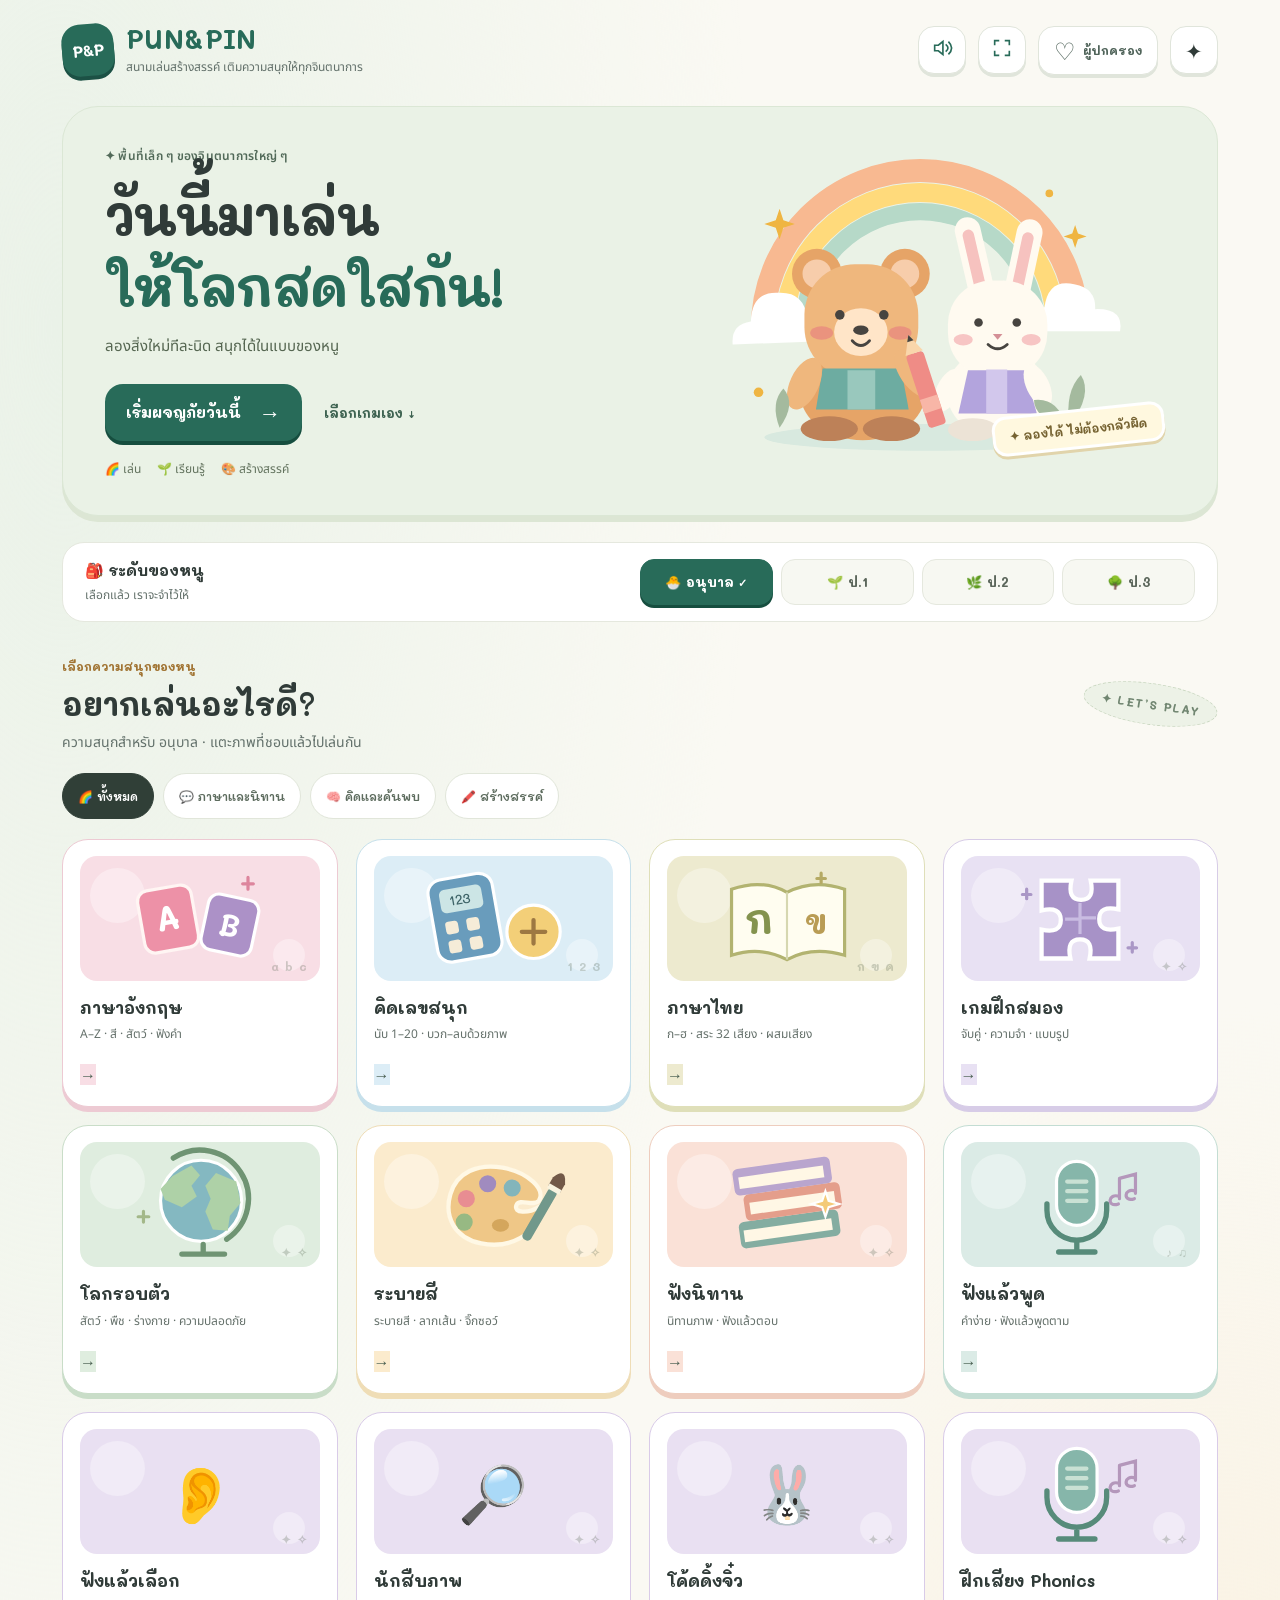
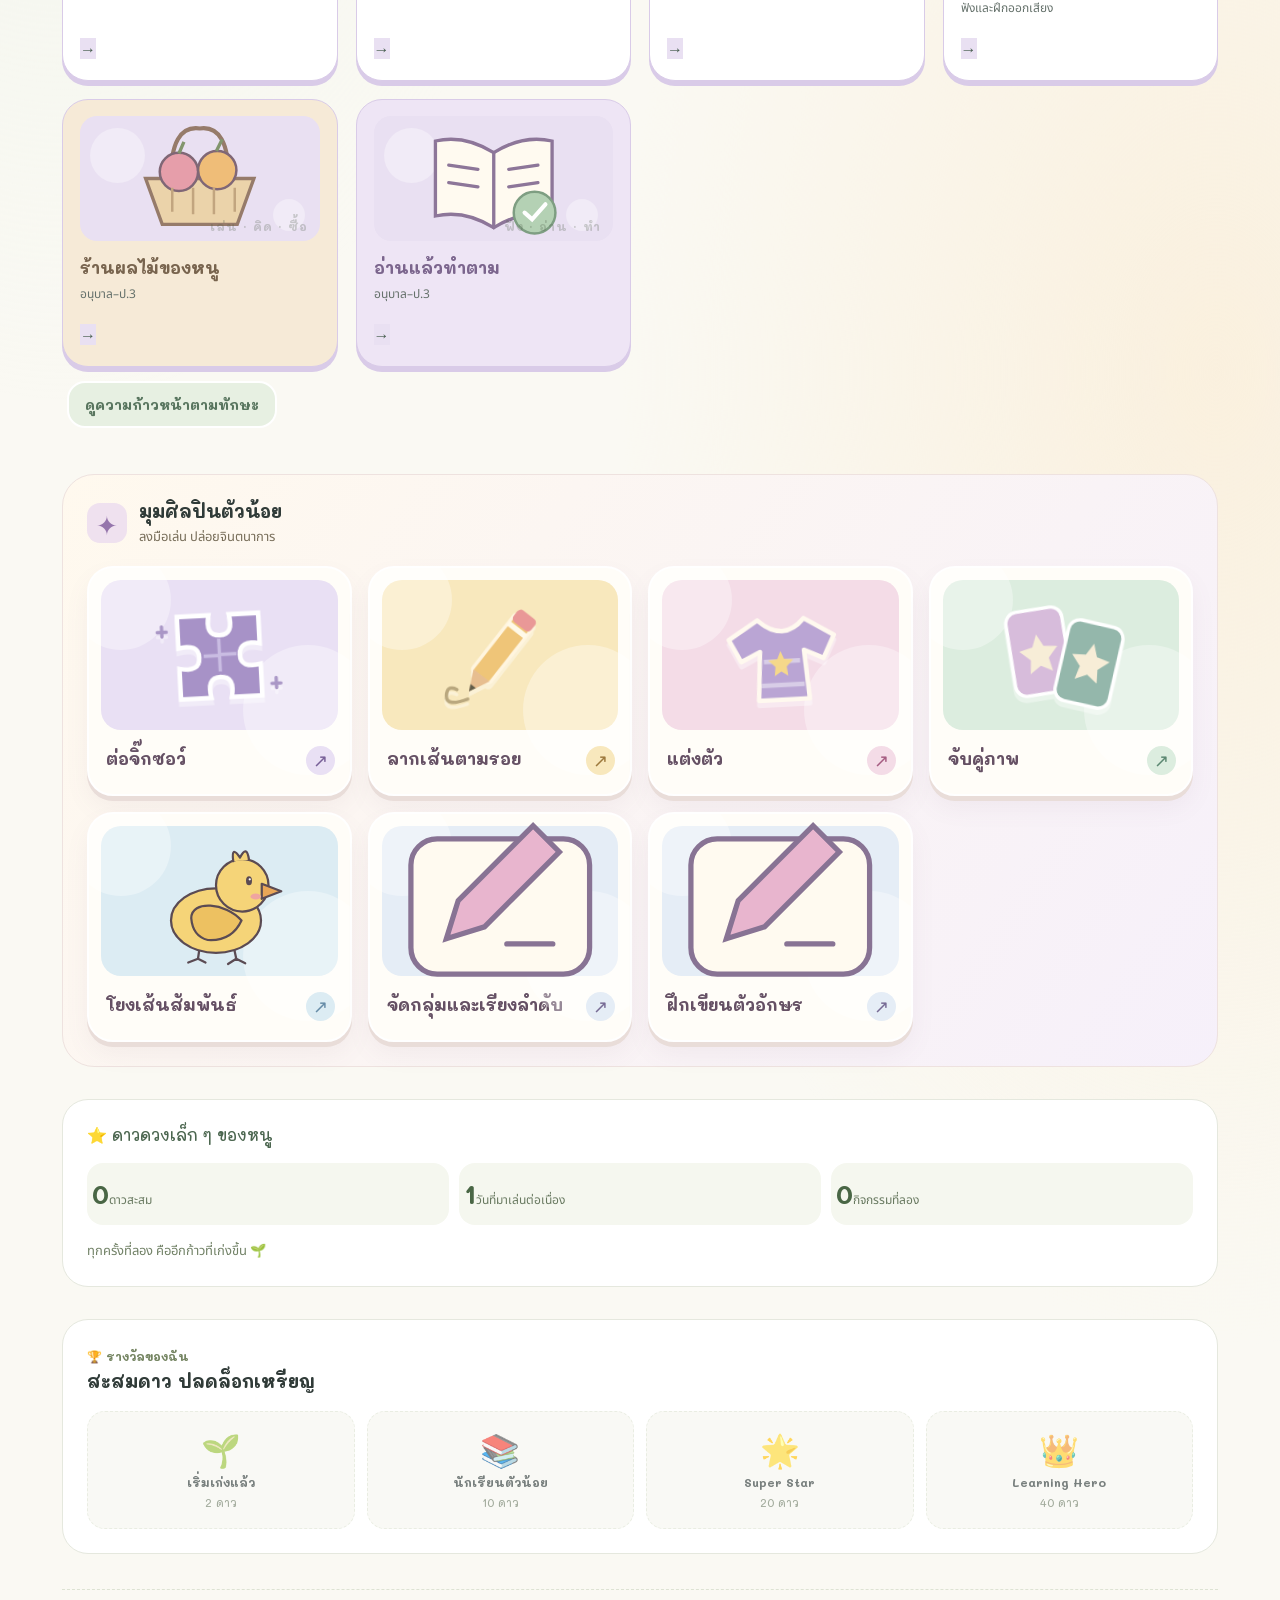
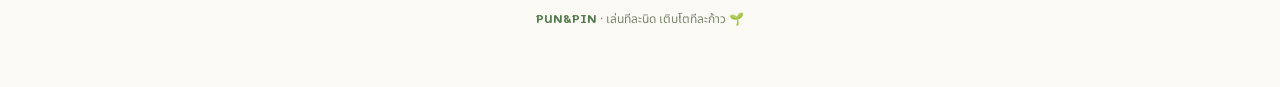
==== index.html @ 06520dac "Read math hint from visible question and remove duplicate script" ====
<!DOCTYPE html>
<html lang="th">
<head>
<script src="thai-voice.js?v=20261009"></script>
<meta charset="UTF-8">
<meta name="viewport" content="width=device-width, initial-scale=1.0, viewport-fit=cover">
<meta name="apple-mobile-web-app-capable" content="yes">
<meta name="theme-color" content="#286b59">
<meta name="description" content="PUN&amp;PIN สนามเล่นสร้างสรรค์สำหรับเด็ก สนุกกับระบายสี จิ๊กซอว์ และเกมต่อภาพ">
<title>PUN&amp;PIN | สนามเล่นสร้างสรรค์</title>


<style>
  :root{
    --ink:#3D3562;
    --card:#FFFFFF;
    --pink:#FF6FA5; --sun:#FFC93C; --sky:#4FC3F7; --grape:#9C6FF3; --mint:#5BE0B3;
    --shadow-soft:0 22px 55px -18px rgba(91,68,170,.28);
    --shadow-press:0 6px 0 rgba(61,53,98,.14);
    --r-lg:32px; --r-md:22px;
  }
  *{box-sizing:border-box;-webkit-tap-highlight-color:transparent;user-select:none;-webkit-user-select:none}
  html,body{margin:0}
  body{
    font-family:'Mali',sans-serif;color:var(--ink);min-height:100vh;
    background:
      radial-gradient(600px 400px at 8% 0%, rgba(255,190,225,.45), transparent 70%),
      radial-gradient(700px 500px at 100% 12%, rgba(180,225,255,.5), transparent 70%),
      radial-gradient(600px 500px at 90% 95%, rgba(190,255,225,.45), transparent 70%),
      radial-gradient(500px 400px at 0% 100%, rgba(225,205,255,.5), transparent 70%),
      linear-gradient(150deg,#FDF7FF,#F2F8FF 55%,#F4FFF9);
    background-attachment:fixed;
  }
  button{font:inherit}
  button:focus-visible,.card:focus-visible{outline:4px solid rgba(79,195,247,.55);outline-offset:4px}
  .wrap{max-width:1180px;margin:0 auto;padding:22px clamp(16px,3vw,36px) 60px;position:relative;z-index:1}

  /* ================= app bar ================= */
  .appbar{display:flex;align-items:center;gap:15px;margin-bottom:28px;background:rgba(255,255,255,.58);border:1px solid rgba(255,255,255,.9);padding:12px 14px;border-radius:28px;box-shadow:0 14px 34px -22px rgba(61,53,98,.45);backdrop-filter:blur(14px)}
  .logo{
    width:64px;height:64px;border-radius:21px;display:grid;place-items:center;font-size:1.05rem;font-weight:700;color:#fff;letter-spacing:-2px;
    background:linear-gradient(140deg,#FF73A9,#8A5CF6 62%,#48C8EF);
    box-shadow:0 12px 24px -8px rgba(156,111,243,.45);
    transform:rotate(-6deg);
  }
  .appbar h1{margin:0;font-size:clamp(1.7rem,3.4vw,2.4rem);font-weight:700;line-height:1.1}
  .appbar h1 span{background:linear-gradient(90deg,#FF6FA5,#9C6FF3 55%,#4FC3F7);
    -webkit-background-clip:text;background-clip:text;color:transparent}
  .appbar p{margin:2px 0 0;font-family:'Noto Sans Thai',sans-serif;font-size:.95rem;opacity:.65}

  /* ================= home ================= */
  #home{display:block}
  .hero{position:relative;overflow:hidden;min-height:300px;display:grid;grid-template-columns:1.2fr .8fr;align-items:center;gap:20px;padding:clamp(28px,5vw,58px);border-radius:42px;background:linear-gradient(125deg,#8256EE 0%,#AF6FF3 48%,#FF79AD 100%);color:#fff;box-shadow:0 28px 70px -24px rgba(117,77,211,.52)}
  .hero::before,.hero::after{content:"";position:absolute;border-radius:50%;background:rgba(255,255,255,.13)}
  .hero::before{width:240px;height:240px;right:-60px;top:-105px}.hero::after{width:150px;height:150px;left:48%;bottom:-100px}
  .heroCopy{position:relative;z-index:2}.eyebrow{display:inline-flex;align-items:center;gap:8px;padding:7px 13px;border-radius:999px;background:rgba(255,255,255,.18);font-size:.88rem;font-weight:600}
  .hero h2{font-size:clamp(2rem,5vw,4rem);line-height:1.15;margin:15px 0 10px;letter-spacing:-1px}.hero p{font-family:'Noto Sans Thai',sans-serif;font-size:clamp(1rem,2vw,1.18rem);line-height:1.75;margin:0;max-width:550px;color:rgba(255,255,255,.88)}
  .heroArt{position:relative;z-index:2;display:grid;place-items:center;min-height:210px}
  .artBubble{width:min(250px,100%);aspect-ratio:1;border-radius:46% 54% 56% 44% / 45% 42% 58% 55%;background:rgba(255,255,255,.94);display:grid;place-items:center;font-size:7rem;box-shadow:0 25px 50px -20px rgba(61,53,98,.45);animation:floaty 4s ease-in-out infinite}
  .miniStar{position:absolute;font-size:2rem;filter:drop-shadow(0 6px 8px rgba(61,53,98,.2));animation:twinkle 2.5s ease-in-out infinite}.miniStar.s1{left:6%;top:13%}.miniStar.s2{right:4%;bottom:10%;animation-delay:.7s}.miniStar.s3{left:15%;bottom:5%;font-size:1.35rem;animation-delay:1.2s}
  @keyframes floaty{50%{transform:translateY(-10px) rotate(2deg)}}@keyframes twinkle{50%{transform:scale(1.25) rotate(12deg)}}
  .sectionHead{display:flex;align-items:end;justify-content:space-between;gap:20px;margin:34px 4px 18px}.sectionHead h2{margin:0;font-size:clamp(1.45rem,3vw,2rem)}.sectionHead p{margin:4px 0 0;font-family:'Noto Sans Thai',sans-serif;opacity:.62}.tinyPill{white-space:nowrap;padding:7px 13px;background:#fff;border-radius:999px;font-size:.82rem;box-shadow:0 8px 20px -12px rgba(61,53,98,.4)}
  .activityGrid{display:grid;grid-template-columns:repeat(3,1fr);gap:20px}
  .activity{position:relative;min-height:285px;border:0;border-radius:34px;padding:24px;text-align:left;color:var(--ink);overflow:hidden;box-shadow:var(--shadow-soft);transition:transform .25s cubic-bezier(.34,1.56,.64,1),box-shadow .25s}
  .activity:not(.locked){cursor:pointer;background:linear-gradient(145deg,#FFF,#FFF1F7)}.activity:nth-child(2){background:linear-gradient(145deg,#FFF,#F0ECFF)}.activity:nth-child(3){background:linear-gradient(145deg,#FFF,#EAFBFF)}.activity.locked{background:linear-gradient(145deg,#FFF,#EEF8FF)}
  .activity:not(.locked):hover{transform:translateY(-9px) rotate(-.5deg);box-shadow:0 30px 62px -22px rgba(91,68,170,.42)}.activity:not(.locked):active{transform:scale(.97)}
  .activityIcon{height:142px;border-radius:25px;display:grid;place-items:center;font-size:5rem;background:linear-gradient(145deg,#FFD6E7,#FFF0C9);margin-bottom:18px}.activity:nth-child(2) .activityIcon{background:linear-gradient(145deg,#E5DCFF,#CDEEFF)}.activity:nth-child(3) .activityIcon{background:linear-gradient(145deg,#CFF8EE,#FFF0B7)}
  .activity h3{font-size:1.35rem;margin:0 0 5px}.activity p{font-family:'Noto Sans Thai',sans-serif;margin:0;opacity:.62}.go{position:absolute;right:22px;bottom:20px;width:42px;height:42px;border-radius:50%;display:grid;place-items:center;color:#fff;background:linear-gradient(135deg,#FF6FA5,#9C6FF3);font-size:1.2rem}.soon{position:absolute;top:14px;right:14px;background:#fff;color:#8B6ADB;padding:6px 11px;border-radius:999px;font-size:.75rem;box-shadow:0 7px 16px -10px #3D3562}.locked{cursor:default;opacity:.72}

  /* ================= collection ================= */
  #collection{display:none}.collectionTop{display:flex;align-items:center;gap:14px;margin:0 2px 14px}.collectionTop h2{margin:0;font-size:clamp(1.5rem,3vw,2rem)}.collectionTop p{margin:2px 0 0;font-family:'Noto Sans Thai',sans-serif;opacity:.58}.roundBack{width:52px;height:52px;border:0;border-radius:18px;background:#fff;color:var(--ink);cursor:pointer;font-size:1.35rem;box-shadow:var(--shadow-press)}.roundBack:active{transform:translateY(4px);box-shadow:none}

  /* ================= math game ================= */
  #mathGame{display:none}.mathShell{max-width:850px;margin:0 auto}.mathPanel{background:rgba(255,255,255,.82);border:1px solid #fff;border-radius:38px;padding:clamp(18px,4vw,36px);box-shadow:var(--shadow-soft);backdrop-filter:blur(12px)}
  .mathBar{display:flex;align-items:center;gap:14px;margin-bottom:20px}.mathBar h2{margin:0;font-size:clamp(1.5rem,3vw,2rem)}.mathBar p{margin:2px 0 0;font-family:'Noto Sans Thai',sans-serif;opacity:.58}.scoreBox{margin-left:auto;background:linear-gradient(135deg,#FFF1B8,#FFE0F0);padding:10px 16px;border-radius:18px;font-weight:700;white-space:nowrap}
  .levelTabs{display:grid;grid-template-columns:repeat(4,1fr);gap:10px;margin:0 0 18px}.levelBtn{border:0;border-radius:18px;background:#F2EEFC;color:var(--ink);padding:13px 10px;cursor:pointer;font-weight:700;box-shadow:0 5px 0 rgba(61,53,98,.08);transition:.18s}.levelBtn.on{color:#fff;background:linear-gradient(135deg,#8A5CF6,#FF6FA5);transform:translateY(-2px)}
  .questionCard{position:relative;overflow:hidden;text-align:center;border-radius:30px;padding:clamp(24px,5vw,44px) 18px;background:linear-gradient(145deg,#F3ECFF,#FFF3C9 55%,#E4FAFF);min-height:245px}.questionNo{display:inline-block;padding:6px 12px;border-radius:999px;background:#fff;font-size:.82rem;box-shadow:0 6px 16px -10px #3D3562}.mathVisual{min-height:72px;display:flex;align-items:center;justify-content:center;gap:7px;flex-wrap:wrap;font-size:clamp(2rem,6vw,3.6rem);margin:15px auto 4px}.mathQuestion{font-size:clamp(2rem,6vw,3.8rem);font-weight:700;line-height:1.25;margin:8px 0}.mathHint{font-family:'Noto Sans Thai',sans-serif;opacity:.58;margin:0}.speakBtn{margin-top:12px;border:0;border-radius:999px;padding:9px 18px;background:#fff;color:var(--ink);font-family:'Mali',sans-serif;font-weight:700;font-size:.92rem;cursor:pointer;box-shadow:0 6px 16px -10px #3D3562}.speakBtn:active{transform:translateY(3px);box-shadow:none}
  .answers{display:grid;grid-template-columns:repeat(3,1fr);gap:14px;margin-top:18px}.answerBtn{min-height:82px;border:0;border-radius:24px;background:#fff;color:var(--ink);font-size:clamp(1.7rem,4vw,2.4rem);font-weight:700;cursor:pointer;box-shadow:0 7px 0 rgba(61,53,98,.11);transition:transform .15s}.answerBtn:hover{transform:translateY(-3px)}.answerBtn:active{transform:translateY(5px);box-shadow:0 2px 0 rgba(61,53,98,.11)}.answerBtn.correct{background:#5BE0B3;color:#174C3C;animation:cheerIn .35s}.answerBtn.wrong{background:#FFB4C8;animation:shake .3s}.answerBtn:disabled{cursor:default}
  .mathFeedback{height:34px;margin-top:13px;text-align:center;font-size:1.15rem;font-weight:700}.mathFeedback.good{color:#15966C}.mathFeedback.try{color:#E2527F}@keyframes shake{25%{transform:translateX(-7px)}75%{transform:translateX(7px)}}

  /* ================= jigsaw ================= */
  #jigsawGame{display:none}.jigsawShell{max-width:980px;margin:0 auto}.jigsawPanel{background:rgba(255,255,255,.82);border:1px solid #fff;border-radius:38px;padding:clamp(16px,3vw,30px);box-shadow:var(--shadow-soft);backdrop-filter:blur(12px)}
  #dressGame{display:none}
  .dressLayout{display:grid;grid-template-columns:340px 1fr;gap:22px;align-items:start}
  .dressStage{background:linear-gradient(160deg,#FFF3FA,#F1F6FF);border-radius:34px;box-shadow:var(--shadow-soft);padding:14px;aspect-ratio:4/5;max-width:340px}
  .dressStage svg{width:100%;height:100%;display:block}
  .dressPicker{background:rgba(255,255,255,.82);border:1px solid #fff;border-radius:32px;padding:clamp(14px,2.5vw,24px);box-shadow:var(--shadow-soft);backdrop-filter:blur(10px)}
  .dressOptions{display:flex;gap:12px;overflow-x:auto;padding:8px 4px 6px;scrollbar-width:thin}
  .dressSwatch{flex:0 0 auto;display:flex;flex-direction:column;align-items:center;gap:6px;border:0;background:none;cursor:pointer;padding:6px;border-radius:18px;font-family:'Mali',sans-serif;color:var(--ink)}
  .dressSwatch .sw{width:58px;height:58px;border-radius:50%;background:var(--c,#eee);box-shadow:0 6px 14px -8px rgba(61,53,98,.4);border:3px solid #fff;display:block;transition:transform .18s cubic-bezier(.34,1.56,.64,1)}
  .dressSwatch.on .sw{transform:scale(1.12);box-shadow:0 0 0 3px #fff,0 0 0 6px var(--grape)}
  .dressSwatch small{font-size:.82rem;font-weight:600;max-width:72px;text-align:center;line-height:1.2}
  .dressActions{display:flex;justify-content:center;gap:18px;margin-top:20px}
  @media(max-width:760px){.dressLayout{grid-template-columns:1fr}.dressStage{max-width:280px;margin:0 auto}}
  #thaiGame{display:none}
  .thaiGrid{display:grid;grid-template-columns:repeat(auto-fill,minmax(96px,1fr));gap:14px;margin-top:8px}
  .thaiTile{
    border:0;border-radius:22px;background:rgba(255,255,255,.85);cursor:pointer;
    padding:14px 6px 10px;box-shadow:0 8px 20px -12px rgba(61,53,98,.35);
    display:flex;flex-direction:column;align-items:center;gap:2px;
    transition:transform .18s cubic-bezier(.34,1.56,.64,1);
  }
  .thaiTile .letter{font-size:2.1rem;font-weight:700;color:var(--grape)}
  .thaiTile .emoji{font-size:1.5rem}
  .thaiTile .word{font-family:'Noto Sans Thai',sans-serif;font-size:.78rem;opacity:.65}
  .thaiTile:active,.thaiTile.playing{transform:scale(1.15) rotate(-3deg);box-shadow:0 0 0 4px #fff,0 0 0 7px var(--grape)}
  @media(max-width:760px){.thaiGrid{grid-template-columns:repeat(auto-fill,minmax(78px,1fr));gap:10px}.thaiTile .letter{font-size:1.7rem}}
  #memoryGame{display:none}
  #memPlay{display:none}
  .memGrid{display:grid;grid-template-columns:repeat(var(--mem-cols,4),1fr);gap:12px;margin-top:10px}
  .memCard{aspect-ratio:1;perspective:800px;cursor:pointer;background:none;border:0;padding:0}
  .memCard .inner{position:relative;width:100%;height:100%;transition:transform .5s cubic-bezier(.34,1.2,.64,1);transform-style:preserve-3d}
  .memCard.flipped .inner{transform:rotateY(180deg)}
  .memCard.matched{cursor:default}
  .memCard.matched .inner{opacity:.4}
  .memFace{position:absolute;inset:0;backface-visibility:hidden;border-radius:16px;display:flex;align-items:center;justify-content:center;box-shadow:0 8px 18px -12px rgba(61,53,98,.45)}
  .memBack{background:linear-gradient(135deg,#FF8FB8,#A17BF5);color:#fff;font-size:1.8rem}
  .memFront{background:#fff;transform:rotateY(180deg);padding:8%}
  .memFront svg{width:100%;height:100%}
  @media(max-width:760px){.memGrid{grid-template-columns:repeat(var(--mem-cols-sm,3),1fr);gap:8px}}
  .jigsawControls{display:flex;align-items:center;gap:12px;flex-wrap:wrap;margin-bottom:16px}.jigsawControls strong{margin-right:auto;font-size:1.15rem}.roundBack.small{width:40px;height:40px;font-size:1.05rem;border-radius:13px}.difficulty{display:flex;gap:8px}.difficultyBtn{border:0;border-radius:15px;padding:10px 14px;background:#EEE9FA;color:var(--ink);cursor:pointer;font-weight:700}.difficultyBtn.on{background:linear-gradient(135deg,#8A5CF6,#FF6FA5);color:#fff}
  .animalPicker{display:flex;gap:10px;overflow-x:auto;padding:4px 4px 14px;scrollbar-width:thin;scrollbar-color:#CDBBF8 transparent}.animalChoice{flex:0 0 104px;border:0;border-radius:20px;background:#fff;padding:8px;cursor:pointer;color:var(--ink);box-shadow:0 7px 18px -12px #3D3562}.animalChoice svg{width:72px;height:72px;display:block;margin:auto}.animalChoice span{display:block;font-size:.76rem;font-weight:700;white-space:nowrap;overflow:hidden;text-overflow:ellipsis}.animalChoice.on{box-shadow:0 0 0 4px #fff,0 0 0 7px #9C6FF3;background:#F4F0FF}
  .puzzleArea{display:grid;grid-template-columns:minmax(0,1fr) 260px;gap:18px;align-items:start}.puzzleBoard{--puzzle-size:2;display:grid;grid-template-columns:repeat(var(--puzzle-size),1fr);gap:2px;width:min(100%,600px);aspect-ratio:1;margin:auto;padding:5px;border-radius:22px;background:linear-gradient(145deg,#DDD3F6,#CDEEFF);box-shadow:0 20px 40px -22px #3D3562}.puzzleSlot{border:1px dashed rgba(61,53,98,.32);border-radius:5px;background-color:rgba(255,255,255,.42);background-repeat:no-repeat;opacity:.28;filter:grayscale(1);transition:background .2s,transform .2s,opacity .2s,filter .2s}.puzzleSlot.dropReady{transform:scale(.98);background-color:#FFF4B8;border-color:#FFB52E;opacity:.7}.puzzleSlot.filled{border-style:solid;border-color:rgba(255,255,255,.8);box-shadow:inset 0 0 0 1px rgba(61,53,98,.08);opacity:1;filter:none}
  .puzzleSide{background:#fff;border-radius:25px;padding:12px;box-shadow:0 12px 30px -20px #3D3562;text-align:center}.trayTitle{font-weight:700;margin-bottom:8px}.puzzleTray{--puzzle-size:2;display:grid;grid-template-columns:repeat(2,1fr);gap:6px;min-height:180px;padding:6px;border-radius:16px;background:#F8F6FD}.puzzlePiece{aspect-ratio:1;border:0;border-radius:7px;background-repeat:no-repeat;cursor:grab;touch-action:none;box-shadow:0 5px 10px -7px #3D3562,0 0 0 1px #fff;transition:transform .15s}.puzzlePiece:active{cursor:grabbing}.puzzlePiece.chosen{box-shadow:0 0 0 4px #FFD43B;transform:scale(.95)}.puzzleGhost{position:fixed;z-index:9999;pointer-events:none;border-radius:7px;box-shadow:0 18px 35px rgba(61,53,98,.35);opacity:.9}.puzzleMoves{font-size:1rem;font-weight:700;margin:12px 0 4px}.puzzleHelp{font-family:'Noto Sans Thai',sans-serif;font-size:.84rem;line-height:1.5;opacity:.62}.puzzleFeedback{min-height:52px;font-size:1.05rem;font-weight:700;color:#15966C;margin-top:8px}

  /* ================= category chips ================= */
  .cats{display:flex;gap:12px;overflow-x:auto;padding:6px 2px 16px;scrollbar-width:none}
  .cats::-webkit-scrollbar{display:none}
  .chip{
    flex:0 0 auto;display:flex;align-items:center;gap:10px;cursor:pointer;
    font-family:'Mali',sans-serif;font-weight:600;font-size:1.1rem;color:var(--ink);
    background:rgba(255,255,255,.75);backdrop-filter:blur(8px);
    border:none;border-radius:999px;padding:8px 22px 8px 8px;
    box-shadow:0 8px 20px -8px rgba(120,100,200,.25);
    transition:transform .2s cubic-bezier(.34,1.56,.64,1), background .2s;
  }
  .chip .ic{width:44px;height:44px;border-radius:50%;display:grid;place-items:center;font-size:1.4rem;background:var(--tint,#FFE3F0)}
  .chip.on{background:linear-gradient(120deg,#FF8FB8,#A17BF5);color:#fff;transform:scale(1.06)}
  .chip:active{transform:scale(.95)}

  /* ================= gallery ================= */
  .grid{display:grid;grid-template-columns:repeat(auto-fill,minmax(210px,1fr));gap:22px}
  .card{
    background:var(--card);border-radius:var(--r-lg);padding:18px 18px 14px;cursor:pointer;
    box-shadow:var(--shadow-soft);text-align:center;position:relative;
    transition:transform .25s cubic-bezier(.34,1.56,.64,1);
  }
  .card:hover{transform:translateY(-8px) rotate(-1deg)}
  .card:active{transform:scale(.96)}
  .card svg{width:100%;height:auto;pointer-events:none}
  .card .nm{font-weight:600;font-size:1.2rem;margin-top:6px}
  .card .bar{height:10px;border-radius:99px;background:#F0ECFA;margin-top:8px;overflow:hidden}
  .card .bar i{display:block;height:100%;width:0;border-radius:99px;
    background:linear-gradient(90deg,#FFC93C,#FF6FA5,#9C6FF3);transition:width .4s}
  .card .badge{position:absolute;top:10px;right:12px;font-size:1.5rem;filter:drop-shadow(0 3px 4px rgba(0,0,0,.15))}

  /* ================= studio ================= */
  #studio{display:none}
  .topbar{display:flex;align-items:center;gap:14px;flex-wrap:wrap;margin-bottom:18px}
  .picname{font-weight:700;font-size:clamp(1.4rem,2.6vw,1.9rem);margin-right:auto}
  .count{font-family:'Noto Sans Thai',sans-serif;font-size:.9rem;background:rgba(255,255,255,.8);
    padding:6px 14px;border-radius:99px;box-shadow:0 6px 16px -8px rgba(120,100,200,.3)}

  .tool{
    display:flex;flex-direction:column;align-items:center;gap:4px;cursor:pointer;border:none;
    background:none;font-family:'Mali',sans-serif;color:var(--ink);
  }
  .tool .b{
    width:60px;height:60px;border-radius:20px;display:grid;place-items:center;font-size:1.6rem;
    background:var(--card);box-shadow:var(--shadow-press);
    transition:transform .12s, box-shadow .12s;
  }
  .tool:active .b{transform:translateY(5px);box-shadow:0 1px 0 rgba(61,53,98,.14)}
  .tool small{font-size:.85rem;font-weight:600}
  .tool.back .b{background:#EDE7FF} .tool.undo .b{background:#DFF9EF}
  .tool.clear .b{background:#FFE3EC} .tool.save .b{background:#FFF2C9}

  .studioGrid{display:grid;grid-template-columns:1fr 168px;gap:24px;align-items:start}
  .board{
    position:relative;background:var(--card);border-radius:var(--r-lg);
    box-shadow:var(--shadow-soft);padding:clamp(10px,2vw,22px);
  }
  .board svg{width:100%;height:auto;display:block;touch-action:manipulation;max-height:74vh;margin:0 auto}
  .board svg .r{cursor:pointer;transition:fill .12s}
  @media(hover:hover){.board svg .r:hover{filter:brightness(.93)}}

  /* ================= crayon rack ================= */
  .rack{
    position:sticky;top:16px;background:rgba(255,255,255,.72);backdrop-filter:blur(10px);
    border-radius:var(--r-lg);box-shadow:var(--shadow-soft);padding:14px 10px 12px;max-height:calc(100vh - 32px);overflow:hidden;
  }
  .rack h3{margin:0 0 4px;text-align:center;font-size:1rem;font-weight:600}
  .rackGrid{display:grid;grid-template-columns:repeat(2,1fr);gap:14px 8px;justify-items:center;padding:12px 7px 16px;max-height:310px;overflow-y:auto;overscroll-behavior:contain;scrollbar-width:thin;scrollbar-color:#CDBBF8 transparent}
  .rackGrid::-webkit-scrollbar{width:7px}.rackGrid::-webkit-scrollbar-thumb{background:#CDBBF8;border-radius:99px}
  .crayon{
    width:40px;height:66px;border-radius:6px 6px 10px 10px;background:var(--preview,var(--c));
    position:relative;cursor:pointer;margin-top:14px;
    box-shadow:inset -5px 0 0 rgba(0,0,0,.12), 0 5px 10px -4px rgba(61,53,98,.35);
    transition:transform .18s cubic-bezier(.34,1.56,.64,1);
  }
  .crayon::before{content:"";position:absolute;left:0;top:-15px;width:40px;height:16px;
    background:var(--tip,var(--c));clip-path:polygon(50% 0,100% 100%,0 100%);filter:brightness(1.08)}
  .crayon .band{position:absolute;left:0;right:0;top:16px;height:15px;background:rgba(255,255,255,.5)}
  .crayon.on{transform:translateY(-8px) scale(1.16);
    box-shadow:inset -5px 0 0 rgba(0,0,0,.12), 0 12px 18px -6px rgba(61,53,98,.4),0 0 0 4px #fff,0 0 0 7px var(--tip,var(--c))}
  .crayon.pattern .band{background:rgba(255,255,255,.72);box-shadow:0 1px 0 rgba(61,53,98,.08)}
  .paletteGroup{grid-column:1/-1;width:100%;padding:5px 6px 0;font-size:.78rem;font-weight:700;color:#756A98;text-align:left}
  .eraser{
    width:52px;height:66px;margin-top:14px;border-radius:14px;cursor:pointer;font-size:1.6rem;
    display:grid;place-items:center;
    background:repeating-linear-gradient(45deg,#fff 0 9px,#EFEAF9 9px 18px);
    box-shadow:0 5px 10px -4px rgba(61,53,98,.35);
    transition:transform .18s cubic-bezier(.34,1.56,.64,1);
  }
  .eraser.on{transform:translateY(-8px) scale(1.12);box-shadow:0 12px 18px -6px rgba(61,53,98,.4),0 0 0 4px #fff,0 0 0 7px var(--grape)}

  /* ================= effects ================= */
  .pop{position:absolute;font-size:1.6rem;pointer-events:none;animation:pop .75s ease-out forwards}
  @keyframes pop{0%{transform:translate(-50%,-50%) scale(.4);opacity:1}
    100%{transform:translate(-50%,-160%) scale(1.5) rotate(20deg);opacity:0}}
  .cheer{
    position:absolute;inset:0;display:grid;place-items:center;border-radius:var(--r-lg);
    background:rgba(255,255,255,.55);backdrop-filter:blur(3px);pointer-events:none;
    animation:cheerIn .5s cubic-bezier(.34,1.56,.64,1);
  }
  @keyframes cheerIn{from{opacity:0;transform:scale(.6)}to{opacity:1;transform:scale(1)}}
  .cheer .msg{background:linear-gradient(120deg,#FF8FB8,#A17BF5);color:#fff;font-weight:700;
    font-size:clamp(1.6rem,4vw,2.4rem);padding:18px 44px;border-radius:99px;
    box-shadow:0 20px 40px -10px rgba(156,111,243,.55)}

  /* ================= success popup ================= */
  .successPopup[hidden]{display:none}.successPopup{position:fixed;inset:0;z-index:10000;display:grid;place-items:center;padding:20px;background:rgba(53,40,94,.42);backdrop-filter:blur(7px);animation:fadePopup .25s ease-out}.successBox{position:relative;width:min(440px,100%);overflow:hidden;text-align:center;border:5px solid #fff;border-radius:42px;padding:34px 28px 28px;background:linear-gradient(145deg,#FFF9C9,#FFE3F0 48%,#E3F4FF);box-shadow:0 35px 80px -20px rgba(49,34,94,.6);animation:bouncePopup .55s cubic-bezier(.34,1.56,.64,1)}
  .successBox::before,.successBox::after{content:"";position:absolute;border-radius:50%;background:rgba(255,255,255,.55)}.successBox::before{width:150px;height:150px;left:-70px;top:-70px}.successBox::after{width:110px;height:110px;right:-45px;bottom:-45px}.successStars{position:absolute;inset:0;pointer-events:none}.successStars span{position:absolute;font-size:1.8rem;animation:twinkle 1.4s ease-in-out infinite}.successStars span:nth-child(1){left:9%;top:12%}.successStars span:nth-child(2){right:10%;top:18%;animation-delay:.35s}.successStars span:nth-child(3){left:15%;bottom:18%;animation-delay:.7s}.successStars span:nth-child(4){right:15%;bottom:20%;animation-delay:1s}.successEmoji{position:relative;font-size:6rem;line-height:1;margin-bottom:10px;animation:happyBounce 1.2s ease-in-out infinite}.successBox h2{position:relative;font-size:clamp(1.8rem,6vw,2.6rem);margin:0 0 7px;color:#6E4AD8}.successBox p{position:relative;font-family:'Noto Sans Thai',sans-serif;font-size:1.08rem;line-height:1.65;margin:0 auto 20px;max-width:330px;color:#625879}.successActions{position:relative;display:grid;grid-template-columns:1fr 1fr;gap:12px}.successBtn{min-width:0;border:0;border-radius:999px;padding:14px 18px;color:#fff;background:linear-gradient(135deg,#8A5CF6,#FF6FA5);font-size:1.05rem;font-weight:700;cursor:pointer;box-shadow:0 7px 0 #6842BE}.successBtn.secondary{color:#6548B8;background:#fff;box-shadow:0 7px 0 #D8CDF3}.successBtn:active{transform:translateY(5px);box-shadow:0 2px 0 #6842BE}.successBtn.secondary:active{box-shadow:0 2px 0 #D8CDF3}@keyframes fadePopup{from{opacity:0}}@keyframes bouncePopup{from{opacity:0;transform:scale(.5) rotate(-5deg)}to{opacity:1;transform:scale(1)}}@keyframes happyBounce{50%{transform:translateY(-9px) rotate(5deg)}}

  footer{font-family:'Noto Sans Thai',sans-serif;text-align:center;font-size:.8rem;opacity:.5;margin-top:44px}

  /* ================= fullscreen + tools ================= */
  html,body{overscroll-behavior:none}
  .fsbtn{
    margin-left:auto;width:56px;height:56px;border:none;border-radius:18px;cursor:pointer;
    font-size:1.4rem;color:var(--ink);background:rgba(255,255,255,.85);
    box-shadow:var(--shadow-press);transition:transform .12s;
  }
  .fsbtn:active{transform:translateY(4px);box-shadow:none}
  .fsbtn + .fsbtn{margin-left:8px}
  .rack h3{margin:10px 0 0;text-align:center;font-size:1rem;font-weight:600}
  .toolRow{display:flex;justify-content:center;gap:8px;flex-wrap:wrap;padding:10px 0 2px}
  .tbtn{
    display:flex;flex-direction:column;align-items:center;gap:2px;border:none;cursor:pointer;
    background:#fff;border-radius:16px;padding:8px 9px 6px;
    box-shadow:0 4px 10px -4px rgba(61,53,98,.35);
    font-family:'Mali',sans-serif;color:var(--ink);
    transition:transform .15s cubic-bezier(.34,1.56,.64,1);
  }
  .tbtn span{font-size:1.45rem;line-height:1}
  .tbtn small{font-size:.72rem;font-weight:600}
  .tbtn.on{transform:scale(1.08);background:#F3EDFF;box-shadow:0 0 0 3px #fff,0 0 0 6px var(--grape)}
  .sizeRow{display:flex;justify-content:center;gap:10px;padding:10px 0 2px}
  .sizeBtn{width:44px;height:44px;border:none;border-radius:50%;cursor:pointer;
    background:#fff;box-shadow:0 4px 10px -4px rgba(61,53,98,.35);display:grid;place-items:center;
    transition:transform .15s}
  .sizeBtn i{display:block;border-radius:50%;background:var(--ink)}
  .sizeBtn.s1 i{width:8px;height:8px}.sizeBtn.s2 i{width:16px;height:16px}.sizeBtn.s3 i{width:26px;height:26px}
  .sizeBtn.on{transform:scale(1.1);box-shadow:0 0 0 3px #fff,0 0 0 6px var(--grape)}
  .paintWrap{position:relative;aspect-ratio:1/1;max-height:74vh;max-width:74vh;margin:0 auto;touch-action:none}
  .paintWrap svg{position:absolute;inset:0;width:100%;height:100%;max-height:none}
  .paintWrap canvas{position:absolute;inset:0;width:100%;height:100%;pointer-events:none;border-radius:18px}
  .paintWrap svg.lineart{pointer-events:none}

  /* ================= responsive ================= */
  @media (max-width:840px){
    .hero{grid-template-columns:1fr;min-height:0}.heroArt{position:absolute;right:-25px;bottom:-55px;opacity:.27}.artBubble{width:240px}.heroCopy{max-width:75%}
    .activityGrid{grid-template-columns:repeat(2,1fr)}
    .studioGrid{grid-template-columns:1fr}
    .rack{position:sticky;bottom:10px;top:auto;order:2;max-height:none}
    .rackGrid{display:flex;overflow-x:auto;overflow-y:hidden;max-height:none;gap:14px;padding:18px 10px 8px;scrollbar-width:thin}
    .rackGrid::-webkit-scrollbar{display:none}
    .crayon{flex:0 0 auto}.eraser{flex:0 0 auto}
  }
  @media (max-width:520px){
    .wrap{padding-top:12px}.appbar{border-radius:22px;padding:9px 10px;margin-bottom:18px}.logo{width:50px;height:50px;border-radius:17px;font-size:.86rem}.appbar h1{font-size:1.45rem}.appbar p{display:none}.fsbtn{width:46px;height:46px;border-radius:15px}
    .hero{padding:28px 22px;border-radius:30px}.heroCopy{max-width:100%}.heroArt{display:none}.hero h2{font-size:2.15rem}.sectionHead{align-items:start;margin-top:28px}.tinyPill{display:none}
    .activityGrid{grid-template-columns:1fr;gap:15px}.activity{min-height:0;padding:16px;display:grid;grid-template-columns:104px 1fr;align-items:center;gap:15px;border-radius:25px}.activityIcon{height:100px;margin:0;font-size:3.5rem;border-radius:20px}.activity h3{font-size:1.18rem}.activity p{font-size:.9rem}.go{right:15px;bottom:13px;width:36px;height:36px}.soon{top:9px;right:9px}
    .mathPanel{border-radius:28px;padding:15px}.mathBar{align-items:flex-start}.scoreBox{padding:8px 11px;font-size:.86rem}.levelBtn{padding:11px 4px;font-size:.88rem}.questionCard{border-radius:23px}.answers{gap:9px}.answerBtn{min-height:68px;border-radius:19px}
    .jigsawPanel{border-radius:28px;padding:14px}.puzzleArea{grid-template-columns:1fr}.puzzleSide{text-align:center}.puzzleTray{grid-template-columns:repeat(3,1fr)}.animalChoice{flex-basis:88px}.animalChoice svg{width:60px;height:60px}
    .grid{grid-template-columns:repeat(2,1fr);gap:14px}
    .card{padding:12px 12px 10px}
    .tool .b{width:52px;height:52px;font-size:1.35rem}
  }
  @media (prefers-reduced-motion:reduce){*{animation:none!important;transition:none!important}}
</style>
<link rel="stylesheet" href="ui-polish.css?v=1">
<link rel="stylesheet" href="premium-ui.css">
<link rel="stylesheet" href="learning-plus.css">

<link rel="stylesheet" href="kids-cute-ui.css?v=20261009listen">
<link rel="stylesheet" href="paint-studio.css?v=20261007c">
<link rel="stylesheet" href="activity-viewport.css?v=20261007d">
</head>
<body>
<div class="wrap">

  <header class="appbar">
    <div class="logo" aria-hidden="true">P&amp;P</div>
    <div>
      <h1><span>PUN&amp;PIN</span></h1>
      <p id="appSubtitle">สนามเล่นสร้างสรรค์ เติมความสนุกให้ทุกจินตนาการ</p>
    </div>
    <button class="fsbtn" id="sndBtn" title="เปิด/ปิดเสียง">🔊</button>
    <button class="fsbtn" id="fsBtn" title="ขยายเต็มจอ">⛶</button>
  </header>

  <main>
    <section id="home">
      <div class="hero" hidden aria-hidden="true">
        <div class="heroCopy">
          <span class="eyebrow">✨ เล่น • เรียนรู้ • สร้างสรรค์</span>
          <h2>วันนี้อยาก<br>เล่นอะไรดี?</h2>
          <p>เลือกกิจกรรมโปรด แล้วปล่อยให้จินตนาการของหนูโลดแล่นได้เลย!</p>
        </div>
        <div class="heroArt" aria-hidden="true">
          <span class="miniStar s1">⭐</span><span class="miniStar s2">🌈</span><span class="miniStar s3">✨</span>
          <div class="artBubble">🎨</div>
        </div>
      </div>
      <div class="sectionHead">
        <div><h2>เลือกกิจกรรมสนุก</h2><p>มีเกมใหม่ ๆ รอหนูอยู่อีกเพียบ</p></div>
        <span class="tinyPill">🌟 9 กิจกรรมพร้อมเล่น</span>
      </div>
      <div class="activityGrid">
        <button class="activity" id="coloringCard">
          <div class="activityIcon">🖍️</div><div><h3>ระบายสี</h3><p>แต่งแต้มโลกให้สดใสในแบบของหนู</p></div><span class="go">→</span>
        </button>
        <button class="activity" id="mathCard">
          <div class="activityIcon">🔢</div><div><h3>คิดเลขแสนสนุก</h3><p>บวก–ลบ สำหรับอนุบาลถึง ป.3</p></div><span class="go">→</span>
        </button>
        <button class="activity" id="jigsawCard">
          <div class="activityIcon">🧩</div><div><h3>จิ๊กซอว์แสนสนุก</h3><p>เลือกหมวดโปรด แล้วต่อภาพให้สมบูรณ์</p></div><span class="go">→</span>
        </button>
        <button class="activity" id="dotsCard">
          <div class="activityIcon">✏️</div><div><h3>ลากเส้นตามรอยประ</h3><p>เลือกหมวดโปรด แล้วลากตามเส้นประให้ครบภาพ</p></div><span class="go">→</span>
        </button>
        <button class="activity" id="dressCard">
          <div class="activityIcon">👗</div><div><h3>แต่งตัวสุดสวย</h3><p>เลือกทรงผม ชุด และเครื่องประดับให้น้องหนู</p></div><span class="go">→</span>
        </button>
        <button class="activity" id="thaiCard">
          <div class="activityIcon">🔤</div><div><h3>ฝึกอ่าน ก-ฮ</h3><p>แตะตัวอักษรเพื่อฟังเสียงอ่านและคำศัพท์</p></div><span class="go">→</span>
        </button>
        <button class="activity" id="engCard">
          <div class="activityIcon">🔡</div><div><h3>ฝึกอ่าน A-Z</h3><p>แตะตัวอักษรภาษาอังกฤษเพื่อฟังเสียงอ่าน</p></div><span class="go">→</span>
        </button>
        <button class="activity" id="memoryCard">
          <div class="activityIcon">🧠</div><div><h3>เกมความจำ</h3><p>เลือกหมวด แล้วจับคู่ภาพให้ครบ ฝึกสมาธิและความจำ</p></div><span class="go">→</span>
        </button>
        <button class="activity" id="phonicsCard">
          <div class="activityIcon">🔠</div><div><h3>ฝึกออกเสียงโฟนิกส์</h3><p>หัดแจกลูกเสียงตัวอักษรอังกฤษทีละสัปดาห์ พร้อมคำอ่านไทย</p></div><span class="go">→</span>
        </button>
      </div>
    </section>

    <section id="mathGame">
      <div class="mathShell">
        <div class="mathBar">
          <button class="roundBack" id="mathHomeBtn" aria-label="กลับหน้าแรก">←</button>
          <div><h2>คิดเลขแสนสนุก</h2><p>เลือกระดับชั้น แล้วตอบคำถามให้ถูกต้อง</p></div>
          <div class="scoreBox">⭐ <span id="mathScore">0</span> คะแนน</div>
        </div>
        <div class="mathPanel">
          <div class="levelTabs" aria-label="เลือกระดับชั้น">
            <button class="levelBtn on" data-level="1">อนุบาล 1</button>
            <button class="levelBtn" data-level="2">อนุบาล 2</button>
            <button class="levelBtn" data-level="3">อนุบาล 3</button>
            <button class="levelBtn" data-level="4">ป.1</button>
          </div>
          <div class="questionCard">
            <span class="questionNo" id="questionNo">ข้อที่ 1</span>
            <div class="mathVisual" id="mathVisual"></div>
            <div class="mathQuestion" id="mathQuestion"></div>
            <p class="mathHint" id="mathHint"></p>
            <button class="speakBtn" id="mathSpeakBtn" aria-label="ฟังคำใบ้">🔊 ฟังคำใบ้</button>
          </div>
          <div class="answers" id="mathAnswers"></div>
          <div class="mathFeedback" id="mathFeedback" aria-live="polite"></div>
        </div>
      </div>
    </section>

    <section id="jigsawGame">
      <div class="jigsawShell">
        <div class="mathBar">
          <button class="roundBack" id="jigsawHomeBtn" aria-label="กลับหน้าแรก">←</button>
          <div><h2>จิ๊กซอว์แสนสนุก</h2><p id="jigsawSubHead">เลือกหมวดแล้วต่อภาพให้สมบูรณ์</p></div>
        </div>

        <div id="jigsawPicker">
          <nav class="cats" id="jigsawCats" aria-label="หมวดภาพจิ๊กซอว์"></nav>
          <section class="grid" id="jigsawGallery"></section>
        </div>

        <div id="jigsawPlay" style="display:none">
          <div class="jigsawPanel">
            <div class="jigsawControls">
              <button class="roundBack small" id="jigsawBackBtn" aria-label="กลับไปเลือกภาพ">←</button>
              <strong id="jigsawPicName">🧩</strong>
              <div class="difficulty" aria-label="เลือกระดับจิ๊กซอว์">
                <button class="difficultyBtn on" data-size="2">ง่าย 2×2</button>
                <button class="difficultyBtn" data-size="3">ท้าทาย 3×3</button>
              </div>
              <div class="scoreBox">🧩 <span id="puzzleMoveTop">0</span> ครั้ง</div>
            </div>
            <div class="puzzleArea">
              <div class="puzzleBoard" id="puzzleBoard"></div>
              <aside class="puzzleSide">
                <div class="trayTitle">🧩 ชิ้นจิ๊กซอว์</div>
                <div class="puzzleTray" id="puzzleTray"></div>
                <div class="puzzleHelp">ดูภาพร่างจาง ๆ บนกระดาน แล้วลากชิ้นที่ตรงกันไปวาง หรือแตะชิ้นแล้วแตะช่องก็ได้</div>
                <div class="puzzleFeedback" id="puzzleFeedback" aria-live="polite"></div>
              </aside>
            </div>
          </div>
        </div>
      </div>
    </section>

<section id="dotsGame">
      <div class="jigsawShell">
        <div class="mathBar">
          <button class="roundBack" id="dotsHomeBtn" aria-label="กลับหน้าแรก">←</button>
          <div><h2>ลากเส้นตามรอยประ</h2><p id="dotsSubHead">เลือกหมวดแล้วลากตามเส้นประให้ครบภาพ</p></div>
        </div>

        <div id="dotsPicker">
          <nav class="cats" id="dotsCats" aria-label="หมวดภาพลากเส้น"></nav>
          <section class="grid" id="dotsGallery"></section>
        </div>

        <div id="dotsPlay" style="display:none">
          <div class="topbar">
            <button class="tool back" id="dotsBackBtn"><span class="b">←</span><small>กลับ</small></button>
            <span class="picname" id="dotsPicName"></span>
            <button class="tool undo" id="dotsUndoBtn"><span class="b">↩️</span><small>ย้อน</small></button>
            <button class="tool clear" id="dotsClearBtn"><span class="b">🧽</span><small>ล้าง</small></button>
            <button class="tool save" id="dotsDoneBtn"><span class="b">🎉</span><small>เสร็จแล้ว</small></button>
          </div>
          <div class="studioGrid">
            <div class="board" id="dotsBoard"></div>
            <aside class="rack">
              <h3>✏️ เลือกสี</h3>
              <div class="toolRow">
                <button class="tbtn on" id="dotsPenBtn"><span>✏️</span><small>ปากกา</small></button>
                <button class="tbtn" id="dotsEraserBtn"><span>🧼</span><small>ยางลบ</small></button>
              </div>
              <div class="rackGrid" id="dotsPalette"></div>
            </aside>
          </div>
        </div>
      </div>
    </section>

    <section id="dressGame">
      <div class="jigsawShell">
        <div class="mathBar">
          <button class="roundBack" id="dressHomeBtn" aria-label="กลับหน้าแรก">←</button>
          <div><h2>แต่งตัวสุดสวย</h2><p>เลือกทรงผม ชุด และเครื่องประดับให้น้องหนู</p></div>
        </div>
        <div class="dressLayout">
          <div class="dressStage" id="dressStage"></div>
          <div class="dressPicker">
            <nav class="cats" id="dressCats" aria-label="หมวดของแต่งตัว"></nav>
            <div class="dressOptions" id="dressOptions"></div>
          </div>
        </div>
        <div class="dressActions">
          <button class="tool" id="dressRandomBtn"><span class="b">🎲</span><small>สุ่มชุด</small></button>
          <button class="tool" id="dressSaveBtn"><span class="b">💾</span><small>บันทึกรูป</small></button>
        </div>
      </div>
    </section>

    <section id="thaiGame">
      <div class="jigsawShell">
        <div class="mathBar">
          <button class="roundBack" id="thaiHomeBtn" aria-label="กลับหน้าแรก">←</button>
          <div><h2>ฝึกอ่าน ก-ฮ</h2><p>แตะตัวอักษรเพื่อฟังเสียงอ่านและคำศัพท์</p></div>
          <button class="tool" id="thaiPlayAllBtn"><span class="b">▶️</span><small>ท่องทั้งหมด</small></button>
        </div>
        <div class="thaiGrid" id="thaiGrid"></div>
      </div>
    </section>

    <section id="engGame">
      <div class="jigsawShell">
        <div class="mathBar">
          <button class="roundBack" id="engHomeBtn" aria-label="กลับหน้าแรก">←</button>
          <div><h2>ฝึกอ่าน A-Z</h2><p>แตะตัวอักษรภาษาอังกฤษเพื่อฟังเสียงอ่าน</p></div>
          <button class="tool" id="engPlayAllBtn"><span class="b">▶️</span><small>ท่องทั้งหมด</small></button>
        </div>
        <div class="thaiGrid" id="engGrid"></div>
      </div>
    </section>

    <section id="memoryGame">
      <div class="jigsawShell">
        <div class="mathBar">
          <button class="roundBack" id="memHomeBtn" aria-label="กลับหน้าแรก">←</button>
          <div><h2>เกมความจำ</h2><p id="memSubHead">เลือกหมวดและระดับความยาก แล้วเริ่มจับคู่ภาพ</p></div>
        </div>

        <div id="memPicker">
          <nav class="cats" id="memCats" aria-label="หมวดภาพเกมความจำ"></nav>
          <div class="jigsawControls">
            <strong>ระดับความยาก</strong>
            <div class="difficulty" aria-label="เลือกระดับเกมความจำ">
              <button class="difficultyBtn on" data-pairs="6">ง่าย 6 คู่</button>
              <button class="difficultyBtn" data-pairs="8">กลาง 8 คู่</button>
              <button class="difficultyBtn" data-pairs="12">ยาก 12 คู่</button>
            </div>
          </div>
          <div style="text-align:center;margin-top:20px">
            <button class="successBtn" id="memStartBtn">เริ่มเล่น 🧠</button>
          </div>
        </div>

        <div id="memPlay" style="display:none">
          <div class="jigsawPanel">
            <div class="jigsawControls">
              <button class="roundBack small" id="memBackBtn" aria-label="กลับไปเลือกหมวด">←</button>
              <strong id="memPairsLabel">🧠 0/0 คู่</strong>
              <div class="scoreBox">🔄 <span id="memMovesLabel">0</span> ครั้ง</div>
            </div>
            <div class="memGrid" id="memGrid"></div>
          </div>
        </div>
      </div>
    </section>

    <section id="phonicsGame">
      <div class="jigsawShell">
        <div class="mathBar">
          <button class="roundBack" id="phonicsHomeBtn" aria-label="กลับหน้าแรก">←</button>
          <div><h2>ฝึกออกเสียงโฟนิกส์</h2><p id="phonicsSubHead">เลือกสัปดาห์ แล้วแตะฟังเสียงอ่าน</p></div>
          <button class="tool" id="phonicsPlayAllBtn"><span class="b">▶️</span><small>ท่องทั้งหมด</small></button>
        </div>
        <nav class="cats" id="phonicsWeeks" aria-label="เลือกสัปดาห์"></nav>
        <div class="thaiGrid" id="phonicsGrid"></div>
      </div>
    </section>

    <section id="collection">
      <div class="collectionTop">
        <button class="roundBack" id="homeBtn" aria-label="กลับหน้าแรก">←</button>
        <div><h2>เลือกภาพระบายสี</h2><p>เลือกหมวด แล้วแตะภาพที่หนูชอบได้เลย</p></div>
      </div>
      <nav class="cats" id="cats" aria-label="หมวดภาพระบายสี"></nav>
      <section id="gallery" class="grid"></section>
    </section>

    <section id="studio">
      <div class="topbar">
        <button class="tool back" id="backBtn"><span class="b">🏠</span><small>กลับ</small></button>
        <span class="picname" id="picTitle"></span>
        <span class="count" id="countLbl"></span>
        <button class="tool undo" id="undoBtn"><span class="b">↩️</span><small>ย้อน</small></button>
        <button class="tool clear" id="clearBtn"><span class="b">🧽</span><small>ล้างภาพ</small></button>
        <button class="tool save" id="saveBtn"><span class="b">💾</span><small>บันทึก</small></button>
      </div>

      <div class="studioGrid">
        <div class="board" id="board"></div>
        <aside class="rack">
          <h3>🧰 เครื่องมือ</h3>
          <div class="toolRow">
            <button class="tbtn on" data-tool="bucket"><span>🪣</span><small>ถังสี</small></button>
            <button class="tbtn" data-tool="brush"><span>🖌️</span><small>พู่กัน</small></button>
            <button class="tbtn" data-tool="pencil"><span>✏️</span><small>ดินสอ</small></button>
            <button class="tbtn" data-tool="eraser"><span>🧼</span><small>ยางลบ</small></button>
          </div>
          <div class="sizes" id="brushSizes" style="display:none">
            <h3>ขนาดหัวพู่กัน</h3>
            <div class="sizeRow">
              <button class="sizeBtn s1" data-size="6"><i></i></button>
              <button class="sizeBtn s2 on" data-size="14"><i></i></button>
              <button class="sizeBtn s3" data-size="26"><i></i></button>
            </div>
          </div>
          <h3>🖍️ สีและลวดลาย</h3>
          <div class="rackGrid" id="palette"></div>
        </aside>
      </div>
    </section>
  </main>

  <footer>PUN&amp;PIN • พื้นที่เล็ก ๆ สำหรับจินตนาการที่ยิ่งใหญ่ 🌈</footer>
</div>

<div class="successPopup" id="successPopup" hidden role="dialog" aria-modal="true" aria-labelledby="successTitle">
  <div class="successBox">
    <div class="successStars" aria-hidden="true"><span>⭐</span><span>✨</span><span>🌟</span><span>💖</span></div>
    <div class="successEmoji" id="successEmoji">🎉</div>
    <h2 id="successTitle">เก่งมาก!</h2>
    <p id="successMessage">หนูทำสำเร็จแล้ว</p>
    <div class="successActions">
      <button class="successBtn secondary" id="successReplayBtn">↻ เล่นอีกครั้ง</button>
      <button class="successBtn" id="successNextBtn">ถัดไป →</button>
    </div>
  </div>
</div>

<div class="successPopup" id="askPopup" hidden role="dialog" aria-modal="true" aria-labelledby="askTitle">
  <div class="successBox">
    <div class="successEmoji" id="askEmoji">🤔</div>
    <h2 id="askTitle">แน่ใจนะ?</h2>
    <p id="askMessage"></p>
    <div class="successActions" id="askActions">
      <button class="successBtn secondary" id="askCancelBtn">ไม่แล้ว</button>
      <button class="successBtn" id="askOkBtn">ตกลง</button>
    </div>
  </div>
</div>

<script src="coloring-extra.js?v=20261009twenty"></script>
<script src="princess-art.js?v=20261008"></script>
<script src="animal-art.js?v=20261008audit"></script>
<script src="dinosaur-art.js?v=20261008"></script>
<script src="nature-art.js?v=20261008"></script>
<script src="character-art.js?v=20261008poses"></script>
<script src="sea-art.js?v=20261008"></script>
<script src="coloring-refresh.js?v=20261008play"></script>
<script src="playful-art.js?v=20261008"></script>
<script src="paint-patterns.js?v=20261007c"></script>
<script>
/* ================= ภาพระบายสี (SVG) ================= */
const S = (inner) => `<svg viewBox="0 0 400 400" xmlns="http://www.w3.org/2000/svg">
  <g fill="#fff" stroke="#3D3562" stroke-width="6" stroke-linejoin="round" stroke-linecap="round">${inner}</g></svg>`;

/* ================= เสียงประกอบ + อ่านออกเสียง ================= */
const sfx = (()=>{
  let ac = null;
  let on = true;
  try{ const saved = window.localStorage.getItem("punpin_sound"); if(saved !== null) on = saved === "1"; }catch(e){}
  const ctx = ()=>{
    try{
      ac = ac || new (window.AudioContext||window.webkitAudioContext)();
      if(ac.state === "suspended") ac.resume();
      return ac;
    }catch(e){ return null; }
  };
  function tone(f, type, dur=.12, vol=.16, delay=0){
    const a = ctx(); if(!a) return;
    const o = a.createOscillator(), g = a.createGain();
    o.type = type; o.frequency.value = f;
    g.gain.setValueAtTime(vol, a.currentTime + delay);
    g.gain.exponentialRampToValueAtTime(.001, a.currentTime + delay + dur);
    o.connect(g); g.connect(a.destination);
    o.start(a.currentTime + delay); o.stop(a.currentTime + delay + dur);
  }
  return {
    get on(){ return on; },
    toggle(){ on = !on; try{ window.localStorage.setItem("punpin_sound", on?"1":"0"); }catch(e){} return on; },
    pop(){ if(on){ tone(560,"triangle",.09,.14); tone(840,"triangle",.1,.11,.05); } },
    good(){ if(on){ tone(660,"sine",.12,.17); tone(880,"sine",.16,.17,.09); } },
    try(){ if(on) tone(210,"square",.15,.07); },
    win(){ if(on) [523,659,784,1047].forEach((f,i)=>tone(f,"triangle",.22,.18,i*.13)); }
  };
})();
function speakThai(text){
  try{
    if(!("speechSynthesis" in window)) return;
    window.speechSynthesis.cancel();
    const u = new SpeechSynthesisUtterance(text);
    u.lang = "th-TH"; u.rate = 0.92; u.pitch = 1.05;
    window.speechSynthesis.speak(u);
  }catch(e){}
}

const PICS = [
/* ---------- 👑 เจ้าหญิง (12 แบบ) ---------- */
{ id:"p_gown", cat:"princess", name:"เจ้าหญิงชุดราตรี", svg:window.PunPinPrincessArt.make("p_gown")},
{ id:"p_braid", cat:"princess", name:"เจ้าหญิงผมเปีย", svg:window.PunPinPrincessArt.make("p_braid")},
{ id:"p_mermaid", cat:"princess", name:"เจ้าหญิงนางเงือก", svg:window.PunPinPrincessArt.make("p_mermaid")},
{ id:"p_flower", cat:"princess", name:"เจ้าหญิงดอกไม้", svg:window.PunPinPrincessArt.make("p_flower")},
{ id:"p_snow", cat:"princess", name:"เจ้าหญิงหิมะ", svg:window.PunPinPrincessArt.make("p_snow")},
{ id:"p_fairy", cat:"princess", name:"เจ้าหญิงนางฟ้า", svg:window.PunPinPrincessArt.make("p_fairy")},
{ id:"p_ballet", cat:"princess", name:"เจ้าหญิงนักบัลเลต์", svg:window.PunPinPrincessArt.make("p_ballet")},
{ id:"p_rainbow", cat:"princess", name:"เจ้าหญิงสายรุ้ง", svg:window.PunPinPrincessArt.make("p_rainbow")},
{ id:"p_starlight", cat:"princess", name:"เจ้าหญิงแสงดาว", svg:window.PunPinPrincessArt.make("p_starlight")},
{ id:"p_adventure", cat:"princess", name:"เจ้าหญิงนักผจญภัย", svg:window.PunPinPrincessArt.make("p_adventure")},
{ id:"p_spring", cat:"princess", name:"เจ้าหญิงฤดูใบไม้ผลิ", svg:window.PunPinPrincessArt.make("p_spring")},
{ id:"p_space", cat:"princess", name:"เจ้าหญิงอวกาศ", svg:window.PunPinPrincessArt.make("p_space")},
/* ---------- 🐱 สัตว์ (20 ชนิด) ---------- */
{ id:"cat", cat:"animal", name:"แมวเหมียว", svg:window.PunPinAnimalArt.make("cat")},
{ id:"rabbit", cat:"animal", name:"กระต่าย", svg:window.PunPinAnimalArt.make("rabbit")},
{ id:"bear", cat:"animal", name:"หมีน้อย", svg:window.PunPinAnimalArt.make("bear")},
{ id:"unicorn", cat:"animal", name:"ยูนิคอร์น", svg:window.PunPinAnimalArt.make("unicorn")},
{ id:"butterfly", cat:"animal", name:"ผีเสื้อ", svg:window.PunPinAnimalArt.make("butterfly")},
{ id:"fish", cat:"animal", name:"ปลาน้อย", svg:window.PunPinAnimalArt.make("fish")},
{ id:"turtle", cat:"animal", name:"เต่าน้อย", svg:window.PunPinAnimalArt.make("turtle")},
{ id:"dog", cat:"animal", name:"สุนัข", svg:window.PunPinAnimalArt.make("dog")},
{ id:"lion", cat:"animal", name:"สิงโต", svg:window.PunPinAnimalArt.make("lion")},
{ id:"elephant", cat:"animal", name:"ช้าง", svg:window.PunPinAnimalArt.make("elephant")},
{ id:"giraffe", cat:"animal", name:"ยีราฟ", svg:window.PunPinAnimalArt.make("giraffe")},
{ id:"panda", cat:"animal", name:"แพนด้า", svg:window.PunPinAnimalArt.make("panda")},
{ id:"koala", cat:"animal", name:"โคอาลา", svg:window.PunPinAnimalArt.make("koala")},
{ id:"monkey", cat:"animal", name:"ลิง", svg:window.PunPinAnimalArt.make("monkey")},
{ id:"fox", cat:"animal", name:"สุนัขจิ้งจอก", svg:window.PunPinAnimalArt.make("fox")},
{ id:"penguin", cat:"animal", name:"เพนกวิน", svg:window.PunPinAnimalArt.make("penguin")},
{ id:"owl", cat:"animal", name:"นกฮูก", svg:window.PunPinAnimalArt.make("owl")},
{ id:"dolphin", cat:"animal", name:"โลมา", svg:window.PunPinAnimalArt.make("dolphin")},
{ id:"whale", cat:"animal", name:"วาฬ", svg:window.PunPinAnimalArt.make("whale")},
{ id:"frog", cat:"animal", name:"กบ", svg:window.PunPinAnimalArt.make("frog")},
/* ---------- 🌈 ธรรมชาติ (20 แบบ) ---------- */
{ id:"flower", cat:"nature", name:"ดอกไม้", svg:window.PunPinNatureArt.make("flower")},
{ id:"rainbow", cat:"nature", name:"สายรุ้ง", svg:window.PunPinNatureArt.make("rainbow")},
{ id:"tree", cat:"nature", name:"ต้นไม้", svg:window.PunPinNatureArt.make("tree")},
{ id:"mushroom", cat:"nature", name:"เห็ดยิ้ม", svg:window.PunPinNatureArt.make("mushroom")},
{ id:"sun", cat:"nature", name:"พระอาทิตย์", svg:window.PunPinNatureArt.make("sun")},
{ id:"mountain", cat:"nature", name:"ภูเขา", svg:window.PunPinNatureArt.make("mountain")},
{ id:"waterfall", cat:"nature", name:"น้ำตก", svg:window.PunPinNatureArt.make("waterfall")},
{ id:"ocean", cat:"nature", name:"ท้องทะเล", svg:window.PunPinNatureArt.make("ocean")},
{ id:"beach", cat:"nature", name:"ชายหาด", svg:window.PunPinNatureArt.make("beach")},
{ id:"island", cat:"nature", name:"เกาะกลางทะเล", svg:window.PunPinNatureArt.make("island")},
{ id:"volcano", cat:"nature", name:"ภูเขาไฟ", svg:window.PunPinNatureArt.make("volcano")},
{ id:"moon", cat:"nature", name:"พระจันทร์", svg:window.PunPinNatureArt.make("moon")},
{ id:"cloud", cat:"nature", name:"ก้อนเมฆ", svg:window.PunPinNatureArt.make("cloud")},
{ id:"snowflake", cat:"nature", name:"เกล็ดหิมะ", svg:window.PunPinNatureArt.make("snowflake")},
{ id:"leaf", cat:"nature", name:"ใบไม้", svg:window.PunPinNatureArt.make("leaf")},
{ id:"cactus", cat:"nature", name:"กระบองเพชร", svg:window.PunPinNatureArt.make("cactus")},
{ id:"lotus", cat:"nature", name:"ดอกบัว", svg:window.PunPinNatureArt.make("lotus")},
{ id:"coral", cat:"nature", name:"ปะการัง", svg:window.PunPinNatureArt.make("coral")},
{ id:"forest", cat:"nature", name:"ป่าใหญ่", svg:window.PunPinNatureArt.make("forest")},
{ id:"autumn", cat:"nature", name:"ใบไม้ฤดูใบไม้ร่วง", svg:window.PunPinNatureArt.make("autumn")},
/* ---------- 🚗 ยานพาหนะ (20 ประเภท) ---------- */
{ id:"car", cat:"vehicle", name:"รถเก๋ง", svg:window.PunPinPlayfulArt.make("vehicle","car")},
{ id:"rocket", cat:"vehicle", name:"จรวด", svg:window.PunPinPlayfulArt.make("vehicle","rocket")},
{ id:"boat", cat:"vehicle", name:"เรือใบ", svg:window.PunPinPlayfulArt.make("vehicle","boat")},
{ id:"balloon", cat:"vehicle", name:"บอลลูน", svg:window.PunPinPlayfulArt.make("vehicle","balloon")},
{ id:"plane", cat:"vehicle", name:"เครื่องบิน", svg:window.PunPinPlayfulArt.make("vehicle","plane")},
{ id:"bicycle", cat:"vehicle", name:"จักรยาน", svg:window.PunPinPlayfulArt.make("vehicle","bicycle")},
{ id:"motorcycle", cat:"vehicle", name:"มอเตอร์ไซค์", svg:window.PunPinPlayfulArt.make("vehicle","motorcycle")},
{ id:"bus", cat:"vehicle", name:"รถบัส", svg:window.PunPinPlayfulArt.make("vehicle","bus")},
{ id:"truck", cat:"vehicle", name:"รถบรรทุก", svg:window.PunPinPlayfulArt.make("vehicle","truck")},
{ id:"train", cat:"vehicle", name:"รถไฟ", svg:window.PunPinPlayfulArt.make("vehicle","train")},
{ id:"helicopter", cat:"vehicle", name:"เฮลิคอปเตอร์", svg:window.PunPinPlayfulArt.make("vehicle","helicopter")},
{ id:"submarine", cat:"vehicle", name:"เรือดำน้ำ", svg:window.PunPinPlayfulArt.make("vehicle","submarine")},
{ id:"firetruck", cat:"vehicle", name:"รถดับเพลิง", svg:window.PunPinPlayfulArt.make("vehicle","firetruck")},
{ id:"ambulance", cat:"vehicle", name:"รถพยาบาล", svg:window.PunPinPlayfulArt.make("vehicle","ambulance")},
{ id:"tractor", cat:"vehicle", name:"รถแทรกเตอร์", svg:window.PunPinPlayfulArt.make("vehicle","tractor")},
{ id:"excavator", cat:"vehicle", name:"รถขุด", svg:window.PunPinPlayfulArt.make("vehicle","excavator")},
{ id:"scooter", cat:"vehicle", name:"สกูตเตอร์", svg:window.PunPinPlayfulArt.make("vehicle","scooter")},
{ id:"taxi", cat:"vehicle", name:"รถแท็กซี่", svg:window.PunPinPlayfulArt.make("vehicle","taxi")},
{ id:"police", cat:"vehicle", name:"รถตำรวจ", svg:window.PunPinPlayfulArt.make("vehicle","police")},
{ id:"cablecar", cat:"vehicle", name:"กระเช้าลอยฟ้า", svg:window.PunPinPlayfulArt.make("vehicle","cablecar")},
/* ---------- 🍎 ของกิน ---------- */
{ id:"cupcake", cat:"food", name:"คัพเค้ก", svg:S(`
  <path class="r" d="M112 196 H288 L266 350 H134 Z"/><path class="r" d="M102 196 C78 172 92 132 126 132 C120 92 162 64 198 86 C230 58 282 88 274 132 C310 130 326 174 298 196 Z"/>
  <circle class="r" cx="200" cy="78" r="28"/><path d="M154 226 L164 324 M200 220 V332 M246 226 L236 324" fill="none"/>
  <circle class="r" cx="150" cy="158" r="12"/><circle class="r" cx="246" cy="146" r="12"/>
`)},
{ id:"icecream", cat:"food", name:"ไอศกรีม", svg:S(`
  <path class="r" d="M132 184 H268 L220 366 H180 Z"/><path d="M156 226 L236 314 M244 226 L170 314" fill="none"/>
  <circle class="r" cx="158" cy="154" r="58"/><circle class="r" cx="242" cy="154" r="58"/><circle class="r" cx="200" cy="96" r="58"/>
  <circle class="r" cx="200" cy="42" r="20"/>
`)},
{ id:"pizza", cat:"food", name:"พิซซ่า", svg:S(`
  <path class="r" d="M200 44 L72 324 Q200 374 328 324 Z"/><path class="r" d="M72 324 Q200 374 328 324 L314 286 Q200 326 86 286 Z"/>
  <circle class="r" cx="156" cy="198" r="24"/><circle class="r" cx="242" cy="234" r="25"/><circle class="r" cx="208" cy="136" r="20"/>
  <path class="r" d="M116 256 Q142 222 166 262 Q138 280 116 256 Z"/><path class="r" d="M248 160 Q280 144 292 174 Q264 190 248 160 Z"/>
`)},
{ id:"donut", cat:"food", name:"โดนัท", svg:S(`
  <circle class="r" cx="200" cy="208" r="144"/><path class="r" d="M66 188 C92 82 208 40 300 100 C340 126 352 172 338 212 C310 190 292 230 262 208 C236 190 222 218 198 202 C170 184 150 218 124 198 C102 182 86 208 66 188 Z"/>
  <circle class="r" cx="200" cy="208" r="48"/>
  <path d="M112 142 L136 158 M252 118 L276 102 M286 246 L310 258 M118 270 L94 286 M184 104 L190 132" fill="none"/>
`)},
{ id:"apple", cat:"food", name:"แอปเปิล", svg:S(`
  <path class="r" d="M200 132 C146 74 66 118 72 222 C78 324 154 360 200 326 C246 360 322 324 328 222 C334 118 254 74 200 132 Z"/>
  <path class="r" d="M200 132 Q192 72 220 34 L246 48 Q216 86 200 132 Z"/><path class="r" d="M214 88 Q264 42 310 72 Q270 116 214 88 Z"/>
  <circle class="r" cx="160" cy="206" r="12"/><circle class="r" cx="240" cy="206" r="12"/><path d="M174 248 Q200 270 226 248" fill="none"/>
`)},
/* ---------- 🧸 ของเล่น ---------- */
{ id:"teddy", cat:"toy", name:"ตุ๊กตาหมี", svg:window.PunPinPlayfulArt.make("toy","teddy")},
{ id:"ball", cat:"toy", name:"ลูกบอล", svg:window.PunPinPlayfulArt.make("toy","ball")},
{ id:"kite", cat:"toy", name:"ว่าว", svg:window.PunPinPlayfulArt.make("toy","kite")},
{ id:"blocks", cat:"toy", name:"บล็อกตัวต่อ", svg:window.PunPinPlayfulArt.make("toy","blocks")},
{ id:"robot", cat:"toy", name:"หุ่นยนต์", svg:window.PunPinPlayfulArt.make("toy","robot")},
/* ---------- 🦕 ไดโนเสาร์ ---------- */
{ id:"trex", cat:"dino", name:"ทีเร็กซ์", svg:window.PunPinDinosaurArt.make("trex")},
{ id:"triceratops", cat:"dino", name:"ไทรเซราทอปส์", svg:window.PunPinDinosaurArt.make("triceratops")},
{ id:"stegosaurus", cat:"dino", name:"สเตโกซอรัส", svg:window.PunPinDinosaurArt.make("stegosaurus")},
{ id:"longneck", cat:"dino", name:"ไดโนเสาร์คอยาว", svg:window.PunPinDinosaurArt.make("longneck")},
{ id:"pterodactyl", cat:"dino", name:"เทอโรแดคทิล", svg:window.PunPinDinosaurArt.make("pterodactyl")}
];

/* ภาพชุดเสริมสำหรับเด็ก 3-6 ขวบ: สร้างจากทรงใหญ่ แตะระบายง่าย */


/* ================= ภาพชุดเสริม: วาดเฉพาะทีละภาพ ตรงตามชื่อ ================= */
const KHEAD = `<circle class="r" cx="200" cy="130" r="60"/>`;
const KFACE = `<circle cx="180" cy="126" r="6" fill="#3D3562" stroke="none"/><circle cx="220" cy="126" r="6" fill="#3D3562" stroke="none"/><path d="M184 152 Q200 164 216 152" fill="none"/>`;
const KBODY = `<path class="r" d="M156 196 H244 L264 310 H136 Z"/><circle class="r" cx="122" cy="238" r="22"/><circle class="r" cx="278" cy="238" r="22"/><rect class="r" x="156" y="306" width="32" height="56" rx="12"/><rect class="r" x="212" y="306" width="32" height="56" rx="12"/>`;
const KID = KHEAD + KBODY + KFACE;

const EXTRA_PICS = [
/* ---------- 🍎 ของกิน ---------- */
{ id:"f_orange", cat:"food", name:"ส้ม", svg:S(`
  <circle class="r" cx="200" cy="228" r="120"/>
  <path class="r" d="M196 108 Q194 72 216 58 L230 74 Q210 84 208 108 Z"/>
  <ellipse class="r" cx="254" cy="82" rx="38" ry="17" transform="rotate(-24 254 82)"/>
  <circle class="r" cx="160" cy="204" r="12"/><circle class="r" cx="234" cy="200" r="12"/>
  <path d="M172 262 Q200 282 228 262" fill="none"/>
`)},
{ id:"f_strawberry", cat:"food", name:"สตรอว์เบอร์รี", svg:S(`
  <path class="r" d="M200 112 C120 136 96 218 200 340 C304 218 280 136 200 112 Z"/>
  <path class="r" d="M148 120 L166 66 L200 106 L234 66 L252 120 Q200 142 148 120 Z"/>
  <circle class="r" cx="168" cy="184" r="7"/><circle class="r" cx="232" cy="184" r="7"/>
  <circle class="r" cx="200" cy="232" r="7"/><circle class="r" cx="172" cy="266" r="6"/><circle class="r" cx="228" cy="266" r="6"/>
`)},
{ id:"f_watermelon", cat:"food", name:"แตงโม", svg:S(`
  <path class="r" d="M52 248 A148 148 0 0 1 348 248 Z"/>
  <path class="r" d="M84 248 A116 116 0 0 1 316 248 Z"/>
  <rect class="r" x="44" y="248" width="312" height="26" rx="13"/>
  <g fill="#3D3562" stroke="none"><ellipse cx="150" cy="202" rx="7" ry="11"/><ellipse cx="200" cy="170" rx="7" ry="11"/><ellipse cx="250" cy="202" rx="7" ry="11"/></g>
`)},
{ id:"f_milk", cat:"food", name:"กล่องนม", svg:S(`
  <path class="r" d="M240 70 L262 22 L290 32 L270 76 Z"/>
  <path class="r" d="M118 128 H282 L258 70 H142 Z"/>
  <rect class="r" x="118" y="128" width="164" height="220" rx="14"/>
  <circle class="r" cx="200" cy="232" r="44"/>
  <path d="M150 302 H250" fill="none"/>
`)},
{ id:"f_cookie", cat:"food", name:"คุกกี้", svg:S(`
  <circle class="r" cx="200" cy="212" r="125"/>
  <circle class="r" cx="160" cy="170" r="15"/><circle class="r" cx="246" cy="184" r="14"/>
  <circle class="r" cx="186" cy="252" r="14"/><circle class="r" cx="256" cy="256" r="12"/><circle class="r" cx="144" cy="236" r="11"/>
`)},
{ id:"f_peach", cat:"food", name:"ลูกพีช", svg:S(`
  <circle class="r" cx="200" cy="232" r="114"/>
  <path d="M200 136 Q184 220 200 344" fill="none" stroke-width="5"/>
  <path class="r" d="M200 122 Q198 84 224 68 L238 86 Q214 98 212 122 Z"/>
  <ellipse class="r" cx="258" cy="94" rx="36" ry="16" transform="rotate(-22 258 94)"/>
`)},
{ id:"f_grapes", cat:"food", name:"องุ่น", svg:S(`
  <path d="M200 100 Q196 62 218 40" fill="none"/>
  <ellipse class="r" cx="252" cy="66" rx="34" ry="15" transform="rotate(-20 252 66)"/>
  <circle class="r" cx="165" cy="142" r="38"/><circle class="r" cx="235" cy="142" r="38"/>
  <circle class="r" cx="130" cy="202" r="38"/><circle class="r" cx="200" cy="202" r="38"/><circle class="r" cx="270" cy="202" r="38"/>
  <circle class="r" cx="165" cy="262" r="38"/><circle class="r" cx="235" cy="262" r="38"/>
  <circle class="r" cx="200" cy="318" r="38"/>
`)},
{ id:"f_cake", cat:"food", name:"เค้กวันเกิด", svg:S(`
  <rect class="r" x="82" y="252" width="236" height="86" rx="14"/>
  <path class="r" d="M112 188 H288 V206 Q266 226 244 206 Q222 226 200 206 Q178 226 156 206 Q134 226 112 206 Z"/>
  <rect class="r" x="112" y="206" width="176" height="48"/>
  <rect class="r" x="192" y="128" width="16" height="60" rx="6"/>
  <path class="r" d="M200 94 Q216 112 200 128 Q184 112 200 94 Z"/>
  <circle class="r" cx="130" cy="296" r="12"/><circle class="r" cx="200" cy="296" r="12"/><circle class="r" cx="270" cy="296" r="12"/>
`)},
{ id:"f_egg", cat:"food", name:"ไข่ดาว", svg:S(`
  <path class="r" d="M96 208 Q84 128 168 112 Q232 60 292 128 Q352 176 306 244 Q322 308 244 310 Q160 340 122 282 Q72 262 96 208 Z"/>
  <circle class="r" cx="205" cy="210" r="52"/>
`)},
{ id:"f_tomato", cat:"food", name:"มะเขือเทศ", svg:S(`
  <circle class="r" cx="200" cy="234" r="114"/>
  <path class="r" d="M200 132 L152 96 L186 126 L176 78 L200 120 L224 78 L214 126 L248 96 Z"/>
  <path d="M170 268 Q200 290 230 268" fill="none"/>
`)},
{ id:"f_cherries", cat:"food", name:"เชอร์รี", svg:S(`
  <path d="M204 58 Q152 110 150 208 M204 58 Q254 110 256 208" fill="none"/>
  <ellipse class="r" cx="244" cy="54" rx="36" ry="16" transform="rotate(-15 244 54)"/>
  <circle class="r" cx="148" cy="262" r="56"/><circle class="r" cx="256" cy="262" r="56"/>
`)},
{ id:"f_fries", cat:"food", name:"เฟรนช์ฟรายส์", svg:S(`
  <rect class="r" x="130" y="96" width="26" height="130" rx="8"/><rect class="r" x="164" y="74" width="26" height="150" rx="8"/>
  <rect class="r" x="198" y="88" width="26" height="140" rx="8"/><rect class="r" x="232" y="70" width="26" height="156" rx="8"/>
  <path class="r" d="M108 200 L132 356 H268 L292 200 Z"/>
  <path d="M168 302 Q184 272 200 302 Q216 272 232 302" fill="none" stroke-width="5"/>
`)},
{ id:"f_burger", cat:"food", name:"แฮมเบอร์เกอร์", svg:S(`
  <path class="r" d="M72 178 Q200 62 328 178 V198 H72 Z"/>
  <ellipse class="r" cx="150" cy="130" rx="11" ry="7"/><ellipse class="r" cx="212" cy="112" rx="11" ry="7"/><ellipse class="r" cx="264" cy="140" rx="11" ry="7"/>
  <path class="r" d="M64 198 H336 L316 226 L296 204 L276 228 L256 204 L236 228 L216 204 L196 228 L176 204 L156 228 L136 204 L116 228 L96 204 L80 224 Z"/>
  <rect class="r" x="80" y="228" width="240" height="34" rx="15"/>
  <rect class="r" x="72" y="264" width="256" height="46" rx="20"/>
`)},
/* ---------- 🧸 ของเล่น ---------- */
{ id:"t_car", cat:"toy", name:"รถของเล่น", svg:window.PunPinPlayfulArt.make("toy","t_car")},
{ id:"t_yoyo", cat:"toy", name:"โยโย่", svg:window.PunPinPlayfulArt.make("toy","t_yoyo")},
{ id:"t_drum", cat:"toy", name:"กลอง", svg:window.PunPinPlayfulArt.make("toy","t_drum")},
{ id:"t_top", cat:"toy", name:"ลูกข่าง", svg:window.PunPinPlayfulArt.make("toy","t_top")},
{ id:"t_train", cat:"toy", name:"รถไฟของเล่น", svg:window.PunPinPlayfulArt.make("toy","t_train")},
{ id:"t_marbles", cat:"toy", name:"ลูกแก้ว", svg:window.PunPinPlayfulArt.make("toy","t_marbles")},
{ id:"t_rockinghorse", cat:"toy", name:"ม้าโยก", svg:window.PunPinPlayfulArt.make("toy","t_rockinghorse")},
{ id:"t_xylophone", cat:"toy", name:"ระนาดของเล่น", svg:window.PunPinPlayfulArt.make("toy","t_xylophone")},
{ id:"t_plane", cat:"toy", name:"เครื่องบินของเล่น", svg:window.PunPinPlayfulArt.make("toy","t_plane")},
{ id:"t_duck", cat:"toy", name:"เป็ดยาง", svg:window.PunPinPlayfulArt.make("toy","t_duck")},
{ id:"t_puzzle", cat:"toy", name:"จิ๊กซอว์", svg:window.PunPinPlayfulArt.make("toy","t_puzzle")},
/* ---------- 🦕 ไดโนเสาร์ ---------- */
{ id:"dn_anky", cat:"dino", name:"แองคิโลซอรัส", svg:window.PunPinDinosaurArt.make("dn_anky")},
{ id:"dn_spino", cat:"dino", name:"สไปโนซอรัส", svg:window.PunPinDinosaurArt.make("dn_spino")},
{ id:"dn_para", cat:"dino", name:"พาราซอโรโลฟัส", svg:window.PunPinDinosaurArt.make("dn_para")},
{ id:"dn_pachy", cat:"dino", name:"แพคีเซฟาโลซอรัส", svg:window.PunPinDinosaurArt.make("dn_pachy")},
{ id:"dn_raptor", cat:"dino", name:"เวโลซีแรปเตอร์", svg:window.PunPinDinosaurArt.make("dn_raptor")},
{ id:"dn_plesio", cat:"dino", name:"เพลสิโอซอรัส", svg:window.PunPinDinosaurArt.make("dn_plesio")},
{ id:"dn_baby", cat:"dino", name:"ลูกไดโนเสาร์", svg:window.PunPinDinosaurArt.make("dn_baby")},
/* ---------- 🚀 โลกอวกาศ ---------- */
{ id:"sp_saturn", cat:"space", name:"ดาวเสาร์", svg:window.PunPinPlayfulArt.make("space","sp_saturn")},
{ id:"sp_earth", cat:"space", name:"โลกของเรา", svg:window.PunPinPlayfulArt.make("space","sp_earth")},
{ id:"sp_astronaut", cat:"space", name:"นักบินอวกาศ", svg:window.PunPinPlayfulArt.make("space","sp_astronaut")},
{ id:"sp_ufo", cat:"space", name:"จานบิน", svg:window.PunPinPlayfulArt.make("space","sp_ufo")},
{ id:"sp_telescope", cat:"space", name:"กล้องดูดาว", svg:window.PunPinPlayfulArt.make("space","sp_telescope")},
{ id:"sp_comet", cat:"space", name:"ดาวหาง", svg:window.PunPinPlayfulArt.make("space","sp_comet")},
{ id:"sp_alien", cat:"space", name:"มนุษย์ต่างดาว", svg:window.PunPinPlayfulArt.make("space","sp_alien")},
/* ---------- 🏫 บ้านและโรงเรียน ---------- */
{ id:"sc_home", cat:"school", name:"บ้านของฉัน", svg:S(`
  <rect class="r" x="252" y="88" width="32" height="66" rx="6"/>
  <rect class="r" x="84" y="180" width="232" height="164" rx="10"/>
  <path class="r" d="M60 180 L200 72 L340 180 Z"/>
  <path class="r" d="M176 344 V282 A24 24 0 0 1 224 282 V344 Z"/>
  <rect class="r" x="106" y="210" width="48" height="48" rx="8"/><rect class="r" x="246" y="210" width="48" height="48" rx="8"/>
  <circle class="r" cx="60" cy="70" r="26"/>
`)},
{ id:"sc_school", cat:"school", name:"โรงเรียนของหนู", svg:S(`
  <path d="M200 90 V38" fill="none"/><path class="r" d="M200 38 L248 52 L200 66 Z"/>
  <rect class="r" x="70" y="170" width="260" height="170" rx="10"/>
  <path class="r" d="M50 170 L200 90 L350 170 Z"/>
  <circle class="r" cx="200" cy="140" r="24"/>
  <path d="M200 128 V140 H212" fill="none" stroke-width="4"/>
  <path class="r" d="M176 340 V278 A24 24 0 0 1 224 278 V340 Z"/>
  <rect class="r" x="96" y="200" width="46" height="46" rx="8"/><rect class="r" x="258" y="200" width="46" height="46" rx="8"/>
  <rect class="r" x="96" y="266" width="46" height="46" rx="8"/><rect class="r" x="258" y="266" width="46" height="46" rx="8"/>
`)},
{ id:"sc_book", cat:"school", name:"หนังสือนิทาน", svg:S(`
  <path class="r" d="M40 112 Q120 80 200 124 V332 Q120 290 40 320 Z"/>
  <path class="r" d="M360 112 Q280 80 200 124 V332 Q280 290 360 320 Z"/>
  <path d="M72 160 Q124 140 168 158 M72 208 Q124 188 168 206 M232 158 Q276 140 328 160 M232 254 Q276 236 328 256" fill="none" stroke-width="4"/>
  <path class="r" d="M280 186 L288 206 L308 214 L288 222 L280 242 L272 222 L252 214 L272 206 Z"/>
`)},
{ id:"sc_pencil", cat:"school", name:"ดินสอ", svg:S(`
  <path class="r" d="M246 92 L278 44 L338 82 L306 130 Z"/>
  <path class="r" d="M96 328 L246 92 L306 130 L156 366 Z"/>
  <path class="r" d="M96 328 L80 386 L156 366 Z"/>
  <path class="r" d="M90 352 L80 386 L118 376 Z"/>
  <path d="M126 320 L276 84" fill="none" stroke-width="4"/>
`)},
{ id:"sc_backpack", cat:"school", name:"กระเป๋านักเรียน", svg:S(`
  <rect class="r" x="76" y="180" width="26" height="122" rx="13"/><rect class="r" x="298" y="180" width="26" height="122" rx="13"/>
  <path class="r" d="M160 132 Q160 84 200 84 Q240 84 240 132 H212 Q212 112 200 112 Q188 112 188 132 Z"/>
  <rect class="r" x="100" y="130" width="200" height="212" rx="40"/>
  <rect class="r" x="136" y="222" width="128" height="98" rx="24"/>
  <rect class="r" x="184" y="250" width="32" height="26" rx="6"/>
  <path class="r" d="M200 162 L208 180 L228 188 L208 196 L200 214 L192 196 L172 188 L192 180 Z"/>
`)},
{ id:"sc_board", cat:"school", name:"กระดานดำ", svg:S(`
  <path d="M120 272 L88 362 M280 272 L312 362 M200 272 V362" fill="none"/>
  <rect class="r" x="60" y="80" width="280" height="192" rx="14"/>
  <rect class="r" x="84" y="102" width="232" height="126" rx="8"/>
  <rect class="r" x="118" y="238" width="164" height="18" rx="9"/>
  <circle class="r" cx="140" cy="140" r="20"/>
  <path d="M180 168 L204 140 L228 168 M204 140 V172 M252 128 Q268 118 284 128 Q268 152 252 142" fill="none" stroke-width="4"/>
`)},
{ id:"sc_crayonbox", cat:"school", name:"กล่องสีเทียน", svg:S(`
  <rect class="r" x="120" y="112" width="34" height="90" rx="6"/><path class="r" d="M120 112 L137 78 L154 112 Z"/>
  <rect class="r" x="183" y="98" width="34" height="104" rx="6"/><path class="r" d="M183 98 L200 64 L217 98 Z"/>
  <rect class="r" x="246" y="112" width="34" height="90" rx="6"/><path class="r" d="M246 112 L263 78 L280 112 Z"/>
  <rect class="r" x="90" y="192" width="220" height="150" rx="14"/>
  <ellipse class="r" cx="200" cy="266" rx="64" ry="32"/>
  <path d="M172 266 Q200 286 228 266" fill="none" stroke-width="4"/>
`)},
{ id:"sc_clock", cat:"school", name:"นาฬิกาปลุก", svg:S(`
  <circle class="r" cx="118" cy="88" r="30"/><circle class="r" cx="282" cy="88" r="30"/>
  <rect class="r" x="188" y="66" width="24" height="28" rx="8"/>
  <circle class="r" cx="200" cy="212" r="120"/>
  <circle class="r" cx="200" cy="212" r="92"/>
  <path d="M200 212 V150 M200 212 L250 234" fill="none" stroke-width="7"/>
  <path d="M120 320 L96 358 M280 320 L304 358" fill="none"/>
`)},
/* ---------- 🧑‍🚒 อาชีพในฝัน ---------- */
{ id:"cr_doctor", cat:"career", name:"คุณหมอ", svg:window.PunPinCharacterArt.make("cr_doctor")},
{ id:"cr_police", cat:"career", name:"ตำรวจ", svg:window.PunPinCharacterArt.make("cr_police")},
{ id:"cr_fire", cat:"career", name:"นักดับเพลิง", svg:window.PunPinCharacterArt.make("cr_fire")},
{ id:"cr_chef", cat:"career", name:"เชฟ", svg:window.PunPinCharacterArt.make("cr_chef")},
{ id:"cr_teacher", cat:"career", name:"คุณครู", svg:window.PunPinCharacterArt.make("cr_teacher")},
{ id:"cr_farmer", cat:"career", name:"ชาวสวน", svg:window.PunPinCharacterArt.make("cr_farmer")},
{ id:"cr_pilot", cat:"career", name:"นักบิน", svg:window.PunPinCharacterArt.make("cr_pilot")},
{ id:"cr_painter", cat:"career", name:"จิตรกร", svg:window.PunPinCharacterArt.make("cr_painter")},
/* ---------- 🎭 การ์ตูน ---------- */
{ id:"ct_hero", cat:"cartoon", name:"ฮีโร่ตัวจิ๋ว", svg:window.PunPinCharacterArt.make("ct_hero")},
{ id:"ct_wizard", cat:"cartoon", name:"นักเวทตัวน้อย", svg:window.PunPinCharacterArt.make("ct_wizard")},
{ id:"ct_fairy", cat:"cartoon", name:"นางฟ้าใจดี", svg:window.PunPinCharacterArt.make("ct_fairy")},
{ id:"ct_knight", cat:"cartoon", name:"อัศวินตัวน้อย", svg:window.PunPinCharacterArt.make("ct_knight")},
{ id:"ct_pirate", cat:"cartoon", name:"โจรสลัดตัวน้อย", svg:window.PunPinCharacterArt.make("ct_pirate")},
{ id:"ct_robot", cat:"cartoon", name:"เพื่อนหุ่นยนต์", svg:window.PunPinCharacterArt.make("ct_robot")},
{ id:"ct_monster", cat:"cartoon", name:"สัตว์ประหลาดขนฟู", svg:window.PunPinCharacterArt.make("ct_monster")},
{ id:"ct_ninja", cat:"cartoon", name:"นินจาตัวน้อย", svg:window.PunPinCharacterArt.make("ct_ninja")},
/* ---------- 🐠 ใต้ทะเล ---------- */
{ id:"sea_octo", cat:"sea", name:"ปลาหมึกยักษ์", svg:window.PunPinSeaArt.make("sea_octo")},
{ id:"sea_seahorse", cat:"sea", name:"ม้าน้ำ", svg:window.PunPinSeaArt.make("sea_seahorse")},
{ id:"sea_star", cat:"sea", name:"ปลาดาว", svg:window.PunPinSeaArt.make("sea_star")},
{ id:"sea_jelly", cat:"sea", name:"แมงกะพรุน", svg:window.PunPinSeaArt.make("sea_jelly")},
{ id:"sea_crab", cat:"sea", name:"ปูก้ามโต", svg:window.PunPinSeaArt.make("sea_crab")},
{ id:"sea_shark", cat:"sea", name:"ฉลามยิ้ม", svg:window.PunPinSeaArt.make("sea_shark")},
{ id:"sea_shell", cat:"sea", name:"หอยมุก", svg:window.PunPinSeaArt.make("sea_shell")},
{ id:"sea_clownfish", cat:"sea", name:"ปลาการ์ตูน", svg:window.PunPinSeaArt.make("sea_clownfish")},
/* ---------- 🎵 ดนตรี ---------- */
{ id:"mu_guitar", cat:"music", name:"กีตาร์", svg:S(`
  <path class="r" d="M318 72 L350 40 L376 66 L344 98 Z"/>
  <path class="r" d="M216 174 L318 72 L344 98 L242 200 Z"/>
  <circle class="r" cx="170" cy="282" r="72"/>
  <circle class="r" cx="192" cy="198" r="50"/>
  <circle class="r" cx="178" cy="254" r="23"/>
  <path d="M188 244 L332 100" fill="none" stroke-width="4"/>
`)},
{ id:"mu_keyboard", cat:"music", name:"คีย์บอร์ด", svg:S(`
  <circle class="r" cx="120" cy="82" r="13"/><path d="M133 82 V38 L172 30 V74" fill="none" stroke-width="5"/><circle class="r" cx="159" cy="74" r="13"/>
  <rect class="r" x="52" y="142" width="296" height="130" rx="16"/>
  <rect class="r" x="68" y="198" width="264" height="58" rx="8"/>
  <path d="M112 198 V256 M156 198 V256 M200 198 V256 M244 198 V256 M288 198 V256" fill="none" stroke-width="4"/>
  <rect class="r" x="98" y="198" width="24" height="32" rx="4"/><rect class="r" x="142" y="198" width="24" height="32" rx="4"/>
  <rect class="r" x="230" y="198" width="24" height="32" rx="4"/><rect class="r" x="274" y="198" width="24" height="32" rx="4"/>
  <circle class="r" cx="88" cy="170" r="8"/><circle class="r" cx="114" cy="170" r="8"/><circle class="r" cx="140" cy="170" r="8"/>
  <path d="M110 272 L90 350 M290 272 L310 350" fill="none"/>
`)},
{ id:"mu_trumpet", cat:"music", name:"ทรัมเป็ต", svg:S(`
  <rect class="r" x="40" y="196" width="36" height="24" rx="10"/>
  <rect class="r" x="120" y="150" width="16" height="48" rx="6"/><rect class="r" x="156" y="150" width="16" height="48" rx="6"/><rect class="r" x="192" y="150" width="16" height="48" rx="6"/>
  <rect class="r" x="76" y="192" width="180" height="32" rx="12"/>
  <path class="r" d="M256 176 L340 130 V286 L256 240 Z"/>
  <circle class="r" cx="100" cy="86" r="12"/><path d="M112 86 V48 L146 42 V80" fill="none" stroke-width="5"/><circle class="r" cx="134" cy="80" r="12"/>
`)},
{ id:"mu_tambourine", cat:"music", name:"แทมบูรีน", svg:S(`
  <circle class="r" cx="200" cy="192" r="120"/>
  <circle class="r" cx="200" cy="192" r="88"/>
  <circle class="r" cx="200" cy="88" r="13"/><circle class="r" cx="304" cy="192" r="13"/><circle class="r" cx="96" cy="192" r="13"/>
  <circle class="r" cx="274" cy="118" r="12"/><circle class="r" cx="126" cy="118" r="12"/><circle class="r" cx="274" cy="266" r="12"/><circle class="r" cx="126" cy="266" r="12"/>
  <path class="r" d="M200 312 L160 382 L200 358 L240 382 Z"/>
`)},
{ id:"mu_micro", cat:"music", name:"ไมโครโฟน", svg:S(`
  <circle class="r" cx="200" cy="132" r="76"/>
  <path d="M134 108 H266 M128 140 H272 M144 172 H256" fill="none" stroke-width="4"/>
  <path class="r" d="M168 200 H232 L216 240 H184 Z"/>
  <path class="r" d="M184 240 H216 L226 352 H174 Z"/>
  <path class="r" d="M320 84 L327 102 L346 109 L327 116 L320 134 L313 116 L294 109 L313 102 Z"/>
  <circle class="r" cx="80" cy="96" r="11"/>
`)},
{ id:"mu_maracas", cat:"music", name:"มาราคัส", svg:S(`
  <ellipse class="r" cx="138" cy="138" rx="62" ry="72" transform="rotate(-18 138 138)"/>
  <path class="r" d="M156 206 L192 326 L160 338 L126 216 Z"/>
  <circle class="r" cx="172" cy="342" r="16"/>
  <ellipse class="r" cx="266" cy="146" rx="62" ry="72" transform="rotate(18 266 146)"/>
  <path class="r" d="M246 214 L212 334 L244 346 L280 224 Z"/>
  <circle class="r" cx="230" cy="350" r="16"/>
  <circle class="r" cx="120" cy="120" r="9"/><circle class="r" cx="152" cy="152" r="9"/>
  <circle class="r" cx="284" cy="128" r="9"/><circle class="r" cx="252" cy="160" r="9"/>
`)}
];
PICS.push(...EXTRA_PICS);

/* ================= ภาพเสริมรอบ 2: เติมให้ครบหมวดละ 20 ภาพ ================= */
const MORE2_PICS = [
/* ---------- 🍎 ของกิน +2 ---------- */
{ id:"f_bread", cat:"food", name:"ขนมปัง", svg:S(`
  <path class="r" d="M64 240 Q64 128 200 118 Q336 128 336 240 Q336 320 200 320 Q64 320 64 240 Z"/>
  <path d="M130 156 Q150 200 130 244 M200 148 Q220 196 200 244 M270 156 Q290 200 270 244" fill="none" stroke-width="5"/>
`)},
{ id:"f_lollipop", cat:"food", name:"ลูกอม", svg:S(`
  <rect class="r" x="190" y="196" width="20" height="168" rx="8"/>
  <circle class="r" cx="200" cy="140" r="112"/>
  <path d="M124 100 Q160 132 124 180 M276 100 Q240 132 276 180" fill="none" stroke-width="4"/>
`)},
/* ---------- 🧸 ของเล่น +4 ---------- */
{ id:"t_balloon", cat:"toy", name:"ลูกโป่ง", svg:window.PunPinPlayfulArt.make("toy","t_balloon")},
{ id:"t_pinwheel", cat:"toy", name:"กังหันลม", svg:window.PunPinPlayfulArt.make("toy","t_pinwheel")},
{ id:"t_ragdoll", cat:"toy", name:"ตุ๊กตาผ้า", svg:window.PunPinPlayfulArt.make("toy","t_ragdoll")},
{ id:"t_whistle", cat:"toy", name:"นกหวีด", svg:window.PunPinPlayfulArt.make("toy","t_whistle")},
/* ---------- 👑 เจ้าหญิง +8 ---------- */
{ id:"p_japan", cat:"princess", name:"เจ้าหญิงญี่ปุ่น", svg:window.PunPinPrincessArt.make("p_japan")},
{ id:"p_egypt", cat:"princess", name:"เจ้าหญิงอียิปต์", svg:window.PunPinPrincessArt.make("p_egypt")},
{ id:"p_thai", cat:"princess", name:"เจ้าหญิงไทย", svg:window.PunPinPrincessArt.make("p_thai")},
{ id:"p_christmas", cat:"princess", name:"เจ้าหญิงคริสต์มาส", svg:window.PunPinPrincessArt.make("p_christmas")},
{ id:"p_ocean", cat:"princess", name:"เจ้าหญิงทะเล", svg:window.PunPinPrincessArt.make("p_ocean")},
{ id:"p_butterfly", cat:"princess", name:"เจ้าหญิงผีเสื้อ", svg:window.PunPinPrincessArt.make("p_butterfly")},
{ id:"p_warrior", cat:"princess", name:"เจ้าหญิงนักรบ", svg:window.PunPinPrincessArt.make("p_warrior")},
{ id:"p_autumn", cat:"princess", name:"เจ้าหญิงฤดูใบไม้ร่วง", svg:window.PunPinPrincessArt.make("p_autumn")},
/* ---------- 🦕 ไดโนเสาร์ +8 ---------- */
{ id:"dn_brachio", cat:"dino", name:"แบรคิโอซอรัส", svg:window.PunPinDinosaurArt.make("dn_brachio")},
{ id:"dn_allo", cat:"dino", name:"อัลโลซอรัส", svg:window.PunPinDinosaurArt.make("dn_allo")},
{ id:"dn_diplo", cat:"dino", name:"ดิพลอโดคัส", svg:window.PunPinDinosaurArt.make("dn_diplo")},
{ id:"dn_iguan", cat:"dino", name:"อิกัวโนดอน", svg:window.PunPinDinosaurArt.make("dn_iguan")},
{ id:"dn_carno", cat:"dino", name:"คาร์โนทอรัส", svg:window.PunPinDinosaurArt.make("dn_carno")},
{ id:"dn_kentro", cat:"dino", name:"เคนโทรซอรัส", svg:window.PunPinDinosaurArt.make("dn_kentro")},
{ id:"dn_archaeo", cat:"dino", name:"อาร์คีออปเทอริกซ์", svg:window.PunPinDinosaurArt.make("dn_archaeo")},
{ id:"dn_egg", cat:"dino", name:"ไข่ไดโนเสาร์", svg:window.PunPinDinosaurArt.make("dn_egg")},
/* ---------- 🏫 บ้านและโรงเรียน +12 ---------- */
{ id:"sc_ruler", cat:"school", name:"ไม้บรรทัด", svg:S(`
  <rect class="r" x="60" y="164" width="280" height="72" rx="10" transform="rotate(-14 200 200)"/>
  <path d="M100 176 L92 200 M132 168 L120 200 M164 160 L150 200 M196 152 L180 200 M228 144 L210 200 M260 136 L240 200 M292 128 L270 200" fill="none" stroke-width="4" transform="rotate(-14 200 200)"/>
`)},
{ id:"sc_eraser", cat:"school", name:"ยางลบ", svg:S(`
  <rect class="r" x="90" y="150" width="220" height="100" rx="20"/>
  <rect class="r" x="90" y="150" width="90" height="100" rx="20"/>
  <path d="M180 150 V250" fill="none" stroke-width="4"/>
`)},
{ id:"sc_scissors", cat:"school", name:"กรรไกร", svg:S(`
  <circle class="r" cx="118" cy="288" r="34"/><circle class="r" cx="118" cy="188" r="34"/>
  <path class="r" d="M148 268 L332 96 L348 118 L172 288 Z"/>
  <path class="r" d="M148 208 L332 356 L316 372 L172 208 Z"/>
  <circle class="r" cx="160" cy="238" r="12"/>
`)},
{ id:"sc_glue", cat:"school", name:"หลอดกาว", svg:S(`
  <path class="r" d="M164 66 L236 66 L226 108 L174 108 Z"/>
  <rect class="r" x="150" y="108" width="100" height="220" rx="16"/>
  <rect class="r" x="164" y="150" width="72" height="40" rx="8"/>
  <path d="M164 220 H236" fill="none" stroke-width="4"/>
`)},
{ id:"sc_sketchbook", cat:"school", name:"สมุดวาดเขียน", svg:S(`
  <rect class="r" x="70" y="90" width="260" height="220" rx="16"/>
  <path d="M70 130 H330 M96 90 V70 M148 90 V70 M200 90 V70 M252 90 V70 M304 90 V70" fill="none" stroke-width="5"/>
  <circle class="r" cx="150" cy="220" r="30"/>
  <path class="r" d="M200 250 L260 170 L286 190 L226 270 Z"/>
`)},
{ id:"sc_glasses", cat:"school", name:"แว่นตา", svg:S(`
  <circle class="r" cx="132" cy="200" r="66"/><circle class="r" cx="268" cy="200" r="66"/>
  <path d="M198 194 H202 M66 190 L30 176 M334 190 L370 176" fill="none" stroke-width="6"/>
`)},
{ id:"sc_desk", cat:"school", name:"โต๊ะเรียน", svg:S(`
  <rect class="r" x="56" y="140" width="288" height="34" rx="10"/>
  <rect class="r" x="80" y="174" width="60" height="150" rx="8"/><rect class="r" x="260" y="174" width="60" height="150" rx="8"/>
  <rect class="r" x="150" y="190" width="100" height="60" rx="8"/>
`)},
{ id:"sc_globe", cat:"school", name:"ลูกโลก", svg:S(`
  <rect class="r" x="150" y="330" width="100" height="24" rx="10"/>
  <path class="r" d="M170 330 L200 240 L230 330 Z"/>
  <circle class="r" cx="200" cy="164" r="116"/>
  <path class="r" d="M140 100 Q168 88 186 116 Q166 140 140 128 Z"/><path class="r" d="M240 176 Q280 168 288 204 Q262 228 236 208 Z"/>
`)},
{ id:"sc_medal", cat:"school", name:"เหรียญรางวัล", svg:S(`
  <path class="r" d="M150 60 L120 172 L172 150 Z"/><path class="r" d="M250 60 L280 172 L228 150 Z"/>
  <circle class="r" cx="200" cy="256" r="94"/>
  <path class="r" d="M200 200 L216 240 L258 244 L226 270 L236 312 L200 288 L164 312 L174 270 L142 244 L184 240 Z"/>
`)},
{ id:"sc_trophy", cat:"school", name:"ถ้วยรางวัล", svg:S(`
  <path class="r" d="M132 96 H268 V184 Q268 244 200 244 Q132 244 132 184 Z"/>
  <path class="r" d="M132 112 Q78 112 78 156 Q78 194 132 184 Z"/>
  <path class="r" d="M268 112 Q322 112 322 156 Q322 194 268 184 Z"/>
  <rect class="r" x="182" y="244" width="36" height="50" rx="8"/>
  <rect class="r" x="140" y="294" width="120" height="34" rx="10"/>
`)},
{ id:"sc_umbrella", cat:"school", name:"ร่ม", svg:S(`
  <path class="r" d="M60 200 Q60 80 200 76 Q340 80 340 200 Q294 176 246 200 Q200 176 154 200 Q106 176 60 200 Z"/>
  <path d="M200 76 V320" fill="none" stroke-width="6"/>
  <path class="r" d="M200 320 Q200 356 236 356 Q260 356 254 332" fill="none" stroke-width="6"/>
`)},
{ id:"sc_shoes", cat:"school", name:"รองเท้านักเรียน", svg:S(`
  <path class="r" d="M50 268 Q50 208 110 208 L170 208 Q210 208 210 240 L210 268 L300 288 Q330 296 330 312 L330 320 H50 Z"/>
  <path d="M108 224 L108 268 M144 220 L144 268" fill="none" stroke-width="4"/>
  <path class="r" d="M210 268 Q220 288 260 292 L206 268 Z"/>
`)},
/* ---------- 🧑‍🚒 อาชีพในฝัน +12 ---------- */
{ id:"cr_nurse", cat:"career", name:"พยาบาล", svg:window.PunPinCharacterArt.make("cr_nurse")},
{ id:"cr_vet", cat:"career", name:"สัตวแพทย์", svg:window.PunPinCharacterArt.make("cr_vet")},
{ id:"cr_scientist", cat:"career", name:"นักวิทยาศาสตร์", svg:window.PunPinCharacterArt.make("cr_scientist")},
{ id:"cr_footballer", cat:"career", name:"นักฟุตบอล", svg:window.PunPinCharacterArt.make("cr_footballer")},
{ id:"cr_photographer", cat:"career", name:"ช่างภาพ", svg:window.PunPinCharacterArt.make("cr_photographer")},
{ id:"cr_dancer", cat:"career", name:"นักเต้น", svg:window.PunPinCharacterArt.make("cr_dancer")},
{ id:"cr_librarian", cat:"career", name:"บรรณารักษ์", svg:window.PunPinCharacterArt.make("cr_librarian")},
{ id:"cr_builder", cat:"career", name:"ช่างก่อสร้าง", svg:window.PunPinCharacterArt.make("cr_builder")},
{ id:"cr_traindriver", cat:"career", name:"คนขับรถไฟ", svg:window.PunPinCharacterArt.make("cr_traindriver")},
{ id:"cr_explorer", cat:"career", name:"นักสำรวจ", svg:window.PunPinCharacterArt.make("cr_explorer")},
{ id:"cr_musician2", cat:"career", name:"นักดนตรี", svg:window.PunPinCharacterArt.make("cr_musician2")},
{ id:"cr_fisherman", cat:"career", name:"ชาวประมง", svg:window.PunPinCharacterArt.make("cr_fisherman")},
/* ---------- 🎭 การ์ตูน +12 ---------- */
{ id:"ct_stargirl", cat:"cartoon", name:"สาวน้อยพลังดาว", svg:window.PunPinCharacterArt.make("ct_stargirl")},
{ id:"ct_dragon", cat:"cartoon", name:"มังกรน้อยใจดี", svg:window.PunPinCharacterArt.make("ct_dragon")},
{ id:"ct_werewolf", cat:"cartoon", name:"มนุษย์หมาป่าน้อย", svg:window.PunPinCharacterArt.make("ct_werewolf")},
{ id:"ct_unicornrider", cat:"cartoon", name:"นักขี่ยูนิคอร์น", svg:window.PunPinCharacterArt.make("ct_unicornrider")},
{ id:"ct_cloud", cat:"cartoon", name:"วิญญาณเมฆยิ้ม", svg:window.PunPinCharacterArt.make("ct_cloud")},
{ id:"ct_snowman", cat:"cartoon", name:"มนุษย์หิมะแสนน่ารัก", svg:window.PunPinCharacterArt.make("ct_snowman")},
{ id:"ct_genie", cat:"cartoon", name:"ยักษ์จินนี่ใจดี", svg:window.PunPinCharacterArt.make("ct_genie")},
{ id:"ct_mummy", cat:"cartoon", name:"มัมมี่ตัวน้อย", svg:window.PunPinCharacterArt.make("ct_mummy")},
{ id:"ct_ghost", cat:"cartoon", name:"ผีน้อยแสนซน", svg:window.PunPinCharacterArt.make("ct_ghost")},
{ id:"ct_treasurehunter", cat:"cartoon", name:"นักล่าสมบัติตัวน้อย", svg:window.PunPinCharacterArt.make("ct_treasurehunter")},
{ id:"ct_frogprince", cat:"cartoon", name:"เจ้าชายกบ", svg:window.PunPinCharacterArt.make("ct_frogprince")},
{ id:"ct_sunkid", cat:"cartoon", name:"เด็กพระอาทิตย์", svg:window.PunPinCharacterArt.make("ct_sunkid")},
/* ---------- 🐠 ใต้ทะเล +12 ---------- */
{ id:"sea_shrimp", cat:"sea", name:"กุ้งทะเล", svg:window.PunPinSeaArt.make("sea_shrimp")},
{ id:"sea_eel", cat:"sea", name:"ปลาไหลทะเล", svg:window.PunPinSeaArt.make("sea_eel")},
{ id:"sea_turtle", cat:"sea", name:"เต่าทะเล", svg:window.PunPinSeaArt.make("sea_turtle")},
{ id:"sea_otter", cat:"sea", name:"นากทะเล", svg:window.PunPinSeaArt.make("sea_otter")},
{ id:"sea_seal", cat:"sea", name:"แมวน้ำ", svg:window.PunPinSeaArt.make("sea_seal")},
{ id:"sea_urchin", cat:"sea", name:"หอยเม่นทะเล", svg:window.PunPinSeaArt.make("sea_urchin")},
{ id:"sea_seaweed", cat:"sea", name:"สาหร่ายทะเล", svg:window.PunPinSeaArt.make("sea_seaweed")},
{ id:"sea_hammerhead", cat:"sea", name:"ฉลามหัวค้อน", svg:window.PunPinSeaArt.make("sea_hammerhead")},
{ id:"sea_gull", cat:"sea", name:"นกนางนวล", svg:window.PunPinSeaArt.make("sea_gull")},
{ id:"sea_anchor", cat:"sea", name:"สมอเรือ", svg:window.PunPinSeaArt.make("sea_anchor")},
{ id:"sea_babywhale", cat:"sea", name:"ลูกปลาวาฬ", svg:window.PunPinSeaArt.make("sea_babywhale")},
{ id:"sea_butterflyfish", cat:"sea", name:"ปลาผีเสื้อ", svg:window.PunPinSeaArt.make("sea_butterflyfish")},
/* ---------- 🚀 โลกอวกาศ +13 ---------- */
{ id:"sp_mars", cat:"space", name:"ดาวอังคาร", svg:window.PunPinPlayfulArt.make("space","sp_mars")},
{ id:"sp_rainbow", cat:"space", name:"ดาวเคราะห์สีรุ้ง", svg:window.PunPinPlayfulArt.make("space","sp_rainbow")},
{ id:"sp_rocket2", cat:"space", name:"จรวดสำรวจ", svg:window.PunPinPlayfulArt.make("space","sp_rocket2")},
{ id:"sp_lander", cat:"space", name:"ยานลงดวงจันทร์", svg:window.PunPinPlayfulArt.make("space","sp_lander")},
{ id:"sp_moon", cat:"space", name:"ดวงจันทร์เต็มดวง", svg:window.PunPinPlayfulArt.make("space","sp_moon")},
{ id:"sp_stars", cat:"space", name:"กลุ่มดาว", svg:window.PunPinPlayfulArt.make("space","sp_stars")},
{ id:"sp_helmet", cat:"space", name:"หมวกอวกาศ", svg:window.PunPinPlayfulArt.make("space","sp_helmet")},
{ id:"sp_rover", cat:"space", name:"รถสำรวจดวงจันทร์", svg:window.PunPinPlayfulArt.make("space","sp_rover")},
{ id:"sp_station", cat:"space", name:"สถานีอวกาศ", svg:window.PunPinPlayfulArt.make("space","sp_station")},
{ id:"sp_satellite", cat:"space", name:"ดาวเทียม", svg:window.PunPinPlayfulArt.make("space","sp_satellite")},
{ id:"sp_galaxy", cat:"space", name:"กาแล็กซีหมุนวน", svg:window.PunPinPlayfulArt.make("space","sp_galaxy")},
{ id:"sp_meteor", cat:"space", name:"ฝนดาวตก", svg:window.PunPinPlayfulArt.make("space","sp_meteor")},
{ id:"sp_blackhole", cat:"space", name:"หลุมดำจิ๋ว", svg:window.PunPinPlayfulArt.make("space","sp_blackhole")},
/* ---------- 🎵 ดนตรี +14 ---------- */
{ id:"mu_violin", cat:"music", name:"ไวโอลิน", svg:S(`
  <path class="r" d="M160 190 Q120 190 124 240 Q120 300 168 320 Q200 334 232 320 Q280 300 276 240 Q280 190 240 190 Q230 150 200 150 Q170 150 160 190 Z"/>
  <rect class="r" x="188" y="60" width="24" height="94" rx="8"/>
  <circle class="r" cx="200" cy="52" r="20"/>
  <path d="M170 220 V290 M230 220 V290" fill="none" stroke-width="3"/>
  <path d="M164 340 L120 380" fill="none" stroke-width="5"/>
`)},
{ id:"mu_drumset", cat:"music", name:"กลองชุด", svg:S(`
  <ellipse class="r" cx="200" cy="240" rx="90" ry="60"/>
  <rect class="r" x="110" y="240" width="180" height="50" rx="10"/>
  <circle class="r" cx="90" cy="190" r="40"/>
  <circle class="r" cx="310" cy="170" r="34"/>
  <path d="M90 150 V80 M310 136 V80" fill="none" stroke-width="6"/>
  <path d="M60 130 L84 100 L108 130" fill="none" stroke-width="5"/>
`)},
{ id:"mu_sax", cat:"music", name:"แซกโซโฟน", svg:S(`
  <path class="r" d="M200 50 Q160 60 168 100 L220 260 Q240 300 210 320 Q180 336 168 306 Q186 320 200 300 L150 108 Q140 66 200 50 Z"/>
  <circle class="r" cx="176" cy="150" r="10"/><circle class="r" cx="188" cy="190" r="10"/><circle class="r" cx="200" cy="230" r="10"/>
  <path class="r" d="M198 44 L232 30 L240 52 L204 62 Z"/>
`)},
{ id:"mu_flute", cat:"music", name:"ขลุ่ย", svg:S(`
  <rect class="r" x="60" y="188" width="280" height="30" rx="14" transform="rotate(-6 200 200)"/>
  <circle class="r" cx="100" cy="200" r="9"/><circle class="r" cx="150" cy="196" r="9"/><circle class="r" cx="200" cy="192" r="9"/><circle class="r" cx="250" cy="188" r="9"/><circle class="r" cx="300" cy="184" r="9"/>
`)},
{ id:"mu_harp", cat:"music", name:"พิณ", svg:S(`
  <path class="r" d="M120 340 Q60 220 120 60 L160 66 Q112 220 164 340 Z"/>
  <path d="M132 90 V330 M148 100 V336 M164 108 V340" fill="none" stroke-width="3"/>
  <rect class="r" x="96" y="330" width="80" height="26" rx="8"/>
`)},
{ id:"mu_accordion", cat:"music", name:"หีบเพลง", svg:S(`
  <rect class="r" x="70" y="120" width="70" height="180" rx="12"/>
  <rect class="r" x="260" y="120" width="70" height="180" rx="12"/>
  <path d="M140 130 L260 130 M140 160 L260 160 M140 190 L260 190 M140 220 L260 220 M140 250 L260 250 M140 280 L260 280" fill="none" stroke-width="6"/>
  <circle class="r" cx="105" cy="160" r="8"/><circle class="r" cx="105" cy="190" r="8"/><circle class="r" cx="105" cy="220" r="8"/>
`)},
{ id:"mu_cymbal", cat:"music", name:"ฉาบ", svg:S(`
  <ellipse class="r" cx="150" cy="180" rx="120" ry="34"/>
  <ellipse class="r" cx="250" cy="230" rx="120" ry="34"/>
  <circle class="r" cx="150" cy="180" r="16"/><circle class="r" cx="250" cy="230" r="16"/>
`)},
{ id:"mu_triangle", cat:"music", name:"ไทรแองเกิล", svg:S(`
  <path class="r" d="M200 60 L320 320 H80 Z"/>
  <path d="M320 320 Q350 320 350 290" fill="none" stroke-width="5"/>
  <rect class="r" x="150" y="330" width="100" height="16" rx="6"/>
`)},
{ id:"mu_note", cat:"music", name:"ตัวโน้ตดนตรี", svg:S(`
  <circle class="r" cx="130" cy="310" r="42"/>
  <circle class="r" cx="300" cy="270" r="42"/>
  <path d="M172 310 V90 M342 270 V60 M172 90 L342 60" fill="none" stroke-width="8"/>
  <path class="r" d="M172 90 Q220 74 240 108 Q200 100 172 118 Z"/>
`)},
{ id:"mu_boombox", cat:"music", name:"เครื่องเล่นเพลง", svg:S(`
  <rect class="r" x="60" y="140" width="280" height="180" rx="20"/>
  <path d="M100 140 V110 H300 V140" fill="none" stroke-width="6"/>
  <circle class="r" cx="140" cy="240" r="56"/><circle class="r" cx="140" cy="240" r="24"/>
  <circle class="r" cx="260" cy="240" r="56"/><circle class="r" cx="260" cy="240" r="24"/>
  <rect class="r" x="176" y="160" width="48" height="20" rx="6"/>
`)},
{ id:"mu_headphone", cat:"music", name:"หูฟัง", svg:S(`
  <path d="M80 220 Q80 80 200 80 Q320 80 320 220" fill="none" stroke-width="14"/>
  <rect class="r" x="52" y="200" width="56" height="90" rx="24"/>
  <rect class="r" x="292" y="200" width="56" height="90" rx="24"/>
`)},
{ id:"mu_banjo", cat:"music", name:"แบนโจ", svg:S(`
  <circle class="r" cx="180" cy="260" r="90"/>
  <circle class="r" cx="180" cy="260" r="60"/>
  <rect class="r" x="256" y="70" width="24" height="200" rx="8"/>
  <circle class="r" cx="268" cy="60" r="18"/>
  <path d="M160 230 L200 290 M200 230 L160 290" fill="none" stroke-width="3"/>
`)},
{ id:"mu_bell", cat:"music", name:"กระดิ่ง", svg:S(`
  <path class="r" d="M120 260 Q120 120 200 100 Q280 120 280 260 Q320 280 280 296 H120 Q80 280 120 260 Z"/>
  <circle class="r" cx="200" cy="80" r="16"/>
  <circle class="r" cx="200" cy="316" r="20"/>
`)},
{ id:"mu_ukulele", cat:"music", name:"อูคูเลเล่", svg:S(`
  <rect class="r" x="184" y="46" width="32" height="140" rx="10"/>
  <circle class="r" cx="200" cy="270" r="72"/>
  <circle class="r" cx="200" cy="270" r="34"/>
  <circle class="r" cx="176" cy="60" r="10"/><circle class="r" cx="224" cy="60" r="10"/>
  <path d="M188 186 V340 M212 186 V340" fill="none" stroke-width="3"/>
`)}
];
PICS.push(...MORE2_PICS);

/* ================= หมวดใหม่: รูปทรงพื้นฐาน (สำหรับฝึกลากเส้นปะ) ================= */
const MORE3_PICS = [
/* ---------- รูปทรงปิด (มีพื้นที่ให้ระบายได้) ---------- */
{ id:"sh_circle", cat:"shape", name:"วงกลม", svg:S(`
  <circle class="r" cx="200" cy="200" r="140"/>
  <circle class="r" cx="200" cy="46" r="11"/>
`)},
{ id:"sh_square", cat:"shape", name:"สี่เหลี่ยมจัตุรัส", svg:S(`
  <rect class="r" x="66" y="66" width="268" height="268" rx="16"/>
  <circle class="r" cx="66" cy="66" r="11"/>
`)},
{ id:"sh_triangle", cat:"shape", name:"สามเหลี่ยม", svg:S(`
  <path class="r" d="M200 54 L344 322 H56 Z"/>
  <circle class="r" cx="200" cy="42" r="11"/>
`)},
{ id:"sh_rectangle", cat:"shape", name:"สี่เหลี่ยมผืนผ้า", svg:S(`
  <rect class="r" x="44" y="122" width="312" height="156" rx="14"/>
  <circle class="r" cx="44" cy="122" r="11"/>
`)},
{ id:"sh_star", cat:"shape", name:"ดาวห้าแฉก", svg:S(`
  <path class="r" d="M200 50 L235 152 L343 154 L257 219 L288 321 L200 260 L112 321 L143 219 L57 154 L165 152 Z"/>
  <circle class="r" cx="200" cy="38" r="11"/>
`)},
{ id:"sh_diamond", cat:"shape", name:"สี่เหลี่ยมขนมเปียกปูน", svg:S(`
  <path class="r" d="M200 50 L350 200 L200 350 L50 200 Z"/>
  <circle class="r" cx="200" cy="38" r="11"/>
`)},
{ id:"sh_oval", cat:"shape", name:"วงรี", svg:S(`
  <ellipse class="r" cx="200" cy="200" rx="160" ry="100"/>
  <circle class="r" cx="40" cy="200" r="11"/>
`)},
{ id:"sh_pentagon", cat:"shape", name:"ห้าเหลี่ยม", svg:S(`
  <path class="r" d="M200 50 L343 154 L288 321 L112 321 L57 154 Z"/>
  <circle class="r" cx="200" cy="38" r="11"/>
`)},
{ id:"sh_hexagon", cat:"shape", name:"หกเหลี่ยม", svg:S(`
  <path class="r" d="M200 50 L330 125 L330 275 L200 350 L70 275 L70 125 Z"/>
  <circle class="r" cx="200" cy="38" r="11"/>
`)},
{ id:"sh_heart", cat:"shape", name:"หัวใจ", svg:S(`
  <path class="r" d="M200 320 C120 250 60 190 60 130 C60 90 95 60 135 60 C165 60 185 80 200 105 C215 80 235 60 265 60 C305 60 340 90 340 130 C340 190 280 250 200 320 Z"/>
  <circle class="r" cx="200" cy="95" r="10"/>
`)},
{ id:"sh_trapezoid", cat:"shape", name:"สี่เหลี่ยมคางหมู", svg:S(`
  <path class="r" d="M140 120 H260 L340 320 H60 Z"/>
  <circle class="r" cx="140" cy="120" r="11"/>
`)},
{ id:"sh_arrow", cat:"shape", name:"ลูกศรชี้", svg:S(`
  <path class="r" d="M60 170 H220 V120 L340 200 L220 280 V230 H60 Z"/>
  <circle class="r" cx="75" cy="200" r="11"/>
`)},
/* ---------- เส้นพื้นฐาน (ฝึกลากตามเส้นประ) ---------- */
{ id:"sh_straight", cat:"shape", name:"เส้นตรง", svg:S(`
  <path d="M60 200 L340 200" fill="none"/>
  <circle class="r" cx="60" cy="200" r="12"/>
  <circle class="r" cx="340" cy="200" r="12"/>
`)},
{ id:"sh_wavy", cat:"shape", name:"เส้นหยัก", svg:S(`
  <path d="M50 200 Q100 140 150 200 T250 200 T350 200" fill="none"/>
  <circle class="r" cx="50" cy="200" r="12"/>
  <circle class="r" cx="350" cy="200" r="12"/>
`)},
{ id:"sh_zigzag", cat:"shape", name:"เส้นซิกแซก", svg:S(`
  <path d="M50 260 L110 140 L170 260 L230 140 L290 260 L350 140" fill="none"/>
  <circle class="r" cx="50" cy="260" r="12"/>
  <circle class="r" cx="350" cy="140" r="12"/>
`)},
{ id:"sh_curve", cat:"shape", name:"เส้นโค้ง", svg:S(`
  <path d="M60 280 Q200 60 340 280" fill="none"/>
  <circle class="r" cx="60" cy="280" r="12"/>
  <circle class="r" cx="340" cy="280" r="12"/>
`)},
{ id:"sh_spiral", cat:"shape", name:"เส้นก้นหอย", svg:S(`
  <path d="M200 200 C200 160 240 160 240 200 C240 250 180 250 180 190 C180 120 280 120 280 200 C280 290 150 290 150 180 C150 90 320 90 320 200" fill="none"/>
  <circle class="r" cx="320" cy="200" r="12"/>
  <circle class="r" cx="200" cy="200" r="12"/>
`)},
{ id:"sh_corner", cat:"shape", name:"เส้นมุมฉาก", svg:S(`
  <path d="M100 80 L100 300 L320 300" fill="none"/>
  <circle class="r" cx="100" cy="80" r="12"/>
  <circle class="r" cx="320" cy="300" r="12"/>
`)},
{ id:"sh_loop", cat:"shape", name:"เส้นห่วงวน", svg:S(`
  <path d="M60 260 C60 180 180 180 180 260 C180 340 60 340 60 260 C60 150 340 150 340 260" fill="none"/>
  <circle class="r" cx="60" cy="260" r="12"/>
  <circle class="r" cx="340" cy="260" r="12"/>
`)},
{ id:"sh_wave2", cat:"shape", name:"เส้นคลื่นทะเล", svg:S(`
  <path d="M30 240 Q70 180 110 240 T190 240 T270 240 T350 240" fill="none"/>
  <circle class="r" cx="30" cy="240" r="12"/>
  <circle class="r" cx="350" cy="240" r="12"/>
`)}
];
PICS.push(...MORE3_PICS);




PICS.forEach(p=>{ p.svg = window.PunPinColoringRefresh.make(p); });

const CATS = [
  {id:"all", name:"ทั้งหมด", emoji:"⭐", tint:"#FFF3C9"},
  {id:"princess", name:"เจ้าหญิง", emoji:"👑", tint:"#FFE3F0"},
  {id:"animal", name:"สัตว์", emoji:"🐱", tint:"#FFEede"},
  {id:"nature", name:"ธรรมชาติ", emoji:"🌈", tint:"#E0F7EC"},
  {id:"vehicle", name:"ยานพาหนะ", emoji:"🚗", tint:"#E3F0FF"},
  {id:"food", name:"ของกิน", emoji:"🍎", tint:"#FFF0D8"},
  {id:"toy", name:"ของเล่น", emoji:"🧸", tint:"#F0E8FF"},
  {id:"dino", name:"ไดโนเสาร์", emoji:"🦕", tint:"#E1F7DF"},
  {id:"cartoon", name:"การ์ตูน", emoji:"🎭", tint:"#FFE5F2"},
  {id:"career", name:"อาชีพในฝัน", emoji:"🧑‍🚒", tint:"#E8F4FF"},
  {id:"space", name:"โลกอวกาศ", emoji:"🚀", tint:"#EEE8FF"},
  {id:"school", name:"บ้านและโรงเรียน", emoji:"🏫", tint:"#FFF2D8"},
  {id:"sea", name:"ใต้ทะเล", emoji:"🐠", tint:"#DFF7FF"},
  {id:"music", name:"ดนตรี", emoji:"🎵", tint:"#FFE8CF"},
  {id:"shape", name:"รูปทรงพื้นฐาน", emoji:"🔺", tint:"#E9F2FF"}
];

CATS.push(...window.PunPinExtraColoring.cats);
PICS.push(...window.PunPinExtraColoring.pics);

const COLORS = [
  "#FF3B5C","#FF6B6B","#FF8E72","#FF922B","#FFB84D","#FFD43B","#FFF06A",
  "#B7E44A","#7BD84B","#51CF66","#20C997","#63E6BE","#22D3C5","#3BC9DB",
  "#48B8F0","#4DABF7","#5C7CFA","#4263EB","#7048E8","#845EF7","#A855F7",
  "#BE4BDB","#E64980","#F06595","#FF9FC5","#FFC9DE","#F8CBA6","#D9955B",
  "#A9714B","#8D6E63","#B0A8C0","#868E96","#343A40","#FFFFFF"
];
const PATTERN_PAINTS = window.PunPinPatterns.paints;

/* ================= สถานะ ================= */
const fills = {};        // fills[picId] = { regionIndex: color }  (สีจากถังสี)
const strokes = {};      // strokes[picId] = [{color,size,erase,pts}] (เส้นพู่กัน/ดินสอ)
const totals = {};
let currentPic = null, currentColor = COLORS[0], currentTool = "bucket", brushSize = 14;
let ctx = null, drawing = false, curStroke = null, regionEls = [], cheered = false;
const undoStack = [];
let patternUid = 0;
let brushPatternCache = new Map();

PICS.forEach(p => totals[p.id] = (p.svg.match(/class="r"/g)||[]).length);

/* ================= หมวดหมู่ ================= */
const catsEl = document.getElementById("cats");
const homeEl = document.getElementById("home");
const collectionEl = document.getElementById("collection");
const mathEl = document.getElementById("mathGame");
const jigsawEl = document.getElementById("jigsawGame");
const appSubtitle = document.getElementById("appSubtitle");
const successPopupEl = document.getElementById("successPopup");
let successReplayAction = null, successNextAction = null;
function showSuccessPopup({emoji="🎉",title="เก่งมาก!",message="หนูทำสำเร็จแล้ว",replayLabel="↻ เล่นอีกครั้ง",nextLabel="ถัดไป →",onReplay=null,onNext=null}={}){
  document.getElementById("successEmoji").textContent = emoji;
  document.getElementById("successTitle").textContent = title;
  document.getElementById("successMessage").textContent = message;
  document.getElementById("successReplayBtn").textContent = replayLabel;
  document.getElementById("successNextBtn").textContent = nextLabel;
  successReplayAction = onReplay; successNextAction = onNext;
  window.PunPinFeedback?.hide();
  successPopupEl.hidden = false;
  sfx.win();
  setTimeout(()=>document.getElementById("successNextBtn").focus(),80);
}
function closeSuccessPopup(action){
  successPopupEl.hidden = true;
  successReplayAction = null; successNextAction = null;
  if(action) action();
}
document.getElementById("successReplayBtn").onclick = ()=>closeSuccessPopup(successReplayAction);
document.getElementById("successNextBtn").onclick = ()=>closeSuccessPopup(successNextAction);

const askPopupEl = document.getElementById("askPopup");
let askOkAction = null;
function showAskPopup({emoji="🤔",title="แน่ใจนะ?",message="",okLabel="ตกลง",cancelLabel="ไม่แล้ว",onOk=null,info=false}={}){
  document.getElementById("askEmoji").textContent = emoji;
  document.getElementById("askTitle").textContent = title;
  document.getElementById("askMessage").textContent = message;
  document.getElementById("askOkBtn").textContent = okLabel;
  const cancelBtn = document.getElementById("askCancelBtn");
  cancelBtn.style.display = info ? "none" : "";
  document.getElementById("askActions").style.gridTemplateColumns = info ? "1fr" : "1fr 1fr";
  askOkAction = onOk;
  askPopupEl.hidden = false;
  setTimeout(()=>document.getElementById("askOkBtn").focus(),80);
}
function closeAskPopup(runOk){
  askPopupEl.hidden = true;
  if(runOk && askOkAction) askOkAction();
  askOkAction = null;
}
document.getElementById("askCancelBtn").onclick = ()=>closeAskPopup(false);
document.getElementById("askOkBtn").onclick = ()=>closeAskPopup(true);

CATS.forEach((c,i)=>{
  const b = document.createElement("button");
  b.className = "chip" + (i===1?" on":"");
  b.innerHTML = `<span class="ic" style="--tint:${c.tint}">${c.emoji}</span>${c.name}`;
  b.onclick = ()=>{
    catsEl.querySelectorAll(".chip").forEach(x=>x.classList.remove("on"));
    b.classList.add("on");
    renderGallery(c.id);
    window.scrollTo({top:0, behavior:"smooth"});
  };
  catsEl.appendChild(b);
});
const activeCat = ()=> CATS[[...catsEl.children].indexOf(catsEl.querySelector(".chip.on"))]?.id || CATS[1].id;

/* ================= แกลเลอรี ================= */
const galleryEl = document.getElementById("gallery");
function renderGallery(cat){
  galleryEl.innerHTML = "";
  PICS.filter(p=>cat==="all"||p.cat===cat).forEach(p=>{
    const n = Object.keys(fills[p.id]||{}).length;
    const pct = Math.round(n/totals[p.id]*100);
    const card = document.createElement("div");
    card.className = "card";
    card.tabIndex = 0;
    card.setAttribute("role", "button");
    card.setAttribute("aria-label", `เปิดภาพ ${p.name}`);
    card.innerHTML = p.svg
      + `<div class="nm">${p.name}</div>`
      + `<div class="bar"><i style="width:${pct}%"></i></div>`
      + (pct>=100 ? `<span class="badge">🌟</span>` : "");
    applyFills(card.querySelector("svg"), p.id);
    card.onclick = ()=>openPic(p);
    card.onkeydown = e=>{ if(e.key === "Enter" || e.key === " "){ e.preventDefault(); openPic(p); } };
    galleryEl.appendChild(card);
  });
}
function applyFills(svg, id){
  const map = fills[id]||{};
  svg.querySelectorAll(".r").forEach((el,i)=>{ if(map[i]) setRegionPaint(el, map[i]); });
}
function ensurePatternDefs(svg){
  if(svg.dataset.patternPrefix) return svg.dataset.patternPrefix;
  const prefix = `pp${++patternUid}`;
  const defs = document.createElementNS("http://www.w3.org/2000/svg", "defs");
  defs.innerHTML = window.PunPinPatterns.svgPatterns(prefix);
  svg.prepend(defs);
  svg.dataset.patternPrefix = prefix;
  return prefix;
}
function setRegionPaint(el, paint){
  if(!paint || !paint.startsWith("pattern:")){ el.setAttribute("fill", paint || "#fff"); return; }
  const prefix = ensurePatternDefs(el.ownerSVGElement);
  el.setAttribute("fill", `url(#${prefix}-${paint.slice(8)})`);
}

/* ================= ห้องระบายสี ================= */
const studio = document.getElementById("studio");
const boardEl = document.getElementById("board");
const countLbl = document.getElementById("countLbl");

function openPic(p){
  currentPic = p; cheered = false;
  undoStack.length = 0;
  document.getElementById("picTitle").textContent = p.name;

  /* ชั้นล่าง: ภาพที่เทสีได้ / ชั้นกลาง: แคนวาสพู่กัน / ชั้นบน: เส้นโครงคมชัด */
  boardEl.innerHTML = `<div class="paintWrap">${p.svg}<canvas width="900" height="900"></canvas>${p.svg}</div>`;
  const wrap = boardEl.querySelector(".paintWrap");
  const svgs = wrap.querySelectorAll("svg");
  const base = svgs[0], top = svgs[1];
  top.classList.add("lineart");
  {
    // Composite the white original first, then remove white. Hidden contours stay hidden.
    top.querySelectorAll(".r").forEach(el=>el.classList.remove("r"));
    const outlineDefs = document.createElementNS("http://www.w3.org/2000/svg", "defs");
    outlineDefs.innerHTML = '<filter id="princessOutline" x="-5%" y="-5%" width="110%" height="110%" color-interpolation-filters="sRGB"><feColorMatrix type="matrix" values="0 0 0 0 .251 0 0 0 0 .216 0 0 0 0 .282 -1 -1 -1 3 0"/></filter>';
    top.prepend(outlineDefs);
    top.querySelector("g").setAttribute("filter", "url(#princessOutline)");
  }

  applyFills(base, p.id);
  regionEls = [...base.querySelectorAll(".r")];
  ctx = wrap.querySelector("canvas").getContext("2d");
  brushPatternCache = new Map();
  strokes[p.id] = strokes[p.id] || [];
  redraw();
  bindPointer(wrap);
  updateCount();

  galleryEl.style.display = "none";
  collectionEl.style.display = "none";
  homeEl.style.display = "none";
  mathEl.style.display = "none";
  jigsawEl.style.display = "none";
  dotsEl.style.display = "none";
  dressEl.style.display = "none";
  thaiEl.style.display = "none";
  engEl.style.display = "none";
  memoryEl.style.display = "none";
  phonicsEl.style.display = "none";
  studio.style.display = "block";
  appSubtitle.textContent = "แต่งแต้มภาพโปรดให้สวยสดใสในแบบของหนู";
  window.scrollTo({top:0, behavior:"smooth"});
}
function showGallery(rerender=true){
  studio.style.display = "none";
  homeEl.style.display = "none";
  mathEl.style.display = "none";
  jigsawEl.style.display = "none";
  dotsEl.style.display = "none";
  dressEl.style.display = "none";
  thaiEl.style.display = "none";
  engEl.style.display = "none";
  memoryEl.style.display = "none";
  phonicsEl.style.display = "none";
  collectionEl.style.display = "block";
  galleryEl.style.display = "grid";
  if(rerender) renderGallery(activeCat());
  appSubtitle.textContent = "เลือกภาพที่ชอบ แล้วเริ่มแต่งแต้มจินตนาการ";
  window.scrollTo({top:0, behavior:"smooth"});
}
function showHome(){
  window.PunPinFeedback?.hide();
  studio.style.display = "none";
  collectionEl.style.display = "none";
  mathEl.style.display = "none";
  jigsawEl.style.display = "none";
  dotsEl.style.display = "none";
  dressEl.style.display = "none";
  thaiEl.style.display = "none";
  engEl.style.display = "none";
  memoryEl.style.display = "none";
  phonicsEl.style.display = "none";
  homeEl.style.display = "block";
  appSubtitle.textContent = "สนามเล่นสร้างสรรค์ เติมความสนุกให้ทุกจินตนาการ";
  window.scrollTo({top:0, behavior:"smooth"});
}
function showMath(){
  studio.style.display = "none";
  collectionEl.style.display = "none";
  homeEl.style.display = "none";
  jigsawEl.style.display = "none";
  dotsEl.style.display = "none";
  dressEl.style.display = "none";
  thaiEl.style.display = "none";
  engEl.style.display = "none";
  memoryEl.style.display = "none";
  phonicsEl.style.display = "none";
  mathEl.style.display = "block";
  appSubtitle.textContent = "ฝึกนับ บวก และลบอย่างสนุกสำหรับอนุบาล 1–3";
  resetMath();
  window.scrollTo({top:0, behavior:"smooth"});
}
function showJigsaw(){
  studio.style.display = "none";
  collectionEl.style.display = "none";
  homeEl.style.display = "none";
  mathEl.style.display = "none";
  dotsEl.style.display = "none";
  dressEl.style.display = "none";
  thaiEl.style.display = "none";
  engEl.style.display = "none";
  memoryEl.style.display = "none";
  phonicsEl.style.display = "none";
  jigsawEl.style.display = "block";
  appSubtitle.textContent = "เลือกหมวดภาพ แล้วต่อจิ๊กซอว์ให้สมบูรณ์";
  initJigsaw();
  window.scrollTo({top:0, behavior:"smooth"});
}
function showDots(){
  studio.style.display = "none";
  collectionEl.style.display = "none";
  homeEl.style.display = "none";
  mathEl.style.display = "none";
  jigsawEl.style.display = "none";
  dressEl.style.display = "none";
  thaiEl.style.display = "none";
  engEl.style.display = "none";
  memoryEl.style.display = "none";
  phonicsEl.style.display = "none";
  dotsEl.style.display = "block";
  appSubtitle.textContent = "เลือกหมวดภาพ แล้วลากเส้นตามรอยประให้ครบ";
  initDots();
  window.scrollTo({top:0, behavior:"smooth"});
}
function showDress(){
  studio.style.display = "none";
  collectionEl.style.display = "none";
  homeEl.style.display = "none";
  mathEl.style.display = "none";
  jigsawEl.style.display = "none";
  dotsEl.style.display = "none";
  thaiEl.style.display = "none";
  engEl.style.display = "none";
  memoryEl.style.display = "none";
  phonicsEl.style.display = "none";
  dressEl.style.display = "block";
  appSubtitle.textContent = "เลือกทรงผม ชุด และเครื่องประดับให้น้องหนู";
  initDress();
  window.scrollTo({top:0, behavior:"smooth"});
}
document.getElementById("coloringCard").onclick = ()=>showGallery();
document.getElementById("mathCard").onclick = showMath;
document.getElementById("jigsawCard").onclick = showJigsaw;
document.getElementById("dotsCard").onclick = showDots;
document.getElementById("dressCard").onclick = showDress;
document.getElementById("homeBtn").onclick = showHome;
document.getElementById("mathHomeBtn").onclick = showHome;
document.getElementById("jigsawHomeBtn").onclick = showHome;
document.getElementById("dotsHomeBtn").onclick = showHome;
document.getElementById("dressHomeBtn").onclick = showHome;
document.getElementById("backBtn").onclick = ()=>showGallery();

/* ================= จิ๊กซอว์แสนสนุก ================= */
let puzzleReady = false, puzzleSize = 2, puzzleTrayOrder = [], puzzlePlaced = [], selectedPuzzlePiece = null;
let puzzleMoves = 0, currentPuzzlePic = null, puzzleImage = "";
const puzzleBoardEl = document.getElementById("puzzleBoard");
const puzzleTrayEl = document.getElementById("puzzleTray");
const jigsawPickerEl = document.getElementById("jigsawPicker");
const jigsawPlayEl = document.getElementById("jigsawPlay");
const jigsawCatsEl = document.getElementById("jigsawCats");
const jigsawGalleryEl = document.getElementById("jigsawGallery");
function colorfulPuzzleImage(pic){
  const temp = document.createElement("div"); temp.innerHTML = pic.svg;
  const colors = ["#FFD6E7","#CDEEFF","#FFF0B7","#CFF8EE","#E5DCFF","#FFC98B"];
  temp.querySelectorAll(".r").forEach((el,i)=>el.setAttribute("fill",colors[i%colors.length]));
  return "data:image/svg+xml;charset=utf-8,"+encodeURIComponent(new XMLSerializer().serializeToString(temp.querySelector("svg")));
}
function initJigsaw(){
  if(!puzzleReady){
    CATS.forEach((c,i)=>{
      const b = document.createElement("button");
      b.className = "chip" + (i===0?" on":"");
      b.innerHTML = `<span class="ic" style="--tint:${c.tint}">${c.emoji}</span>${c.name}`;
      b.onclick = ()=>{
        document.querySelectorAll("#jigsawCats .chip").forEach(x=>x.classList.remove("on"));
        b.classList.add("on");
        renderJigsawGallery(c.id);
      };
      jigsawCatsEl.appendChild(b);
    });
    document.querySelectorAll("#jigsawGame .difficultyBtn").forEach(btn=>{
      btn.onclick = ()=>{
        puzzleSize = +btn.dataset.size;
        document.querySelectorAll("#jigsawGame .difficultyBtn").forEach(x=>x.classList.remove("on")); btn.classList.add("on");
        startPuzzle(currentPuzzlePic || PICS[0]);
      };
    });
    puzzleReady = true;
  }
  showJigsawPicker();
}
function activeJigsawCat(){
  const on = jigsawCatsEl.querySelector(".chip.on");
  return on ? CATS[[...jigsawCatsEl.children].indexOf(on)].id : "all";
}
function renderJigsawGallery(cat){
  jigsawGalleryEl.innerHTML = "";
  PICS.filter(p=>cat==="all"||p.cat===cat).forEach(p=>{
    const card = document.createElement("div");
    card.className = "card";
    card.tabIndex = 0;
    card.setAttribute("role","button");
    card.setAttribute("aria-label",`ต่อจิ๊กซอว์ ${p.name}`);
    card.innerHTML = p.svg + `<div class="nm">${p.name}</div>`;
    card.onclick = ()=>showJigsawPlay(p);
    card.onkeydown = e=>{ if(e.key==="Enter"||e.key===" "){ e.preventDefault(); showJigsawPlay(p); } };
    jigsawGalleryEl.appendChild(card);
  });
}
function showJigsawPicker(){
  jigsawPickerEl.style.display = "block";
  jigsawPlayEl.style.display = "none";
  document.getElementById("jigsawSubHead").textContent = "เลือกหมวดแล้วต่อภาพให้สมบูรณ์";
  renderJigsawGallery(activeJigsawCat());
  window.scrollTo({top:0, behavior:"smooth"});
}
function showJigsawPlay(pic){
  jigsawPickerEl.style.display = "none";
  jigsawPlayEl.style.display = "block";
  document.getElementById("jigsawSubHead").textContent = "ลากชิ้นจากถาดด้านขวา ไปวางบนกระดานด้านซ้าย";
  startPuzzle(pic);
  window.scrollTo({top:0, behavior:"smooth"});
}
document.getElementById("jigsawBackBtn").onclick = showJigsawPicker;
function startPuzzle(pic){
  currentPuzzlePic = pic; puzzleImage = colorfulPuzzleImage(pic);
  puzzleMoves = 0; selectedPuzzlePiece = null;
  document.getElementById("jigsawPicName").textContent = `🧩 ${pic.name}`;
  const total = puzzleSize*puzzleSize;
  puzzleTrayOrder = [...Array(total).keys()].sort(()=>Math.random()-.5);
  puzzlePlaced = Array(total).fill(null);
  document.getElementById("puzzleFeedback").textContent = "";
  updatePuzzleMoves(); renderPuzzle();
}
function updatePuzzleMoves(){
  document.getElementById("puzzleMoveTop").textContent = puzzleMoves;
}
function renderPuzzle(){
  puzzleBoardEl.style.setProperty("--puzzle-size",puzzleSize);
  puzzleTrayEl.style.setProperty("--puzzle-size",puzzleSize);
  puzzleTrayEl.style.gridTemplateColumns = `repeat(${puzzleSize},1fr)`;
  puzzleBoardEl.innerHTML = "";
  puzzleTrayEl.innerHTML = "";
  puzzlePlaced.forEach((piece,slotIndex)=>{
    const slot = document.createElement("button");
    slot.className = "puzzleSlot"+(piece!==null?" filled":"");
    slot.dataset.slot = slotIndex;
    slot.setAttribute("aria-label",piece===null?`ช่องว่างที่ ${slotIndex+1}`:`วางชิ้นที่ ${slotIndex+1} แล้ว`);
    applyPuzzleBackground(slot,slotIndex);
    slot.onclick = ()=>{ if(selectedPuzzlePiece!==null) placePuzzlePiece(selectedPuzzlePiece,slotIndex); };
    puzzleBoardEl.appendChild(slot);
  });
  puzzleTrayOrder.filter(piece=>!puzzlePlaced.includes(piece)).forEach(piece=>{
    const tile = document.createElement("button");
    tile.className = "puzzlePiece"+(selectedPuzzlePiece===piece?" chosen":"");
    tile.dataset.piece = piece; applyPuzzleBackground(tile,piece);
    tile.setAttribute("aria-label",`ชิ้นจิ๊กซอว์ ${piece+1}`);
    tile.onpointerdown = ev=>beginPuzzleDrag(ev,piece,tile);
    puzzleTrayEl.appendChild(tile);
  });
}
function applyPuzzleBackground(el,piece){
  const col = piece%puzzleSize, row = Math.floor(piece/puzzleSize);
  const pos = puzzleSize===1?0:100/(puzzleSize-1);
  el.style.backgroundImage = `url('${puzzleImage}')`;
  el.style.backgroundSize = `${puzzleSize*100}% ${puzzleSize*100}%`;
  el.style.backgroundPosition = `${col*pos}% ${row*pos}%`;
}
function beginPuzzleDrag(ev,piece,source){
  ev.preventDefault();
  const startX=ev.clientX,startY=ev.clientY,rect=source.getBoundingClientRect();
  let ghost=null,moved=false;
  const move=e=>{
    if(Math.abs(e.clientX-startX)+Math.abs(e.clientY-startY)>8) moved=true;
    if(moved&&!ghost){ ghost=source.cloneNode(true); ghost.className="puzzleGhost"; ghost.style.width=rect.width+"px"; ghost.style.height=rect.height+"px"; document.body.appendChild(ghost); }
    if(ghost){ ghost.style.left=(e.clientX-rect.width/2)+"px"; ghost.style.top=(e.clientY-rect.height/2)+"px"; document.querySelectorAll(".puzzleSlot").forEach(x=>x.classList.remove("dropReady")); const target=document.elementFromPoint(e.clientX,e.clientY)?.closest(".puzzleSlot"); if(target&&!target.classList.contains("filled")) target.classList.add("dropReady"); }
  };
  const end=e=>{
    window.removeEventListener("pointermove",move); window.removeEventListener("pointerup",end); window.removeEventListener("pointercancel",end);
    document.querySelectorAll(".puzzleSlot").forEach(x=>x.classList.remove("dropReady"));
    if(ghost){ ghost.remove(); const target=document.elementFromPoint(e.clientX,e.clientY)?.closest(".puzzleSlot"); if(target) placePuzzlePiece(piece,+target.dataset.slot); }
    else { selectedPuzzlePiece = selectedPuzzlePiece===piece?null:piece; renderPuzzle(); }
  };
  window.addEventListener("pointermove",move); window.addEventListener("pointerup",end); window.addEventListener("pointercancel",end);
}
function placePuzzlePiece(piece,slotIndex){
  if(puzzlePlaced[slotIndex]!==null) return;
  puzzleMoves++; updatePuzzleMoves();
  if(piece===slotIndex){
    puzzlePlaced[slotIndex]=piece; selectedPuzzlePiece=null;
    sfx.good();
    window.PunPinFeedback?.correct({title:"วางถูกแล้ว!",text:"หนูต่อภาพได้อีกชิ้นแล้ว"});
    document.getElementById("puzzleFeedback").textContent="วางถูกแล้ว! ⭐";
    renderPuzzle();
    if(puzzlePlaced.every(x=>x!==null)){
      document.getElementById("puzzleFeedback").textContent=`ต่อสำเร็จแล้ว! เก่งมาก 🎉`;
      [...puzzleBoardEl.children].forEach(x=>x.disabled=true);
      setTimeout(()=>showSuccessPopup({emoji:"🧩",title:"ต่อภาพสำเร็จ!",message:`หนูต่อภาพ${currentPuzzlePic.name}ครบแล้ว ใช้ ${puzzleMoves} ครั้ง`,onReplay:()=>startPuzzle(currentPuzzlePic),onNext:nextPuzzlePic}),350);
    }
  } else {
    selectedPuzzlePiece=piece;
    sfx.try();
    window.PunPinFeedback?.wrong({text:"ยังไม่ใช่ช่องนี้ ลองอีกครั้งนะ"});
    document.getElementById("puzzleFeedback").textContent="ยังไม่ใช่ช่องนี้ ลองอีกครั้งนะ 💪";
    renderPuzzle();
  }
}
function nextPuzzlePic(){
  const sameCat = PICS.filter(p=>p.cat===currentPuzzlePic.cat);
  const nextIndex = (sameCat.indexOf(currentPuzzlePic)+1)%sameCat.length;
  startPuzzle(sameCat[nextIndex]);
}

/* ================= ลากเส้นตามรอยประ ================= */
let dotsReady = false, dotsCurrentPic = null, dotsColor = COLORS[0], dotsTool = "pen";
let dotsCtx = null, dotsDrawing = false, dotsCurStroke = null;
const dotsStrokesMap = {};
const dotsEl = document.getElementById("dotsGame");
const dotsPickerEl = document.getElementById("dotsPicker");
const dotsPlayEl = document.getElementById("dotsPlay");
const dotsCatsEl = document.getElementById("dotsCats");
const dotsGalleryEl = document.getElementById("dotsGallery");
const dotsBoardEl = document.getElementById("dotsBoard");
function makeDashedGuide(svgString){
  const temp = document.createElement("div"); temp.innerHTML = svgString;
  const svg = temp.querySelector("svg");
  svg.querySelectorAll("path,circle,rect,ellipse").forEach(el=>{
    el.setAttribute("fill","none");
    el.setAttribute("stroke","#C6BBEE");
    el.setAttribute("stroke-width","6");
    el.setAttribute("stroke-dasharray","9 8");
    el.classList.remove("r");
  });
  svg.classList.add("lineart");
  return svg.outerHTML;
}
function initDots(){
  if(!dotsReady){
    CATS.forEach((c,i)=>{
      const b = document.createElement("button");
      b.className = "chip" + (i===0?" on":"");
      b.innerHTML = `<span class="ic" style="--tint:${c.tint}">${c.emoji}</span>${c.name}`;
      b.onclick = ()=>{
        document.querySelectorAll("#dotsCats .chip").forEach(x=>x.classList.remove("on"));
        b.classList.add("on");
        renderDotsGallery(c.id);
      };
      dotsCatsEl.appendChild(b);
    });
    COLORS.forEach((c,i)=>{
      const d = document.createElement("div");
      d.className = "crayon" + (i===0?" on":"");
      d.style.setProperty("--c", c);
      d.innerHTML = '<div class="band"></div>';
      d.onclick = ()=>{
        dotsColor = c;
        document.querySelectorAll("#dotsPalette .crayon").forEach(x=>x.classList.remove("on"));
        d.classList.add("on");
        if(dotsTool === "eraser") document.getElementById("dotsPenBtn").click();
      };
      document.getElementById("dotsPalette").appendChild(d);
    });
    document.getElementById("dotsPenBtn").onclick = ()=>{
      dotsTool = "pen";
      document.getElementById("dotsPenBtn").classList.add("on");
      document.getElementById("dotsEraserBtn").classList.remove("on");
    };
    document.getElementById("dotsEraserBtn").onclick = ()=>{
      dotsTool = "eraser";
      document.getElementById("dotsEraserBtn").classList.add("on");
      document.getElementById("dotsPenBtn").classList.remove("on");
    };
    document.getElementById("dotsUndoBtn").onclick = ()=>{
      if(!dotsCurrentPic) return;
      (dotsStrokesMap[dotsCurrentPic.id]||[]).pop();
      redrawDots();
    };
    document.getElementById("dotsClearBtn").onclick = ()=>{
      if(!dotsCurrentPic) return;
      showAskPopup({
        emoji:"🧽", title:"ล้างเส้นทั้งหมดเลยนะ?", message:"เส้นที่ลากไว้จะหายไปทั้งหมด",
        okLabel:"ล้างเลย", cancelLabel:"ไม่ล้าง",
        onOk:()=>{ dotsStrokesMap[dotsCurrentPic.id] = []; redrawDots(); }
      });
    };
    document.getElementById("dotsDoneBtn").onclick = ()=>{
      if(!dotsCurrentPic) return;
      showSuccessPopup({emoji:"✏️", title:"ลากเส้นสำเร็จ!",
        message:`หนูลากเส้นตามรอยประของ${dotsCurrentPic.name}เก่งมากเลย`,
        onReplay:()=>{ dotsStrokesMap[dotsCurrentPic.id] = []; redrawDots(); },
        onNext:nextDotsPic});
    };
    document.getElementById("dotsBackBtn").onclick = showDotsPicker;
    dotsReady = true;
  }
  showDotsPicker();
}
function activeDotsCat(){
  const on = dotsCatsEl.querySelector(".chip.on");
  return on ? CATS[[...dotsCatsEl.children].indexOf(on)].id : "all";
}
function renderDotsGallery(cat){
  dotsGalleryEl.innerHTML = "";
  PICS.filter(p=>cat==="all"||p.cat===cat).forEach(p=>{
    const card = document.createElement("div");
    card.className = "card";
    card.tabIndex = 0;
    card.setAttribute("role","button");
    card.setAttribute("aria-label",`ลากเส้นตามรอยประ ${p.name}`);
    card.innerHTML = p.svg + `<div class="nm">${p.name}</div>`;
    card.onclick = ()=>showDotsPlay(p);
    card.onkeydown = e=>{ if(e.key==="Enter"||e.key===" "){ e.preventDefault(); showDotsPlay(p); } };
    dotsGalleryEl.appendChild(card);
  });
}
function showDotsPicker(){
  dotsPickerEl.style.display = "block";
  dotsPlayEl.style.display = "none";
  document.getElementById("dotsSubHead").textContent = "เลือกหมวดแล้วลากตามเส้นประให้ครบภาพ";
  renderDotsGallery(activeDotsCat());
  window.scrollTo({top:0, behavior:"smooth"});
}
function showDotsPlay(pic){
  dotsCurrentPic = pic;
  dotsStrokesMap[pic.id] = dotsStrokesMap[pic.id] || [];
  document.getElementById("dotsPicName").textContent = pic.name;
  dotsBoardEl.innerHTML = `<div class="paintWrap">${makeDashedGuide(pic.svg)}<canvas width="900" height="900"></canvas></div>`;
  const wrap = dotsBoardEl.querySelector(".paintWrap");
  dotsCtx = wrap.querySelector("canvas").getContext("2d");
  redrawDots();
  bindDotsPointer(wrap);
  dotsPickerEl.style.display = "none";
  dotsPlayEl.style.display = "block";
  document.getElementById("dotsSubHead").textContent = "ลากตามรอยเส้นประให้ครบทั้งภาพ";
  window.scrollTo({top:0, behavior:"smooth"});
}
function bindDotsPointer(wrap){
  const cv = dotsCtx.canvas;
  const pos = ev=>{
    const r = wrap.getBoundingClientRect();
    return { x:(ev.clientX-r.left)/r.width*cv.width, y:(ev.clientY-r.top)/r.height*cv.height };
  };
  wrap.onpointerdown = ev=>{
    ev.preventDefault();
    wrap.setPointerCapture(ev.pointerId);
    dotsDrawing = true;
    const p = pos(ev);
    dotsCurStroke = { color:dotsColor, size:dotsTool==="eraser"?24:9, erase:dotsTool==="eraser", pts:[p] };
    dotsStrokesMap[dotsCurrentPic.id].push(dotsCurStroke);
    drawDotsSeg(dotsCurStroke, p, p);
    if(dotsTool !== "eraser") sfx.pop();
  };
  wrap.onpointermove = ev=>{
    if(!dotsDrawing) return;
    const p2 = pos(ev), p1 = dotsCurStroke.pts[dotsCurStroke.pts.length-1];
    dotsCurStroke.pts.push(p2);
    drawDotsSeg(dotsCurStroke, p1, p2);
  };
  const end = ()=>{ dotsDrawing = false; dotsCurStroke = null; };
  wrap.onpointerup = end;
  wrap.onpointercancel = end;
}
function drawDotsSeg(st, p1, p2){
  dotsCtx.globalCompositeOperation = st.erase ? "destination-out" : "source-over";
  dotsCtx.strokeStyle = st.color;
  dotsCtx.lineWidth = st.size * 2.2;
  dotsCtx.lineCap = "round"; dotsCtx.lineJoin = "round";
  dotsCtx.beginPath(); dotsCtx.moveTo(p1.x,p1.y); dotsCtx.lineTo(p2.x,p2.y); dotsCtx.stroke();
}
function redrawDots(){
  if(!dotsCtx) return;
  const cv = dotsCtx.canvas;
  dotsCtx.globalCompositeOperation = "source-over";
  dotsCtx.clearRect(0,0,cv.width,cv.height);
  (dotsStrokesMap[dotsCurrentPic.id]||[]).forEach(st=>{
    if(st.pts.length === 1) drawDotsSeg(st, st.pts[0], st.pts[0]);
    for(let i=1;i<st.pts.length;i++) drawDotsSeg(st, st.pts[i-1], st.pts[i]);
  });
}
function nextDotsPic(){
  const sameCat = PICS.filter(p=>p.cat===dotsCurrentPic.cat);
  const nextIndex = (sameCat.indexOf(dotsCurrentPic)+1)%sameCat.length;
  showDotsPlay(sameCat[nextIndex]);
}

/* ================= แต่งตัวสุดสวย ================= */
const dressEl = document.getElementById("dressGame");

/* ================= ฝึกอ่าน ก-ฮ ================= */
const THAI_LETTERS = [
  {l:"ก",w:"ไก่",e:"🐔"}, {l:"ข",w:"ไข่",e:"🥚"}, {l:"ฃ",w:"ขวด",e:"🍾"}, {l:"ค",w:"ควาย",e:"🐃"},
  {l:"ฅ",w:"คน",e:"🧑"}, {l:"ฆ",w:"ระฆัง",e:"🔔"}, {l:"ง",w:"งู",e:"🐍"}, {l:"จ",w:"จาน",e:"🍽️"},
  {l:"ฉ",w:"ฉิ่ง",e:"🥁"}, {l:"ช",w:"ช้าง",e:"🐘"}, {l:"ซ",w:"โซ่",e:"⛓️"}, {l:"ฌ",w:"เฌอ",e:"🌳"},
  {l:"ญ",w:"หญิง",e:"👩"}, {l:"ฎ",w:"ชฎา",e:"👑"}, {l:"ฏ",w:"ปฏัก",e:"🔱"}, {l:"ฐ",w:"ฐาน",e:"🏛️"},
  {l:"ฑ",w:"มณโฑ",e:"👸"}, {l:"ฒ",w:"ผู้เฒ่า",e:"👴"}, {l:"ณ",w:"เณร",e:"🙏"}, {l:"ด",w:"เด็ก",e:"🧒"},
  {l:"ต",w:"เต่า",e:"🐢"}, {l:"ถ",w:"ถุง",e:"👜"}, {l:"ท",w:"ทหาร",e:"💂"}, {l:"ธ",w:"ธง",e:"🚩"},
  {l:"น",w:"หนู",e:"🐭"}, {l:"บ",w:"ใบไม้",e:"🍃"}, {l:"ป",w:"ปลา",e:"🐟"}, {l:"ผ",w:"ผึ้ง",e:"🐝"},
  {l:"ฝ",w:"ฝา",e:"🫙"}, {l:"พ",w:"พาน",e:"🏺"}, {l:"ฟ",w:"ฟัน",e:"🦷"}, {l:"ภ",w:"สำเภา",e:"⛵"},
  {l:"ม",w:"ม้า",e:"🐴"}, {l:"ย",w:"ยักษ์",e:"👹"}, {l:"ร",w:"เรือ",e:"🚤"}, {l:"ล",w:"ลิง",e:"🐒"},
  {l:"ว",w:"แหวน",e:"💍"}, {l:"ศ",w:"ศาลา",e:"⛩️"}, {l:"ษ",w:"ฤๅษี",e:"🧙"}, {l:"ส",w:"เสือ",e:"🐯"},
  {l:"ห",w:"หีบ",e:"📦"}, {l:"ฬ",w:"จุฬา",e:"🪁"}, {l:"อ",w:"อ่าง",e:"🛁"}, {l:"ฮ",w:"นกฮูก",e:"🦉"}
];
const thaiEl = document.getElementById("thaiGame");
const thaiGridEl = document.getElementById("thaiGrid");
let thaiReady = false, thaiPlayingAll = false, thaiPlayTimer = null;
function renderThaiGrid(){
  thaiGridEl.innerHTML = "";
  THAI_LETTERS.forEach((t,i)=>{
    const b = document.createElement("button");
    b.className = "thaiTile";
    b.setAttribute("aria-label", `${t.l} ${t.w}`);
    b.innerHTML = `<span class="letter">${t.l}</span><span class="emoji">${t.e}</span><span class="word">${t.w}</span>`;
    b.onclick = ()=>{
      if(thaiPlayingAll) return;
      speakThai(`${t.l}, ${t.w}`);
      sfx.pop();
      b.classList.add("playing");
      setTimeout(()=>b.classList.remove("playing"), 500);
    };
    thaiGridEl.appendChild(b);
  });
}
function thaiPlayAll(){
  if(thaiPlayingAll){
    thaiPlayingAll = false;
    clearTimeout(thaiPlayTimer);
    try{ window.speechSynthesis.cancel(); }catch(e){}
    document.querySelectorAll(".thaiTile").forEach(x=>x.classList.remove("playing"));
    document.getElementById("thaiPlayAllBtn").querySelector("small").textContent = "ท่องทั้งหมด";
    document.getElementById("thaiPlayAllBtn").querySelector(".b").textContent = "▶️";
    return;
  }
  thaiPlayingAll = true;
  document.getElementById("thaiPlayAllBtn").querySelector("small").textContent = "หยุด";
  document.getElementById("thaiPlayAllBtn").querySelector(".b").textContent = "⏸️";
  const tiles = [...document.querySelectorAll(".thaiTile")];
  let i = 0;
  function step(){
    if(!thaiPlayingAll || i >= THAI_LETTERS.length){
      thaiPlayingAll = false;
      document.getElementById("thaiPlayAllBtn").querySelector("small").textContent = "ท่องทั้งหมด";
      document.getElementById("thaiPlayAllBtn").querySelector(".b").textContent = "▶️";
      tiles.forEach(x=>x.classList.remove("playing"));
      return;
    }
    tiles.forEach(x=>x.classList.remove("playing"));
    const t = THAI_LETTERS[i];
    tiles[i].classList.add("playing");
    tiles[i].scrollIntoView({behavior:"smooth", block:"center"});
    speakThai(`${t.l}, ${t.w}`);
    i++;
    thaiPlayTimer = setTimeout(step, 1300);
  }
  step();
}
document.getElementById("thaiPlayAllBtn").onclick = thaiPlayAll;
function initThai(){
  if(!thaiReady){ renderThaiGrid(); thaiReady = true; }
}
function showThai(){
  studio.style.display = "none";
  collectionEl.style.display = "none";
  homeEl.style.display = "none";
  mathEl.style.display = "none";
  jigsawEl.style.display = "none";
  dotsEl.style.display = "none";
  dressEl.style.display = "none";
  engEl.style.display = "none";
  memoryEl.style.display = "none";
  phonicsEl.style.display = "none";
  thaiEl.style.display = "block";
  appSubtitle.textContent = "แตะตัวอักษรเพื่อฟังเสียงอ่านและคำศัพท์";
  initThai();
  window.scrollTo({top:0, behavior:"smooth"});
}
document.getElementById("thaiCard").onclick = showThai;
document.getElementById("thaiHomeBtn").onclick = ()=>{
  thaiPlayingAll = false; clearTimeout(thaiPlayTimer);
  try{ window.speechSynthesis.cancel(); }catch(e){}
  showHome();
};

/* ================= ฝึกอ่าน A-Z ================= */
const ENGLISH_LETTERS = [
  {l:"A",w:"Apple",e:"🍎"}, {l:"B",w:"Ball",e:"⚽"}, {l:"C",w:"Cat",e:"🐱"}, {l:"D",w:"Dog",e:"🐶"},
  {l:"E",w:"Elephant",e:"🐘"}, {l:"F",w:"Fish",e:"🐟"}, {l:"G",w:"Giraffe",e:"🦒"}, {l:"H",w:"Hat",e:"🎩"},
  {l:"I",w:"Ice cream",e:"🍦"}, {l:"J",w:"Juice",e:"🧃"}, {l:"K",w:"Kite",e:"🪁"}, {l:"L",w:"Lion",e:"🦁"},
  {l:"M",w:"Moon",e:"🌙"}, {l:"N",w:"Nest",e:"🪺"}, {l:"O",w:"Orange",e:"🍊"}, {l:"P",w:"Pig",e:"🐷"},
  {l:"Q",w:"Queen",e:"👸"}, {l:"R",w:"Rabbit",e:"🐰"}, {l:"S",w:"Sun",e:"☀️"}, {l:"T",w:"Tiger",e:"🐯"},
  {l:"U",w:"Umbrella",e:"☂️"}, {l:"V",w:"Van",e:"🚐"}, {l:"W",w:"Watermelon",e:"🍉"}, {l:"X",w:"X-ray",e:"🩻"},
  {l:"Y",w:"Yo-yo",e:"🪀"}, {l:"Z",w:"Zebra",e:"🦓"}
];
function speakEnglish(text){
  try{
    if(!("speechSynthesis" in window)) return;
    window.speechSynthesis.cancel();
    const u = new SpeechSynthesisUtterance(text);
    u.lang = "en-US"; u.rate = 0.92; u.pitch = 1.05;
    window.speechSynthesis.speak(u);
  }catch(e){}
}
const engEl = document.getElementById("engGame");
const engGridEl = document.getElementById("engGrid");
let engReady = false, engPlayingAll = false, engPlayTimer = null;
function renderEngGrid(){
  engGridEl.innerHTML = "";
  ENGLISH_LETTERS.forEach((t,i)=>{
    const b = document.createElement("button");
    b.className = "thaiTile";
    b.setAttribute("aria-label", `${t.l} ${t.w}`);
    b.innerHTML = `<span class="letter">${t.l}</span><span class="emoji">${t.e}</span><span class="word">${t.w}</span>`;
    b.onclick = ()=>{
      if(engPlayingAll) return;
      speakEnglish(`${t.l}. ${t.w}`);
      sfx.pop();
      b.classList.add("playing");
      setTimeout(()=>b.classList.remove("playing"), 500);
    };
    engGridEl.appendChild(b);
  });
}
function engPlayAll(){
  if(engPlayingAll){
    engPlayingAll = false;
    clearTimeout(engPlayTimer);
    try{ window.speechSynthesis.cancel(); }catch(e){}
    document.querySelectorAll("#engGrid .thaiTile").forEach(x=>x.classList.remove("playing"));
    document.getElementById("engPlayAllBtn").querySelector("small").textContent = "ท่องทั้งหมด";
    document.getElementById("engPlayAllBtn").querySelector(".b").textContent = "▶️";
    return;
  }
  engPlayingAll = true;
  document.getElementById("engPlayAllBtn").querySelector("small").textContent = "หยุด";
  document.getElementById("engPlayAllBtn").querySelector(".b").textContent = "⏸️";
  const tiles = [...document.querySelectorAll("#engGrid .thaiTile")];
  let i = 0;
  function step(){
    if(!engPlayingAll || i >= ENGLISH_LETTERS.length){
      engPlayingAll = false;
      document.getElementById("engPlayAllBtn").querySelector("small").textContent = "ท่องทั้งหมด";
      document.getElementById("engPlayAllBtn").querySelector(".b").textContent = "▶️";
      tiles.forEach(x=>x.classList.remove("playing"));
      return;
    }
    tiles.forEach(x=>x.classList.remove("playing"));
    const t = ENGLISH_LETTERS[i];
    tiles[i].classList.add("playing");
    tiles[i].scrollIntoView({behavior:"smooth", block:"center"});
    speakEnglish(`${t.l}. ${t.w}`);
    i++;
    engPlayTimer = setTimeout(step, 1300);
  }
  step();
}
document.getElementById("engPlayAllBtn").onclick = engPlayAll;
function initEng(){
  if(!engReady){ renderEngGrid(); engReady = true; }
}
function showEng(){
  studio.style.display = "none";
  collectionEl.style.display = "none";
  homeEl.style.display = "none";
  mathEl.style.display = "none";
  jigsawEl.style.display = "none";
  dotsEl.style.display = "none";
  dressEl.style.display = "none";
  thaiEl.style.display = "none";
  memoryEl.style.display = "none";
  phonicsEl.style.display = "none";
  engEl.style.display = "block";
  appSubtitle.textContent = "แตะตัวอักษรภาษาอังกฤษเพื่อฟังเสียงอ่าน";
  initEng();
  window.scrollTo({top:0, behavior:"smooth"});
}
document.getElementById("engCard").onclick = showEng;
document.getElementById("engHomeBtn").onclick = ()=>{
  engPlayingAll = false; clearTimeout(engPlayTimer);
  try{ window.speechSynthesis.cancel(); }catch(e){}
  showHome();
};

/* ================= เกมความจำจับคู่ภาพ ================= */
let memCurrentCat = "all", memDifficulty = 6;
let memCards = [], memFlippedIdx = [], memMatchedCount = 0, memMoves = 0, memLock = false, memReady = false;
const memoryEl = document.getElementById("memoryGame");
const memPickerEl = document.getElementById("memPicker");
const memPlayEl = document.getElementById("memPlay");
const memCatsEl = document.getElementById("memCats");
const memGridEl = document.getElementById("memGrid");

function initMemory(){
  if(!memReady){
    CATS.forEach((c,i)=>{
      const b = document.createElement("button");
      b.className = "chip" + (i===0?" on":"");
      b.innerHTML = `<span class="ic" style="--tint:${c.tint}">${c.emoji}</span>${c.name}`;
      b.onclick = ()=>{
        document.querySelectorAll("#memCats .chip").forEach(x=>x.classList.remove("on"));
        b.classList.add("on");
        memCurrentCat = c.id;
        const availablePairs = PICS.filter(p=>c.id==='all'||p.cat===c.id).length;
        if(memDifficulty>availablePairs) memDifficulty=availablePairs>=8?8:6;
        document.querySelectorAll('#memoryGame .difficultyBtn').forEach(btn=>{
          btn.disabled=+btn.dataset.pairs>availablePairs;
          btn.classList.toggle('on',+btn.dataset.pairs===memDifficulty);
        });
      };
      memCatsEl.appendChild(b);
    });
    document.querySelectorAll("#memoryGame .difficultyBtn").forEach(btn=>{
      btn.onclick = ()=>{
        memDifficulty = +btn.dataset.pairs;
        document.querySelectorAll("#memoryGame .difficultyBtn").forEach(x=>x.classList.remove("on"));
        btn.classList.add("on");
      };
    });
    document.getElementById("memStartBtn").onclick = startMemoryGame;
    document.getElementById("memBackBtn").onclick = showMemoryPicker;
    memReady = true;
  }
  showMemoryPicker();
}
function showMemoryPicker(){
  memPickerEl.style.display = "block";
  memPlayEl.style.display = "none";
  document.getElementById("memSubHead").textContent = "เลือกหมวดและระดับความยาก แล้วเริ่มจับคู่ภาพ";
  window.scrollTo({top:0, behavior:"smooth"});
}
function startMemoryGame(){
  const pool = PICS.filter(p=>memCurrentCat==="all"||p.cat===memCurrentCat);
  const chosen = shuffle([...pool]).slice(0, memDifficulty);
  memCards = shuffle(chosen.flatMap(p=>[
    {key:p.id, svg:p.svg},
    {key:p.id, svg:p.svg}
  ]));
  memMoves = 0; memMatchedCount = 0; memFlippedIdx = []; memLock = false;

  const total = memCards.length;
  const cols = total <= 12 ? 4 : (total <= 16 ? 4 : 6);
  memGridEl.style.setProperty("--mem-cols", cols);
  memGridEl.style.setProperty("--mem-cols-sm", total <= 12 ? 3 : 4);

  renderMemGrid();
  updateMemLabels();
  memPickerEl.style.display = "none";
  memPlayEl.style.display = "block";
  document.getElementById("memSubHead").textContent = "แตะการ์ดสองใบเพื่อหาคู่ที่เหมือนกัน";
  window.scrollTo({top:0, behavior:"smooth"});
}
function renderMemGrid(){
  memGridEl.innerHTML = "";
  memCards.forEach((c,i)=>{
    const b = document.createElement("button");
    b.className = "memCard";
    b.setAttribute("aria-label", "การ์ดคว่ำ");
    b.innerHTML = `<div class="inner">
      <div class="memFace memBack">❓</div>
      <div class="memFace memFront">${c.svg}</div>
    </div>`;
    b.onclick = ()=>flipMemCard(i, b);
    memGridEl.appendChild(b);
  });
}
function updateMemLabels(){
  document.getElementById("memPairsLabel").textContent = `🧠 ${memMatchedCount}/${memDifficulty} คู่`;
  document.getElementById("memMovesLabel").textContent = memMoves;
}
function flipMemCard(i, el){
  if(memLock || el.classList.contains("flipped") || el.classList.contains("matched")) return;
  el.classList.add("flipped");
  memFlippedIdx.push(i);
  if(memFlippedIdx.length === 2){
    memMoves++;
    updateMemLabels();
    memLock = true;
    const [a,b] = memFlippedIdx;
    const tiles = memGridEl.children;
    if(memCards[a].key === memCards[b].key){
      sfx.good();
      window.PunPinFeedback?.correct({title:"จับคู่ถูกแล้ว!",text:"สองภาพนี้เป็นคู่กัน"});
      tiles[a].classList.add("matched");
      tiles[b].classList.add("matched");
      memMatchedCount++;
      updateMemLabels();
      memFlippedIdx = [];
      memLock = false;
      if(memMatchedCount === memDifficulty){
        setTimeout(()=>showSuccessPopup({
          emoji:"🧠", title:"จับคู่ครบแล้ว!",
          message:`หนูจับคู่ภาพครบ ${memDifficulty} คู่ ใช้ ${memMoves} ครั้ง เก่งมาก!`,
          onReplay:startMemoryGame, onNext:showMemoryPicker
        }), 400);
      }
    } else {
      sfx.try();
      window.PunPinFeedback?.wrong({text:"สองภาพนี้ยังไม่เหมือนกัน ลองหาคู่ใหม่"});
      setTimeout(()=>{
        tiles[a].classList.remove("flipped");
        tiles[b].classList.remove("flipped");
        memFlippedIdx = [];
        memLock = false;
      }, 850);
    }
  }
}
function showMemory(){
  studio.style.display = "none";
  collectionEl.style.display = "none";
  homeEl.style.display = "none";
  mathEl.style.display = "none";
  jigsawEl.style.display = "none";
  dotsEl.style.display = "none";
  dressEl.style.display = "none";
  thaiEl.style.display = "none";
  engEl.style.display = "none";
  phonicsEl.style.display = "none";
  memoryEl.style.display = "block";
  appSubtitle.textContent = "เลือกหมวดและระดับความยาก แล้วเริ่มจับคู่ภาพ";
  initMemory();
  window.scrollTo({top:0, behavior:"smooth"});
}
document.getElementById("memoryCard").onclick = showMemory;
document.getElementById("memHomeBtn").onclick = showHome;

/* ================= ฝึกออกเสียงโฟนิกส์ ================= */
const PHONICS_WEEKS = [
  { name:"สัปดาห์ 1", items:[
    {l:"A", p:"แอะ"}, {l:"S", p:"ซี"}, {l:"T", p:"ถี"}, {l:"P", p:"เพอะ"}, {l:"I", p:"อิ"}, {l:"N", p:"หน้า เนอะ หลัง อึน", speak:["เนอะ","อึน"]}
  ]},
  { name:"สัปดาห์ 2", items:[
    {l:"E", p:"เอะ"}, {l:"C", p:"เขอะ"}, {l:"K", p:"เขอะ"}, {l:"R", p:"เหร่อะ"}, {l:"H", p:"เฮอะ"}, {l:"M", p:"หน้า เมอะ หลัง อึม", speak:["เมอะ","อึม"]}, {l:"D", p:"ดี"}
  ]},
  { name:"สัปดาห์ 3", items:[
    {l:"O", p:"เอาะ"}, {l:"G", p:"เกอะ"}, {l:"U", p:"อะ"}, {l:"L", p:"หน้า เรอะ หลัง ฮึล", speak:["เรอะ","ฮึล"]}, {l:"B", p:"เบอะ"}, {l:"F", p:"ฟี"}
  ]},
  { name:"สัปดาห์ 4", items:[
    {l:"J", p:"เจอะ"}, {l:"AI", p:"เอ"}, {l:"EE", p:"อี"}, {l:"IE", p:"อาย"}, {l:"OA", p:"โอ"}, {l:"OR", p:"ออ"}
  ]},
  { name:"สัปดาห์ 5", items:[
    {l:"W", p:"เวอะ"}, {l:"Z", p:"ซี"}, {l:"NG", p:"อึง"}, {l:"V", p:"เฟวอะ"}, {l:"OO", p:"อุ อู"}
  ]}
];
function speakPhonicsSound(item){
  try{ window.speechSynthesis.cancel(); }catch(e){}
  const parts = item.speak || [item.p];
  let i = 0;
  const speakNext = ()=>{
    if(i >= parts.length) return;
    try{
      const u = new SpeechSynthesisUtterance(parts[i]);
      u.lang = "th-TH"; u.rate = 0.72; u.pitch = 1.05;
      if(i < parts.length - 1) u.onend = ()=>setTimeout(speakNext, 260);
      window.speechSynthesis.speak(u);
    }catch(e){}
    i++;
  };
  speakNext();
}
let phonicsActiveWeek = 0, phonicsPlayingAll = false, phonicsPlayTimer = null, phonicsReady = false;
const phonicsEl = document.getElementById("phonicsGame");
const phonicsWeeksEl = document.getElementById("phonicsWeeks");
const phonicsGridEl = document.getElementById("phonicsGrid");
function renderPhonicsWeeks(){
  phonicsWeeksEl.innerHTML = "";
  PHONICS_WEEKS.forEach((w,i)=>{
    const b = document.createElement("button");
    b.className = "chip" + (i===phonicsActiveWeek?" on":"");
    b.innerHTML = `<span class="ic" style="--tint:#E9F2FF">📅</span>${w.name}`;
    b.onclick = ()=>{ phonicsActiveWeek = i; renderPhonicsWeeks(); renderPhonicsGrid(); };
    phonicsWeeksEl.appendChild(b);
  });
}
function renderPhonicsGrid(){
  phonicsGridEl.innerHTML = "";
  PHONICS_WEEKS[phonicsActiveWeek].items.forEach(t=>{
    const b = document.createElement("button");
    b.className = "thaiTile";
    b.setAttribute("aria-label", `${t.l} ${t.p}`);
    b.innerHTML = `<span class="letter">${t.l}</span><span class="emoji">🔊</span><span class="word">${t.p}</span>`;
    b.onclick = ()=>{
      if(phonicsPlayingAll) return;
      speakPhonicsSound(t);
      sfx.pop();
      b.classList.add("playing");
      setTimeout(()=>b.classList.remove("playing"), 500);
    };
    phonicsGridEl.appendChild(b);
  });
}
function phonicsPlayAll(){
  const items = PHONICS_WEEKS[phonicsActiveWeek].items;
  if(phonicsPlayingAll){
    phonicsPlayingAll = false;
    clearTimeout(phonicsPlayTimer);
    try{ window.speechSynthesis.cancel(); }catch(e){}
    document.querySelectorAll("#phonicsGrid .thaiTile").forEach(x=>x.classList.remove("playing"));
    document.getElementById("phonicsPlayAllBtn").querySelector("small").textContent = "ท่องทั้งหมด";
    document.getElementById("phonicsPlayAllBtn").querySelector(".b").textContent = "▶️";
    return;
  }
  phonicsPlayingAll = true;
  document.getElementById("phonicsPlayAllBtn").querySelector("small").textContent = "หยุด";
  document.getElementById("phonicsPlayAllBtn").querySelector(".b").textContent = "⏸️";
  const tiles = [...document.querySelectorAll("#phonicsGrid .thaiTile")];
  let i = 0;
  function step(){
    if(!phonicsPlayingAll || i >= items.length){
      phonicsPlayingAll = false;
      document.getElementById("phonicsPlayAllBtn").querySelector("small").textContent = "ท่องทั้งหมด";
      document.getElementById("phonicsPlayAllBtn").querySelector(".b").textContent = "▶️";
      tiles.forEach(x=>x.classList.remove("playing"));
      return;
    }
    tiles.forEach(x=>x.classList.remove("playing"));
    tiles[i].classList.add("playing");
    tiles[i].scrollIntoView({behavior:"smooth", block:"center"});
    speakPhonicsSound(items[i]);
    i++;
    phonicsPlayTimer = setTimeout(step, 1900);
  }
  step();
}
document.getElementById("phonicsPlayAllBtn").onclick = phonicsPlayAll;
function initPhonics(){
  if(!phonicsReady){ renderPhonicsWeeks(); renderPhonicsGrid(); phonicsReady = true; }
}
function showPhonics(){
  studio.style.display = "none";
  collectionEl.style.display = "none";
  homeEl.style.display = "none";
  mathEl.style.display = "none";
  jigsawEl.style.display = "none";
  dotsEl.style.display = "none";
  dressEl.style.display = "none";
  thaiEl.style.display = "none";
  engEl.style.display = "none";
  memoryEl.style.display = "none";
  phonicsEl.style.display = "block";
  appSubtitle.textContent = "เลือกสัปดาห์ แล้วแตะฟังเสียงอ่าน";
  initPhonics();
  window.scrollTo({top:0, behavior:"smooth"});
}
document.getElementById("phonicsCard").onclick = showPhonics;
document.getElementById("phonicsHomeBtn").onclick = ()=>{
  phonicsPlayingAll = false; clearTimeout(phonicsPlayTimer);
  try{ window.speechSynthesis.cancel(); }catch(e){}
  showHome();
};

/* ================= คิดเลขแสนสนุก อนุบาล 1-3 ================= */
let mathLevel = 1, mathScore = 0, mathQuestionIndex = 1, mathAnswer = 0, mathTimer = null;
const mathScoreEl = document.getElementById("mathScore");
const mathVisualEl = document.getElementById("mathVisual");
const mathQuestionEl = document.getElementById("mathQuestion");
const mathHintEl = document.getElementById("mathHint");
const mathAnswersEl = document.getElementById("mathAnswers");
const mathFeedbackEl = document.getElementById("mathFeedback");
const randomInt = (min,max)=>Math.floor(Math.random()*(max-min+1))+min;
const shuffle = arr=>arr.sort(()=>Math.random()-.5);

document.querySelectorAll(".levelBtn").forEach(btn=>{
  btn.onclick = ()=>{
    mathLevel = +btn.dataset.level;
    document.querySelectorAll(".levelBtn").forEach(x=>x.classList.remove("on"));
    btn.classList.add("on");
    resetMath();
  };
});
function mathSpeechText(question,hint){
  const q = question.replace(/\+/g," บวก ").replace(/[−]/g," ลบ ").replace(/=/g," เท่ากับ ").replace(/\?/g," เท่าไหร่ ");
  return `${q}. ${hint}`;
}
document.getElementById("mathSpeakBtn").onclick = ()=>{
  speakThai(mathSpeechText(mathQuestionEl.textContent, mathHintEl.textContent));
};
function resetMath(){
  clearTimeout(mathTimer);
  mathScore = 0; mathQuestionIndex = 1;
  mathScoreEl.textContent = "0";
  makeMathQuestion();
}
function nextMathLevel(){
  mathLevel = mathLevel>=4 ? 1 : mathLevel+1;
  document.querySelectorAll(".levelBtn").forEach(btn=>btn.classList.toggle("on",+btn.dataset.level===mathLevel));
  resetMath();
}
/* ================= ตัวสร้างโจทย์แต่ละระดับ ================= */
const mathIcons = [{e:"🍎",n:"แอปเปิล"},{e:"🐥",n:"ลูกเจี๊ยบ"},{e:"⭐",n:"ดาว"},{e:"🧸",n:"ตุ๊กตา"},{e:"🎈",n:"ลูกโป่ง"},{e:"🍬",n:"ลูกอม"}];

const level1Gens = [
  ()=>{
    const item = mathIcons[randomInt(0,mathIcons.length-1)];
    const n = randomInt(1,5);
    return { answer:n, visual:Array(n).fill(item.e).join(" "), question:`มี${item.n}กี่อัน?`, hint:"ลองชี้และนับทีละอันนะ" };
  },
  ()=>{
    const item = mathIcons[randomInt(0,mathIcons.length-1)];
    const a = randomInt(1,3), b = randomInt(1,5-a);
    return { answer:a+b, visual:`${Array(a).fill(item.e).join(" ")}   ${Array(b).fill(item.e).join(" ")}`, question:`มี${item.n}ทั้งหมดกี่อัน?`, hint:"นับรวมทั้งสองกลุ่มนะ" };
  },
  ()=>{
    const item = mathIcons[randomInt(0,mathIcons.length-1)];
    const a = randomInt(2,5), b = randomInt(1,a-1);
    return { answer:a-b, visual:`${Array(a).fill(item.e).join(" ")}  (เอาออก ${b})`, question:`เหลือ${item.n}กี่อัน?`, hint:"นับที่เหลือหลังเอาออก" };
  }
];

const level2Gens = [
  ()=>{
    const a = randomInt(1,6), b = randomInt(1,10-a);
    return { answer:a+b, visual:`${Array(a).fill("🍓").join(" ")} <b>+</b> ${Array(b).fill("🍓").join(" ")}`, question:`${a} + ${b} = ?`, hint:"รวมของทั้งสองกลุ่มเข้าด้วยกัน" };
  },
  ()=>{
    const a = randomInt(4,10), b = randomInt(1,a-1);
    return { answer:a-b, visual:`${Array(a).fill("🍬").join(" ")}  (เอาออก ${b})`, question:`${a} − ${b} = ?`, hint:"เอาออกแล้วนับที่เหลือ" };
  },
  ()=>{
    let x = randomInt(1,10), y = randomInt(1,10);
    while(y===x) y = randomInt(1,10);
    return { answer:Math.max(x,y), visual:`${x}   กับ   ${y}`, question:"ตัวเลขไหนมากกว่ากัน?", hint:"เทียบสองจำนวนแล้วเลือกตัวที่มากกว่า" };
  }
];

const level3Gens = [
  ()=>{
    const subtract = Math.random() < .5;
    if(subtract){
      const a = randomInt(5,20), b = randomInt(1,a);
      return { answer:a-b, visual:"🚀  ⭐  🌙", question:`${a} − ${b} = ?`, hint:"เอาออก แล้วดูว่าเหลือเท่าไร" };
    }
    const a = randomInt(2,12), b = randomInt(1,20-a);
    return { answer:a+b, visual:"🌈  ✨  🪐", question:`${a} + ${b} = ?`, hint:"บวกจำนวนทั้งสองเข้าด้วยกัน" };
  },
  ()=>{
    const start = randomInt(1,17);
    return { answer:start+3, visual:`${start}, ${start+1}, ${start+2}, ?`, question:"เลขต่อไปคืออะไร?", hint:"นับเพิ่มทีละ 1" };
  },
  ()=>{
    const start = randomInt(4,20);
    return { answer:start-1, visual:`?, ${start}`, question:"เลขที่หายไปคืออะไร?", hint:"คิดถึงเลขที่อยู่ก่อนหน้า" };
  }
];

const level4Gens = [
  ()=>{
    let a,b;
    do{
      const at = randomInt(1,7), ao = randomInt(0,9);
      a = at*10+ao;
      const bt = randomInt(0,9-at), bo = randomInt(0,9-ao);
      b = bt*10+bo;
    } while(b<1);
    return { answer:a+b, visual:"🧮", question:`${a} + ${b} = ?`, hint:"บวกหลักหน่วยกับหลักหน่วย หลักสิบกับหลักสิบ" };
  },
  ()=>{
    let a,b;
    do{
      const at = randomInt(2,9), ao = randomInt(0,9);
      a = at*10+ao;
      const bt = randomInt(0,at-1), bo = randomInt(0,ao);
      b = bt*10+bo;
    } while(b<1);
    return { answer:a-b, visual:"🧮", question:`${a} − ${b} = ?`, hint:"ลบหลักหน่วยก่อน แล้วค่อยลบหลักสิบ" };
  },
  ()=>{
    const step = [2,5,10][randomInt(0,2)];
    const start = step*randomInt(1,6);
    return { answer:start+step*3, visual:`${start}, ${start+step}, ${start+step*2}, ?`, question:`นับเพิ่มทีละ ${step} แล้วเลขต่อไปคืออะไร?`, hint:`บวกทีละ ${step} ไปเรื่อยๆ` };
  },
  ()=>{
    const a = randomInt(1,15), c = randomInt(a+1,20);
    return { answer:c-a, visual:"🔍", question:`${a} + ? = ${c}`, hint:"คิดว่าต้องบวกอะไรเพิ่มถึงจะได้คำตอบ" };
  }
];

function makeMathQuestion(){
  clearTimeout(mathTimer);
  mathFeedbackEl.textContent = ""; mathFeedbackEl.className = "mathFeedback";
  document.getElementById("questionNo").textContent = `ข้อที่ ${mathQuestionIndex}`;
  const gens = mathLevel===1 ? level1Gens : mathLevel===2 ? level2Gens : mathLevel===3 ? level3Gens : level4Gens;
  const gen = gens[randomInt(0,gens.length-1)]();
  mathAnswer = gen.answer;
  mathVisualEl.innerHTML = gen.visual;
  mathQuestionEl.textContent = gen.question;
  mathHintEl.textContent = gen.hint;
  const spread = [2,3,5,8][mathLevel-1];
  const choices = new Set([mathAnswer]);
  while(choices.size < 3){
    choices.add(Math.max(0, mathAnswer + randomInt(-spread,spread)));
  }
  mathAnswersEl.innerHTML = "";
  shuffle([...choices]).forEach(value=>{
    const btn = document.createElement("button");
    btn.className = "answerBtn"; btn.textContent = value;
    btn.setAttribute("aria-label",`ตอบ ${value}`);
    btn.onclick = ()=>checkMathAnswer(btn,value);
    mathAnswersEl.appendChild(btn);
  });
}

function checkMathAnswer(btn,value){
  if(value === mathAnswer){
    btn.classList.add("correct");
    document.querySelectorAll(".answerBtn").forEach(x=>x.disabled=true);
    mathScore++; mathScoreEl.textContent = mathScore;
    sfx.good();
    mathFeedbackEl.textContent = ["เก่งมาก! 🎉","ถูกต้อง! ⭐","เยี่ยมเลย! 🌈"][randomInt(0,2)];
    mathFeedbackEl.className = "mathFeedback good";
    if(mathScore >= 10){
      mathTimer = setTimeout(()=>showSuccessPopup({emoji:"🏆",title:"แชมป์คิดเลข!",message:"หนูตอบถูกครบ 10 ข้อแล้ว เก่งมาก ๆ เลย",onReplay:resetMath,onNext:nextMathLevel}),500);
    } else {
      mathTimer = setTimeout(()=>{ mathQuestionIndex++; makeMathQuestion(); },1000);
    }
  } else {
    btn.classList.add("wrong");
    sfx.try();
    mathFeedbackEl.textContent = "ลองอีกครั้งนะ หนูทำได้! 💪";
    mathFeedbackEl.className = "mathFeedback try";
    setTimeout(()=>btn.classList.remove("wrong"),450);
  }
}

function updateCount(){
  const n = Object.keys(fills[currentPic.id]||{}).length;
  countLbl.textContent = `ระบายแล้ว ${n}/${totals[currentPic.id]} ส่วน`;
  if(n >= totals[currentPic.id] && !cheered){ cheered = true; celebrate(); }
}

/* ================= เครื่องมือทั้ง 4 ================= */
function bindPointer(wrap){
  const cv = ctx.canvas;
  const pos = (ev)=>{
    const r = wrap.getBoundingClientRect();
    return { x:(ev.clientX-r.left)/r.width*cv.width, y:(ev.clientY-r.top)/r.height*cv.height };
  };
  let startTarget = null, moved = 0, last = null;

  wrap.addEventListener("pointerdown", (ev)=>{
    ev.preventDefault();
    startTarget = ev.target; moved = 0;

    /* 🪣 ถังสี: กดครั้งเดียว เทสีทั้งส่วน */
    if(currentTool === "bucket"){
      if(ev.target.classList && ev.target.classList.contains("r")) fillRegion(ev.target, ev);
      return;
    }

    /* 🖌️ พู่กัน / ✏️ ดินสอ / 🧼 ยางลบ: ลากเป็นเส้น */
    wrap.setPointerCapture(ev.pointerId);
    drawing = true;
    last = pos(ev);
    curStroke = {
      color: currentColor,
      size: currentTool === "pencil" ? 4 : brushSize,
      erase: currentTool === "eraser",
      pts: [last]
    };
    strokes[currentPic.id].push(curStroke);
    undoStack.push({type:"stroke"});
    drawSeg(curStroke, last, last);
  });

  wrap.addEventListener("pointermove", (ev)=>{
    if(!drawing) return;
    const p2 = pos(ev);
    moved += Math.abs(p2.x-last.x) + Math.abs(p2.y-last.y);
    curStroke.pts.push(p2);
    drawSeg(curStroke, last, p2);
    last = p2;
  });

  const end = ()=>{
    /* 🧼 แตะเบาๆ ด้วยยางลบบนส่วนที่เทสีไว้ = ล้างสีส่วนนั้น */
    if(drawing && currentTool === "eraser" && moved < 10
       && startTarget && startTarget.classList && startTarget.classList.contains("r")){
      const i = regionEls.indexOf(startTarget);
      const id = currentPic.id;
      if(i > -1 && fills[id] && fills[id][i]){
        undoStack.push({type:"fill", i, prev:fills[id][i]});
        delete fills[id][i];
        startTarget.setAttribute("fill","#fff");
        updateCount();
      }
    }
    drawing = false; curStroke = null;
  };
  wrap.addEventListener("pointerup", end);
  wrap.addEventListener("pointercancel", end);
}

function fillRegion(el, ev){
  const id = currentPic.id;
  fills[id] = fills[id]||{};
  const i = regionEls.indexOf(el);
  const prev = fills[id][i] || null;
  if(prev === currentColor) return;
  undoStack.push({type:"fill", i, prev});
  fills[id][i] = currentColor;
  setRegionPaint(el, currentColor);
  sparkle(ev);
  sfx.pop();
  updateCount();
}

function drawSeg(st, p1, p2){
  ctx.globalCompositeOperation = st.erase ? "destination-out" : "source-over";
  ctx.strokeStyle = resolveStrokePaint(st.color);
  ctx.lineWidth = st.size * 2.4;
  ctx.lineCap = "round"; ctx.lineJoin = "round";
  ctx.beginPath(); ctx.moveTo(p1.x,p1.y); ctx.lineTo(p2.x,p2.y); ctx.stroke();
}
function resolveStrokePaint(paint){
  if(!paint.startsWith("pattern:")) return paint;
  if(brushPatternCache.has(paint)) return brushPatternCache.get(paint);
  // SVG drawings use a 400-unit viewBox, while the brush canvas is 900 pixels.
  const tile = window.PunPinPatterns.canvasTile(paint.slice(8), ctx.canvas.width / 400);
  if(!tile) return COLORS[0];
  const pattern = ctx.createPattern(tile, "repeat");
  brushPatternCache.set(paint, pattern);
  return pattern;
}

function redraw(){
  if(!ctx) return;
  const cv = ctx.canvas;
  ctx.globalCompositeOperation = "source-over";
  ctx.clearRect(0,0,cv.width,cv.height);
  (strokes[currentPic.id]||[]).forEach(st=>{
    if(st.pts.length === 1) drawSeg(st, st.pts[0], st.pts[0]);
    for(let i=1;i<st.pts.length;i++) drawSeg(st, st.pts[i-1], st.pts[i]);
  });
}

/* ปุ่มเลือกเครื่องมือ */
document.querySelectorAll(".tbtn").forEach(b=>{
  b.onclick = ()=>{
    currentTool = b.dataset.tool;
    document.querySelectorAll(".tbtn").forEach(x=>x.classList.remove("on"));
    b.classList.add("on");
    document.getElementById("brushSizes").style.display =
      (currentTool === "brush" || currentTool === "eraser") ? "block" : "none";
  };
});
/* ปุ่มขนาดหัวพู่กัน */
document.querySelectorAll(".sizeBtn").forEach(b=>{
  b.onclick = ()=>{
    brushSize = +b.dataset.size;
    document.querySelectorAll(".sizeBtn").forEach(x=>x.classList.remove("on"));
    b.classList.add("on");
  };
});

/* ================= เอฟเฟกต์ ================= */
function sparkle(ev){
  const rect = boardEl.getBoundingClientRect();
  const s = document.createElement("span");
  s.className = "pop";
  s.textContent = ["✨","⭐","💖","🌟","🎈"][Math.floor(Math.random()*5)];
  s.style.left = (ev.clientX-rect.left)+"px";
  s.style.top = (ev.clientY-rect.top)+"px";
  boardEl.appendChild(s);
  setTimeout(()=>s.remove(), 750);
}
function celebrate(){
  const c = document.createElement("div");
  c.className = "cheer";
  c.innerHTML = `<div class="msg">🎉 เก่งมากเลย!</div>`;
  boardEl.appendChild(c);
  for(let k=0;k<18;k++){
    setTimeout(()=>{
      const s = document.createElement("span");
      s.className = "pop";
      s.textContent = ["🎉","⭐","💖","🌈","✨","🎈"][k%6];
      s.style.left = (10+Math.random()*80)+"%";
      s.style.top = (15+Math.random()*70)+"%";
      boardEl.appendChild(s);
      setTimeout(()=>s.remove(), 750);
    }, k*90);
  }
  setTimeout(()=>c.remove(), 2600);
  setTimeout(()=>showSuccessPopup({emoji:"🎨",title:"ระบายสีสำเร็จ!",message:`หนูแต่งภาพ${currentPic.name}ครบทุกส่วนแล้ว สีสวยมากเลย`,onReplay:resetColoringActivity,onNext:openNextColoringActivity}),450);
}
function resetColoringActivity(){
  if(!currentPic) return;
  fills[currentPic.id] = {}; strokes[currentPic.id] = [];
  undoStack.length = 0; cheered = false;
  regionEls.forEach(el=>el.setAttribute("fill","#fff"));
  redraw(); updateCount();
}
function openNextColoringActivity(){
  if(!currentPic) return;
  const sameCategory = PICS.filter(p=>p.cat===currentPic.cat);
  const nextIndex = (sameCategory.indexOf(currentPic)+1)%sameCategory.length;
  openPic(sameCategory[nextIndex]);
}

/* ================= ปุ่มด้านบน ================= */
document.getElementById("undoBtn").onclick = ()=>{
  if(!currentPic) return;
  const u = undoStack.pop(); if(!u) return;
  const id = currentPic.id;
  if(u.type === "stroke"){
    (strokes[id]||[]).pop(); redraw();
  } else {
    const el = regionEls[u.i];
    if(u.prev){ fills[id][u.i] = u.prev; setRegionPaint(el, u.prev); }
    else { delete fills[id][u.i]; el.setAttribute("fill", "#fff"); }
  }
  updateCount();
};
document.getElementById("clearBtn").onclick = ()=>{
  if(!currentPic) return;
  showAskPopup({
    emoji:"🧽", title:"ล้างสีทั้งภาพนี้เลยนะ?", message:"สีที่ระบายไว้จะหายไปทั้งหมด",
    okLabel:"ล้างเลย", cancelLabel:"ไม่ล้าง",
    onOk:()=>{
      fills[currentPic.id] = {}; strokes[currentPic.id] = [];
      undoStack.length = 0; cheered = false;
      regionEls.forEach(el=>el.setAttribute("fill","#fff"));
      redraw();
      updateCount();
    }
  });
};
document.getElementById("saveBtn").onclick = ()=>{
  const wrap = boardEl.querySelector(".paintWrap");
  const svgs = wrap.querySelectorAll("svg");
  const cv = wrap.querySelector("canvas");
  const s1 = new XMLSerializer().serializeToString(svgs[0]);
  const s2 = new XMLSerializer().serializeToString(svgs[1]);
  const i1 = new Image(), i2 = new Image();
  let loaded = 0;
  const done = ()=>{
    if(++loaded < 2) return;
    const c = document.createElement("canvas"); c.width = c.height = 1200;
    const x = c.getContext("2d");
    x.fillStyle = "#fff"; x.fillRect(0,0,1200,1200);
    x.drawImage(i1,0,0,1200,1200);   /* สีถัง + ภาพ */
    x.drawImage(cv,0,0,1200,1200);   /* เส้นพู่กัน/ดินสอ */
    x.drawImage(i2,0,0,1200,1200);   /* เส้นโครงคมชัดทับบนสุด */
    const a = document.createElement("a");
    a.download = `ระบายสี-${currentPic.name}.png`;
    a.href = c.toDataURL("image/png");
    a.click();
  };
  i1.onload = done; i2.onload = done;
  i1.src = "data:image/svg+xml;charset=utf-8,"+encodeURIComponent(s1);
  i2.src = "data:image/svg+xml;charset=utf-8,"+encodeURIComponent(s2);
};

/* ================= สีเทียน ================= */
const paletteEl = document.getElementById("palette");
function addPaletteGroup(label, kind){
  const h = document.createElement("div"); h.className = "paletteGroup"; h.dataset.paintKind = kind; h.textContent = label; paletteEl.appendChild(h);
}
function addPaint(paint, i){
  const d = document.createElement("div");
  const patterned = paint.value.startsWith("pattern:");
  d.className = "crayon" + (patterned?" pattern":"") + (i===0?" on":"");
  d.style.setProperty("--c", paint.preview);
  d.style.setProperty("--preview", paint.preview);
  d.style.setProperty("--tip", paint.tip || paint.preview);
  d.title = paint.name;
  d.dataset.paint = paint.value;
  d.dataset.paintKind = patterned ? "patterns" : "colors";
  if(patterned) d.dataset.paintGroup = paint.group;
  d.setAttribute("role","button"); d.setAttribute("aria-label",`เลือก${paint.name}`); d.tabIndex = 0;
  d.innerHTML = patterned ? `<span class="patternSwatch" aria-hidden="true"></span><span class="patternName">${paint.name}</span>` : '<div class="band"></div>';
  const choose = ()=>{
    currentColor = paint.value;
    document.querySelectorAll(".crayon").forEach(x=>x.classList.remove("on"));
    d.classList.add("on");
    /* ถ้ากำลังใช้ยางลบอยู่ เลือกสีแล้วสลับกลับเป็นพู่กันให้อัตโนมัติ */
    if(currentTool === "eraser") document.querySelector('.tbtn[data-tool="brush"]').click();
  };
  d.onclick = choose;
  d.onkeydown = e=>{if(e.key === "Enter" || e.key === " "){e.preventDefault();choose();}};
  paletteEl.appendChild(d);
}
addPaletteGroup(`สีพื้น ${COLORS.length} สี`, "colors");
COLORS.forEach((c,i)=>{
  addPaint({value:c,name:`สี ${c}`,preview:c,tip:c},i);
});
addPaletteGroup(`ลายพิเศษ ${PATTERN_PAINTS.length} แบบ`, "patterns");
PATTERN_PAINTS.forEach((p,i)=>addPaint(p,COLORS.length+i));

/* ================= ขยายเต็มจอ ================= */
const fsBtn = document.getElementById("fsBtn");
const sndBtn = document.getElementById("sndBtn");
function updSnd(){
  sndBtn.textContent = sfx.on ? "🔊" : "🔇";
  sndBtn.title = sfx.on ? "ปิดเสียง" : "เปิดเสียง";
}
sndBtn.onclick = ()=>{ sfx.toggle(); updSnd(); if(sfx.on) sfx.pop(); };
updSnd();
fsBtn.onclick = ()=>{
  const doc = document, el = doc.documentElement;
  const active = doc.fullscreenElement || doc.webkitFullscreenElement;
  if(active){
    (doc.exitFullscreen || doc.webkitExitFullscreen).call(doc);
  } else {
    const req = el.requestFullscreen || el.webkitRequestFullscreen;
    if(req) req.call(el);
    else showAskPopup({
      emoji:"🙏", title:"ขยายเต็มจอไม่ได้ในเบราว์เซอร์นี้",
      message:"ลองกดปุ่มแชร์ แล้วเลือก \"เพิ่มไปยังหน้าจอโฮม\" จะได้เต็มจอเหมือนแอปครับ",
      okLabel:"เข้าใจแล้ว", info:true
    });
  }
};
function updFs(){
  const on = document.fullscreenElement || document.webkitFullscreenElement;
  fsBtn.textContent = on ? "✕" : "⛶";
  fsBtn.title = on ? "ออกจากเต็มจอ" : "ขยายเต็มจอ";
}
document.addEventListener("fullscreenchange", updFs);
document.addEventListener("webkitfullscreenchange", updFs);

/* เริ่มต้น */
showHome();
</script>
<script src="home-vocabulary.js"></script>
<script src="learning-world.js"></script><script src="learning-plus.js"></script><script src="kids-world-v2.js?v=20261009nested"></script>
<script src="grade-mode.js?v=20261007"></script>
<script src="kids-sfx.js?v=20261016unified"></script>
<script src="math-k3.js?v=20261016speech"></script><script src="playground-ui.js?v=20261007"></script><script src="paint-studio.js?v=20261007c"></script><script src="activity-viewport.js?v=20261009cardsall"></script><script src="dress-up.js?v=20261008fit"></script><script src="relationship-game.js?v=20261016unified"></script><script src="alphabet-cards.js?v=20261009"></script><script src="paint-category-cards.js?v=20261009scroll"></script><script src="jigsaw-category-cards.js?v=20261009cards"></script>
<script src="dots-category-cards.js?v=20261009cards"></script>
<script src="all-category-cards.js?v=20261009all"></script>
<script src="skills-upgrade.js?v=20261009skills"></script>
<script src="fruit-market-home.js?v=20261009market"></script>
<script src="read-do-home.js?v=20261009reading"></script>
</body>
</html>
---- ui-polish.css ----
/* PUN & PIN — premium kids app visual layer. Existing content and game logic remain unchanged. */
:root{--ink:#25315f!important;--pink:#ff4f91!important;--sun:#ffbd24!important;--sky:#24aef2!important;--grape:#7655e8!important;--mint:#20c9a8!important;--shadow-soft:0 18px 40px rgba(49,69,140,.18)!important;--shadow-press:0 5px 0 rgba(50,58,130,.14)!important}
*{box-sizing:border-box}html{background:#dff5ff}body{color:var(--ink)!important;background:radial-gradient(circle at 12% 5%,#fff7bd 0 3%,transparent 14%),radial-gradient(circle at 85% 12%,#e5dfff 0 5%,transparent 18%),linear-gradient(#7ed9ff 0 260px,#d9f8ff 520px,#f9fbff 900px)!important;background-attachment:fixed!important}
body:before{content:"";position:fixed;inset:0 0 auto;height:440px;pointer-events:none;background:radial-gradient(ellipse at 8% 38%,#fff 0 4%,transparent 4.5%),radial-gradient(ellipse at 14% 40%,#fff 0 5%,transparent 5.5%),radial-gradient(ellipse at 78% 26%,#fff 0 5%,transparent 5.5%),radial-gradient(ellipse at 86% 28%,#fff 0 6%,transparent 6.5%);opacity:.72;z-index:0}.wrap{position:relative;z-index:1;max-width:1380px!important;padding:14px 18px 42px!important}
.appbar{position:sticky!important;top:8px!important;z-index:500!important;min-height:72px;padding:9px 14px!important;margin-bottom:14px!important;border:2px solid rgba(255,255,255,.92)!important;border-radius:24px!important;background:rgba(255,255,255,.86)!important;backdrop-filter:blur(18px) saturate(1.2);box-shadow:0 10px 28px rgba(45,79,151,.15)!important}.logo{width:58px!important;height:58px!important;border-radius:19px!important;border:3px solid #fff!important;background:linear-gradient(145deg,#36baff,#7564ef 48%,#ff5797)!important;box-shadow:0 6px 0 #d9d4f3,0 11px 24px rgba(72,65,164,.2)!important}.appbar h1{font-size:clamp(1.15rem,2vw,1.65rem)!important}.appbar h1 span{background:linear-gradient(90deg,#168fef,#7858e9,#ff428b);-webkit-background-clip:text;background-clip:text;color:transparent!important}.fsbtn{border:2px solid #fff!important;border-radius:16px!important;background:#fff!important;box-shadow:0 5px 0 #dce5f4!important}
.hero{min-height:350px!important;padding:36px 42px!important;border:4px solid #fff!important;border-radius:36px!important;background:radial-gradient(circle at 82% 18%,rgba(255,255,255,.9) 0 5%,transparent 5.5%),radial-gradient(circle at 74% 35%,#fff5a5 0 3%,transparent 14%),linear-gradient(125deg,#40bdf4 0%,#7270ee 49%,#d66fe8 100%)!important;box-shadow:0 10px 0 rgba(72,83,172,.13),0 28px 50px rgba(48,65,137,.2)!important;overflow:hidden!important}.hero:before{width:360px!important;height:360px!important;right:-65px!important;top:-100px!important;background:rgba(255,255,255,.16)!important;border:3px solid rgba(255,255,255,.18)!important}.hero:after{width:210px!important;height:210px!important;right:16%!important;bottom:-110px!important;background:#5ee1bb!important;opacity:.34!important}.hero h2{font-size:clamp(2rem,5vw,4.1rem)!important;line-height:1.04!important;letter-spacing:-1.8px!important;text-shadow:0 4px 0 rgba(58,55,151,.16)!important}.hero p{font-size:1.05rem!important;max-width:580px!important}.eyebrow{padding:8px 13px!important;border:2px solid rgba(255,255,255,.4)!important;background:rgba(255,255,255,.2)!important;border-radius:999px!important}.artBubble{width:min(270px,30vw)!important;height:min(270px,30vw)!important;border:7px solid #fff!important;background:linear-gradient(150deg,#fff7c9,#ffd9ec 52%,#d7f6ff)!important;box-shadow:0 9px 0 rgba(70,58,155,.13),0 24px 40px rgba(48,45,120,.23)!important;animation:floatHero 3.5s ease-in-out infinite}@keyframes floatHero{50%{transform:translateY(-10px) rotate(2deg)}}
.sectionHead{margin:28px 3px 13px!important}.sectionHead h2{font-size:1.65rem!important}.tinyPill{padding:8px 13px!important;border:2px solid #fff!important;border-radius:999px!important;background:#fff!important;box-shadow:0 5px 14px rgba(55,70,130,.1)!important}
.activityGrid{grid-template-columns:repeat(3,minmax(0,1fr))!important;gap:16px!important}.activity{position:relative!important;min-height:290px!important;padding:16px!important;border:4px solid #fff!important;border-radius:28px!important;box-shadow:0 7px 0 rgba(57,69,143,.1),0 18px 28px rgba(55,72,143,.12)!important;overflow:hidden!important;transition:.22s ease!important}.activity:before{content:counter(activity);counter-increment:activity;position:absolute;top:12px;left:12px;width:44px;height:44px;display:grid;place-items:center;border-radius:14px;color:#fff;font:800 1.25rem Mali,sans-serif;background:linear-gradient(145deg,#ff5b9b,#ef3279);border:3px solid #fff;box-shadow:0 4px 0 rgba(132,50,103,.16);z-index:5}.activityGrid{counter-reset:activity}.activity:nth-child(2):before,.activity:nth-child(8):before{background:linear-gradient(145deg,#ffb72b,#f48618)}.activity:nth-child(3):before{background:linear-gradient(145deg,#71d849,#36aa35)}.activity:nth-child(4):before,.activity:nth-child(9):before{background:linear-gradient(145deg,#45b9ff,#2778e8)}.activity:nth-child(5):before{background:linear-gradient(145deg,#ae73f5,#7450db)}.activity:nth-child(6):before{background:linear-gradient(145deg,#ff6c83,#ed3c5d)}.activity:nth-child(7):before{background:linear-gradient(145deg,#4fd9c7,#1daea4)}
.activity:nth-child(1){background:linear-gradient(#fff5fa,#ffdbe9)!important}.activity:nth-child(2){background:linear-gradient(#fff9e8,#ffe5aa)!important}.activity:nth-child(3){background:linear-gradient(#f5ffec,#d8f7bc)!important}.activity:nth-child(4){background:linear-gradient(#eefaff,#cfeaff)!important}.activity:nth-child(5){background:linear-gradient(#faf3ff,#e8d6ff)!important}.activity:nth-child(6){background:linear-gradient(#fff2f5,#ffd5dc)!important}.activity:nth-child(7){background:linear-gradient(#effffc,#c9f3ed)!important}.activity:nth-child(8){background:linear-gradient(#fff9ed,#ffe6bd)!important}.activity:nth-child(9){background:linear-gradient(#f1f8ff,#d8eaff)!important}.activityIcon{height:150px!important;margin-bottom:13px!important;border:3px solid rgba(255,255,255,.96)!important;border-radius:22px!important;background:rgba(255,255,255,.58)!important;box-shadow:inset 0 2px #fff,0 8px 15px rgba(54,73,140,.09)!important;font-size:5.1rem!important}.activity h3{font-size:1.28rem!important}.activity p{font-size:.91rem!important;line-height:1.45!important}.activity:not(.locked):hover{transform:translateY(-7px) scale(1.015)!important;box-shadow:0 9px 0 rgba(57,69,143,.09),0 25px 36px rgba(55,72,143,.18)!important}.activity:not(.locked):active{transform:translateY(2px) scale(.99)!important}.go{width:43px!important;height:43px!important;border:3px solid #fff!important;background:linear-gradient(145deg,#ff5c9a,#e83d7f)!important;box-shadow:0 5px 0 rgba(151,43,101,.17)!important}
.mathPanel,.jigsawPanel,.dressPicker,.board,.rack{border:3px solid #fff!important;border-radius:28px!important;background:rgba(255,255,255,.94)!important;box-shadow:0 8px 0 rgba(58,72,137,.06),0 18px 34px rgba(53,70,134,.12)!important}.questionCard{border:3px solid #fff!important;border-radius:25px!important;background:linear-gradient(145deg,#e7f8ff,#f4e9ff 50%,#fff1b9)!important}.scoreBox,.chip,.levelBtn,.difficultyBtn{border:2px solid #fff!important;box-shadow:0 4px 0 rgba(59,69,130,.08)!important}.answerBtn{border:3px solid #fff!important;border-radius:20px!important;box-shadow:0 6px 0 #d8e0ee!important}.roundBack,.tbtn,.tool .b{border:2px solid #fff!important;border-radius:16px!important;box-shadow:0 5px 0 rgba(60,68,125,.1)!important}.chip.on,.levelBtn.on,.difficultyBtn.on{color:#fff!important;background:linear-gradient(145deg,#7d61e9,#a05ee5)!important}
.grid{gap:15px!important}.card{border:3px solid #fff!important;border-radius:24px!important;background:#fff!important;box-shadow:0 6px 0 rgba(59,73,135,.07),0 14px 24px rgba(52,70,132,.1)!important;transition:.2s ease!important}.card:hover{transform:translateY(-6px) scale(1.01)!important}.rack{background:linear-gradient(#fff,#f5f8ff)!important}.thaiTile{border:3px solid #fff!important;border-radius:20px!important;background:#fff!important;box-shadow:0 5px 0 rgba(56,69,130,.07)!important}.memFace{border:3px solid #fff!important}.memBack{background:linear-gradient(145deg,#54baff,#775ae8 55%,#ff5c98)!important}.dressStage{border:4px solid #fff!important;border-radius:30px!important;background:linear-gradient(#dff6ff,#fff1f7)!important;box-shadow:0 8px 0 rgba(58,72,137,.07)!important}.successPopup{background:rgba(31,48,104,.38)!important;backdrop-filter:blur(10px)!important}.successBox{border:6px solid #fff!important;border-radius:34px!important;background:linear-gradient(145deg,#fff9c8,#ffe0ed 48%,#dcf5ff)!important;box-shadow:0 10px 0 rgba(58,67,132,.1),0 30px 70px rgba(36,47,105,.35)!important}.successBtn{border:3px solid #fff!important;border-radius:18px!important;background:linear-gradient(145deg,#ff5c99,#7a5ce7)!important}.successBtn.secondary{background:#fff!important}footer{opacity:.58!important;margin-top:35px!important}
@media(min-width:1180px){.activityGrid{grid-template-columns:repeat(5,minmax(0,1fr))!important}.activity{min-height:280px!important}.activityIcon{height:135px!important;font-size:4.7rem!important}}
@media(max-width:820px){.hero{padding:28px!important;min-height:310px!important}.activityGrid{grid-template-columns:repeat(2,minmax(0,1fr))!important}.artBubble{width:190px!important;height:190px!important}}
@media(max-width:540px){body{background:linear-gradient(#8ddcff 0 190px,#e8f9ff 390px,#fbfcff 700px)!important}.wrap{padding:8px 10px 30px!important}.appbar{top:5px!important;border-radius:18px!important;min-height:60px}.logo{width:48px!important;height:48px!important;border-radius:15px!important}.hero{min-height:280px!important;padding:24px 20px!important;border-radius:26px!important}.hero h2{font-size:2.25rem!important}.artBubble{display:none!important}.activityGrid{grid-template-columns:1fr!important;gap:12px!important}.activity{min-height:0!important;display:grid!important;grid-template-columns:112px 1fr!important;grid-template-rows:auto auto!important;column-gap:13px!important;padding:12px!important;border-radius:22px!important}.activity:before{width:36px;height:36px;border-radius:11px;font-size:1rem;top:9px;left:9px}.activityIcon{grid-row:1/3;height:108px!important;margin:0!important;border-radius:18px!important;font-size:3.5rem!important}.activity h3{align-self:end;margin:3px 0!important;font-size:1.1rem!important}.activity p{align-self:start;margin:0!important;font-size:.82rem!important}.go{right:10px!important;bottom:10px!important;width:34px!important;height:34px!important}.sectionHead h2{font-size:1.35rem!important}.grid{gap:11px!important}.card{border-radius:19px!important}}
---- premium-ui.css ----
/* PUN&PIN Learning World UI */
:root{--pp-ink:#302657;--pp-muted:#756e96;--pp-violet:#7457e9;--pp-pink:#ff5f9d;--pp-blue:#43bff1;--pp-mint:#51d3aa;--pp-yellow:#ffd34f}
html{background:#f6f8ff}body{color:var(--pp-ink)!important;background:linear-gradient(180deg,#eef8ff,#faf8ff 40%,#fff9fb)!important;overflow-x:hidden}.wrap{position:relative;max-width:1320px!important;padding:16px clamp(12px,2.7vw,34px) 70px!important}.appbar{position:sticky!important;top:8px!important;z-index:200!important;padding:9px 11px!important;border:1px solid #fff!important;border-radius:22px!important;background:#ffffffdf!important;backdrop-filter:blur(18px)!important;box-shadow:0 12px 30px #422f7517!important}.logo{border:3px solid #fff!important;background:linear-gradient(145deg,#ff6aa5,#8663ef 58%,#43c0ef)!important;box-shadow:0 8px 17px #684cbe3d!important}.fsbtn{border:0!important;border-radius:15px!important;background:#f4f0ff!important}.hero{position:relative!important;min-height:390px!important;display:grid!important;grid-template-columns:1.08fr .92fr!important;align-items:center!important;padding:clamp(32px,5vw,64px)!important;border-radius:42px!important;overflow:hidden!important;color:#fff!important;background:radial-gradient(circle at 80% 20%,#ffffff35 0 70px,transparent 72px),linear-gradient(130deg,#6550d6,#8b63ed 46%,#ff69a3)!important;box-shadow:0 28px 70px #5439a744!important}.hero h2{font-size:clamp(2.4rem,5.6vw,4.8rem)!important;line-height:1.02!important}.hero p{color:#fff!important}.artBubble{border:7px solid #fff!important;background:radial-gradient(circle at 30% 25%,#fff,#fff2f8 55%,#e8f8ff)!important;box-shadow:0 28px 60px #311f6760!important;animation:ppFloat 3.8s ease-in-out infinite!important}@keyframes ppFloat{50%{transform:translateY(-10px) rotate(2deg)}}
/* Dressing uses the same section visibility rules as other games. */.activityGrid{display:grid!important;grid-template-columns:repeat(3,minmax(0,1fr))!important;gap:17px!important}.activity{position:relative!important;min-height:270px!important;padding:16px!important;border:3px solid #fff!important;border-radius:30px!important;overflow:hidden!important;box-shadow:0 8px 0 #4c37890d,0 18px 38px #412c7e1f!important;transition:.22s!important}.activity:nth-child(3n+1){background:linear-gradient(145deg,#fff0f6,#ffe8c5)!important}.activity:nth-child(3n+2){background:linear-gradient(145deg,#f0ebff,#dff5ff)!important}.activity:nth-child(3n){background:linear-gradient(145deg,#e8fff6,#fff2c4)!important}.activity:hover{transform:translateY(-7px)!important}.activityIcon{height:145px!important;border:2px solid #fff!important;border-radius:24px!important;background:#ffffff70!important;font-size:5rem!important}.go{border:3px solid #fff!important;background:linear-gradient(135deg,#ff5f9d,#7759e0)!important;color:#fff!important}.collectionTop,.mathBar,.mathPanel,.jigsawPanel,.rack,.board{border:2px solid #fff!important;border-radius:28px!important;background:#ffffffed!important;box-shadow:0 16px 38px #3d2c6f1c!important}.levelBtn.on,.difficultyBtn.on,.chip.on{background:linear-gradient(135deg,#8063eb,#ff6ca5)!important;color:#fff!important}.answerBtn,.card,.thaiTile{border:2px solid #fff!important;background:#fff!important;box-shadow:0 8px 24px #392a6a16!important}.successPopup{backdrop-filter:blur(9px)!important}.successBox{border:6px solid #fff!important;background:linear-gradient(145deg,#fff7c9,#ffe6f0 48%,#e3f5ff)!important}
/* learning world */
.ppDash{display:grid;grid-template-columns:1.25fr 1fr;gap:16px;margin:18px 0}.ppHello,.ppStats{background:#fff;border:2px solid #fff;border-radius:28px;box-shadow:0 14px 35px #3e2d7617}.ppHello{display:flex;align-items:center;gap:16px;padding:18px 22px}.ppMascot{width:76px;height:76px;display:grid;place-items:center;border-radius:24px;background:linear-gradient(145deg,#fff1b9,#ffd8e7);font-size:44px;box-shadow:inset 0 0 0 3px #fff}.ppHello small,.ppHello p{color:#82799c}.ppHello h3{margin:2px 0;font-size:1.35rem}.ppHello p{margin:0;font-size:.9rem}.ppStats{display:grid;grid-template-columns:repeat(3,1fr);padding:10px}.ppStats div{display:grid;place-items:center;padding:12px 6px;border-right:1px solid #eee9f7}.ppStats div:last-child{border:0}.ppStats b{font-size:1.3rem}.ppStats small{font-size:.72rem;color:#817a96;text-align:center;margin-top:3px}.ppDaily{padding:22px;margin:18px 0 28px;border-radius:32px;background:linear-gradient(135deg,#fff7c9,#fff0f6 48%,#e8f8ff);border:3px solid #fff;box-shadow:0 16px 38px #4633781a}.ppDailyHead,.ppAchHead{display:flex;justify-content:space-between;align-items:center;margin-bottom:16px}.ppDailyHead span,.ppAchHead span{font-weight:700;color:#795fd1}.ppDailyHead h3,.ppAchHead h3{margin:3px 0;font-size:1.45rem}.ppReward{padding:8px 12px!important;border-radius:999px;background:#fff;color:#725bc6!important;font-size:.78rem}.ppPath{display:grid;grid-template-columns:1fr 35px 1fr 35px 1fr;align-items:center}.ppPath em{text-align:center;font-size:35px;color:#b0a4d1;font-style:normal}.ppPath button{position:relative;border:0;border-radius:24px;padding:18px 12px;background:#fff;box-shadow:0 7px 0 #e7def0,0 13px 25px #4c39721a;font-family:inherit;color:var(--pp-ink);cursor:pointer;transition:.18s}.ppPath button:hover{transform:translateY(-4px)}.ppPath button i{position:absolute;left:10px;top:10px;width:25px;height:25px;border-radius:50%;display:grid;place-items:center;background:#735bd9;color:#fff;font-style:normal;font-size:.75rem}.ppPath button span{display:block;font-size:42px}.ppPath button b,.ppPath button small{display:block}.ppPath button small{color:#847c9b;margin-top:3px}.ppAchievements{margin:35px 0 15px;padding:22px;border-radius:30px;background:#fff;border:2px solid #fff;box-shadow:0 15px 35px #392a6c15}.ppBadges{display:grid;grid-template-columns:repeat(4,1fr);gap:12px}.ppBadges div{display:grid;place-items:center;gap:4px;padding:17px 8px;border-radius:21px;background:#f3f1f7;filter:grayscale(1);opacity:.45;font-size:36px;text-align:center}.ppBadges div.unlocked{filter:none;opacity:1;background:linear-gradient(145deg,#fff8ca,#ffe9f2);box-shadow:inset 0 0 0 2px #fff}.ppBadges b{font-size:.85rem}.ppBadges small{font-size:.7rem;color:#827a98}
@media(max-width:980px){.hero{grid-template-columns:1fr!important}.activityGrid{grid-template-columns:repeat(2,1fr)!important}.ppDash{grid-template-columns:1fr}}
@media(max-width:640px){.wrap{padding:9px 10px 48px!important}.hero{min-height:0!important;padding:28px 20px!important;border-radius:28px!important}.hero h2{font-size:2.55rem!important}.heroArt{display:none!important}.activityGrid{grid-template-columns:1fr!important}.activity{min-height:0!important;display:grid!important;grid-template-columns:104px 1fr!important;gap:13px!important;padding:13px!important}.activityIcon{height:96px!important;margin:0!important;font-size:3.3rem!important}.ppHello{padding:13px}.ppMascot{width:60px;height:60px;font-size:35px}.ppStats b{font-size:1.05rem}.ppStats small{font-size:.62rem}.ppDaily{padding:15px;border-radius:24px}.ppDailyHead{align-items:flex-start}.ppReward{display:none}.ppPath{grid-template-columns:1fr;gap:10px}.ppPath em{display:none}.ppPath button{display:grid;grid-template-columns:45px 1fr;align-items:center;text-align:left;padding:12px 14px 12px 48px}.ppPath button span{font-size:34px;grid-row:1/3}.ppPath button i{left:9px;top:18px}.ppBadges{grid-template-columns:repeat(2,1fr)}}
@media(prefers-reduced-motion:reduce){*{animation:none!important;transition:none!important}}
---- learning-plus.css ----
.ppContinue{margin:18px 0 22px;padding:17px 18px;border-radius:24px;background:#fff;border:2px solid #fff;box-shadow:0 12px 28px #3d2c7018;display:flex;align-items:center;justify-content:space-between;gap:18px}.ppContinueCopy{min-width:0;flex:1}.ppMiniLabel{font-size:.76rem;font-weight:700;color:#7c63d4}.ppContinue h3{margin:2px 0;font-size:1.32rem}.ppContinue p{margin:0 0 9px;color:#807896;font-size:.86rem}.ppProgress{height:8px;border-radius:999px;background:#eeeaf7;overflow:hidden;max-width:420px}.ppProgress i{display:block;height:100%;border-radius:inherit;background:linear-gradient(90deg,#7a61e7,#ff6aa3,#ffd45b)}.ppContinue small{display:block;margin-top:5px;color:#9991aa;font-size:.7rem}.ppContinueBtn{border:0;border-radius:18px;padding:13px 18px;background:linear-gradient(135deg,#755de1,#ff659f);color:#fff;font-family:inherit;font-weight:700;box-shadow:0 7px 0 #5b43b6,0 11px 20px #573d9c2a;cursor:pointer;white-space:nowrap}.ppContinueBtn:active{transform:translateY(4px);box-shadow:0 3px 0 #5b43b6}.ppMoreLearning{margin:26px 0 34px;padding:22px;border-radius:30px;background:linear-gradient(135deg,#eef9ff,#fff4fb 48%,#fff8cf);border:3px solid #fff;box-shadow:0 16px 36px #3e2d7417}.ppMoreHead{display:flex;justify-content:space-between;align-items:center;gap:12px;margin-bottom:15px}.ppMoreHead span{color:#705ac7;font-weight:700}.ppMoreHead h3{margin:4px 0;font-size:1.4rem}.ppParentBtn{border:0;border-radius:16px;padding:11px 14px;background:#fff;color:#4d3c7a;font-family:inherit;box-shadow:0 8px 20px #3a2a6a17;cursor:pointer}.ppTrackGrid{display:grid;grid-template-columns:repeat(3,1fr);gap:12px;margin-bottom:13px}.track{text-decoration:none;border:0;color:#332a57;border-radius:23px;padding:14px 15px;display:grid;grid-template-columns:52px 1fr 28px;align-items:center;gap:9px;text-align:left;font-family:inherit;cursor:pointer;box-shadow:0 8px 0 #e6deef,0 14px 24px #49367517}.track.eng{background:linear-gradient(145deg,#eaf7ff,#f1ebff)}.track.math{background:linear-gradient(145deg,#fff7c5,#ffe9d3)}.track.create{background:linear-gradient(145deg,#ffe8f2,#e8fff6)}.track>span{font-size:34px}.track b,.track small{display:block}.track small{font-size:.72rem;color:#7e7693;margin-top:2px}.track em{font-style:normal;font-size:22px;color:#7b68c8}.ppMoreGrid{display:grid;grid-template-columns:repeat(4,1fr);gap:12px}.ppMoreGrid a{text-decoration:none;color:#342b58;background:#fff;border:2px solid #fff;border-radius:22px;padding:16px;display:grid;gap:4px;box-shadow:0 8px 0 #e8e0f1,0 14px 25px #49367517;transition:.18s}.ppMoreGrid a:hover,.track:hover{transform:translateY(-4px)}.ppMoreGrid a span{font-size:38px}.ppMoreGrid b{font-size:.98rem}.ppMoreGrid small{color:#817a96}.ppParentModal{position:fixed;inset:0;z-index:9999;background:#2f254e88;backdrop-filter:blur(8px);display:none;place-items:center;padding:18px}.ppParentModal.on{display:grid}.ppParentCard{position:relative;width:min(620px,96vw);background:#fff;border:5px solid #fff;border-radius:30px;padding:25px;box-shadow:0 35px 80px #241a4d55}.ppClose{position:absolute;right:15px;top:15px;border:0;border-radius:50%;width:38px;height:38px;background:#f1edff;cursor:pointer}.ppParentTitle{font-size:1.65rem;font-weight:700}.ppParentCard>p{color:#817a96}.ppParentStats{display:grid;grid-template-columns:repeat(4,1fr);gap:10px}.ppParentStats div{padding:16px 8px;border-radius:19px;background:linear-gradient(145deg,#fff7cd,#f1f7ff);text-align:center}.ppParentStats b,.ppParentStats span{display:block}.ppParentStats b{font-size:1.65rem}.ppParentStats span{font-size:.72rem;color:#77708e;margin-top:3px}.ppParentGoal{margin-top:15px;padding:14px;border-radius:18px;background:#faf8ff}.ppParentGoal>div:first-child{display:flex;justify-content:space-between;font-size:.8rem}.ppParentProgress{height:10px;margin-top:8px;background:#e9e4f2;border-radius:999px;overflow:hidden}.ppParentProgress i{display:block;height:100%;background:linear-gradient(90deg,#725bdd,#ff6aa3,#ffd75e);border-radius:inherit}.ppParentTips{display:grid;gap:3px;margin-top:12px;padding:12px 14px;border-radius:16px;background:#eefaff}.ppParentTips span{font-size:.78rem;color:#6f6882;line-height:1.5}.ppParentNote{margin-top:12px;padding:12px 14px;border-radius:16px;background:#f5f2ff;color:#726989;font-size:.8rem;line-height:1.5}@media(max-width:820px){.ppTrackGrid{grid-template-columns:1fr}.ppMoreGrid{grid-template-columns:repeat(2,1fr)}.ppParentStats{grid-template-columns:repeat(2,1fr)}}@media(max-width:520px){.ppContinue{padding:13px;border-radius:20px}.ppContinueBtn{padding:11px 13px;font-size:.78rem}.ppContinue h3{font-size:1.05rem}.ppContinue p{font-size:.75rem}.ppMoreLearning{padding:14px;border-radius:23px}.ppMoreHead{align-items:flex-start}.ppParentBtn{font-size:.72rem}.track{grid-template-columns:42px 1fr 22px;padding:11px;border-radius:18px}.track>span{font-size:29px}.ppMoreGrid{grid-template-columns:1fr 1fr;gap:9px}.ppMoreGrid a{padding:12px;border-radius:18px}.ppMoreGrid a span{font-size:31px}.ppMoreGrid b{font-size:.82rem}.ppMoreGrid small{font-size:.66rem}}
---- kids-cute-ui.css ----
@font-face {
  font-family: 'Mali';
  font-style: normal;
  font-display: swap;
  font-weight: 500;
  src: url('fonts/mali-thai-500-normal.woff2') format('woff2');
  unicode-range: U+02D7,U+0303,U+0331,U+0E01-0E5B,U+200C-200D,U+25CC;
}
@font-face {
  font-family: 'Mali';
  font-style: normal;
  font-display: swap;
  font-weight: 500;
  src: url('fonts/mali-latin-500-normal.woff2') format('woff2');
  unicode-range: U+0000-00FF,U+0131,U+0152-0153,U+02BB-02BC,U+02C6,U+02DA,U+02DC,U+0304,U+0308,U+0329,U+2000-206F,U+20AC,U+2122,U+2191,U+2193,U+2212,U+2215,U+FEFF,U+FFFD;
}
@font-face {
  font-family: 'Mali';
  font-style: normal;
  font-display: swap;
  font-weight: 600;
  src: url('fonts/mali-thai-600-normal.woff2') format('woff2');
  unicode-range: U+02D7,U+0303,U+0331,U+0E01-0E5B,U+200C-200D,U+25CC;
}
@font-face {
  font-family: 'Mali';
  font-style: normal;
  font-display: swap;
  font-weight: 600;
  src: url('fonts/mali-latin-600-normal.woff2') format('woff2');
  unicode-range: U+0000-00FF,U+0131,U+0152-0153,U+02BB-02BC,U+02C6,U+02DA,U+02DC,U+0304,U+0308,U+0329,U+2000-206F,U+20AC,U+2122,U+2191,U+2193,U+2212,U+2215,U+FEFF,U+FFFD;
}
@font-face {
  font-family: 'Mali';
  font-style: normal;
  font-display: swap;
  font-weight: 700;
  src: url('fonts/mali-thai-700-normal.woff2') format('woff2');
  unicode-range: U+02D7,U+0303,U+0331,U+0E01-0E5B,U+200C-200D,U+25CC;
}
@font-face {
  font-family: 'Mali';
  font-style: normal;
  font-display: swap;
  font-weight: 700;
  src: url('fonts/mali-latin-700-normal.woff2') format('woff2');
  unicode-range: U+0000-00FF,U+0131,U+0152-0153,U+02BB-02BC,U+02C6,U+02DA,U+02DC,U+0304,U+0308,U+0329,U+2000-206F,U+20AC,U+2122,U+2191,U+2193,U+2212,U+2215,U+FEFF,U+FFFD;
}
@font-face {
  font-family: 'Noto Sans Thai';
  font-style: normal;
  font-display: swap;
  font-weight: 400;
  src: url('fonts/noto-sans-thai-thai-400-normal.woff2') format('woff2');
  unicode-range: U+02D7,U+0303,U+0331,U+0E01-0E5B,U+200C-200D,U+25CC;
}
@font-face {
  font-family: 'Noto Sans Thai';
  font-style: normal;
  font-display: swap;
  font-weight: 400;
  src: url('fonts/noto-sans-thai-latin-400-normal.woff2') format('woff2');
  unicode-range: U+0000-00FF,U+0131,U+0152-0153,U+02BB-02BC,U+02C6,U+02DA,U+02DC,U+0304,U+0308,U+0329,U+2000-206F,U+20AC,U+2122,U+2191,U+2193,U+2212,U+2215,U+FEFF,U+FFFD;
}
@font-face {
  font-family: 'Noto Sans Thai';
  font-style: normal;
  font-display: swap;
  font-weight: 600;
  src: url('fonts/noto-sans-thai-thai-600-normal.woff2') format('woff2');
  unicode-range: U+02D7,U+0303,U+0331,U+0E01-0E5B,U+200C-200D,U+25CC;
}
@font-face {
  font-family: 'Noto Sans Thai';
  font-style: normal;
  font-display: swap;
  font-weight: 600;
  src: url('fonts/noto-sans-thai-latin-600-normal.woff2') format('woff2');
  unicode-range: U+0000-00FF,U+0131,U+0152-0153,U+02BB-02BC,U+02C6,U+02DA,U+02DC,U+0304,U+0308,U+0329,U+2000-206F,U+20AC,U+2122,U+2191,U+2193,U+2212,U+2215,U+FEFF,U+FFFD;
}
@font-face {
  font-family: 'Noto Sans Thai';
  font-style: normal;
  font-display: swap;
  font-weight: 700;
  src: url('fonts/noto-sans-thai-thai-700-normal.woff2') format('woff2');
  unicode-range: U+02D7,U+0303,U+0331,U+0E01-0E5B,U+200C-200D,U+25CC;
}
@font-face {
  font-family: 'Noto Sans Thai';
  font-style: normal;
  font-display: swap;
  font-weight: 700;
  src: url('fonts/noto-sans-thai-latin-700-normal.woff2') format('woff2');
  unicode-range: U+0000-00FF,U+0131,U+0152-0153,U+02BB-02BC,U+02C6,U+02DA,U+02DC,U+0304,U+0308,U+0329,U+2000-206F,U+20AC,U+2122,U+2191,U+2193,U+2212,U+2215,U+FEFF,U+FFFD;
}
/* PUN&PIN Playground — one visual language for every activity. */
:root{--pp-ink:#303b38;--pp-muted:#63716b;--pp-green:#286b59;--pp-purple:#685399;--pp-pink:#ef9eab;--pp-sky:#a5d7e8;--pp-mint:#a7d5be;--pp-yellow:#f5d280;--pp-line:#e5e8de;--pp-shadow:0 6px 0 #253e3510,0 12px 32px #30473b08;--ink:var(--pp-ink);--grape:var(--pp-purple);--shadow-soft:var(--pp-shadow);--r-lg:28px}
html{background:#faf9f3;scroll-padding-top:105px}body{color:var(--pp-ink)!important;background:radial-gradient(ellipse at 5% 10%,#eaf2e8,transparent 40%),radial-gradient(ellipse at 95% 60%,#faf0de,transparent 35%),#faf9f3!important;font-family:'Mali','Noto Sans Thai',Tahoma,sans-serif;isolation:isolate;overflow-x:clip!important}body:before,body:after,#home:before,#home:after{display:none!important}*{box-sizing:border-box}button,a,[role=button]{touch-action:manipulation}button{color:inherit;cursor:pointer}button:disabled{cursor:default}button:focus-visible,a:focus-visible,[tabindex]:focus-visible{outline:3px solid #286b59!important;outline-offset:5px!important}button:active:not(:disabled){transform:translateY(2px)!important}button,[role=button],a{transition:transform .18s ease,box-shadow .18s ease,background .18s ease}p,small{line-height:1.65}input,textarea{user-select:text!important;-webkit-user-select:text!important}body [hidden],.kwLegacyHidden{display:none!important}.wrap{max-width:1240px!important;padding:24px clamp(16px,4vw,42px) 40px!important;margin:auto}.appbar,.top{position:relative!important;top:auto!important;display:flex;align-items:center;gap:12px;background:transparent!important;border:0!important;border-radius:0!important;box-shadow:none!important;backdrop-filter:none!important;padding:0 0 20px!important;margin:0 0 10px!important;min-height:60px!important}.appbar{max-width:none!important}.logo{width:52px!important;height:52px!important;border-radius:18px!important;border:0!important;letter-spacing:-1px;background:#286b59!important;box-shadow:0 4px 0 #1c5145!important;transform:rotate(-5deg);font-size:16px!important}.appbar h1{font-size:clamp(1.25rem,2.5vw,1.65rem)!important;letter-spacing:.015em}.appbar h1 span{background:none!important;color:var(--pp-green)!important;-webkit-text-fill-color:var(--pp-green)}.appbar p,.top p{font:12px/1.5 'Noto Sans Thai',Tahoma,sans-serif!important;color:var(--pp-muted)!important;opacity:1!important;margin-top:5px}.appbar .fsbtn:first-of-type{margin-left:auto!important}.fsbtn,.sound,.roundBack,.back{min-width:48px!important;min-height:48px!important;border:1px solid #e0e5db!important;border-radius:16px!important;background:#fff!important;box-shadow:0 3px 0 #e0e5db!important;color:var(--pp-green)!important;font-size:22px!important;flex-shrink:0}.appbar .fsbtn{margin-left:0!important;width:48px!important;height:48px!important}.kwParentTop{display:flex;align-items:center;justify-content:center;gap:7px;min-height:48px;padding:8px 15px;background:#fff;border:1px solid #e0e5db;border-radius:16px;box-shadow:0 3px 0 #e0e5db;color:#50645a}.kwParentTop span{font-size:24px}.kwParentTop b{font-size:12px}.ppMotion{width:48px;min-height:48px;border-radius:16px;border:1px solid #e0e5db;background:#fff;box-shadow:0 3px 0 #e0e5db;font-size:21px}.ppMotion[aria-pressed=true]{background:#e4eee4;color:#286b59}.ppSkip{position:absolute;top:-100px;left:15px;z-index:1000;padding:12px;background:#fff;color:#286b59;border:2px solid #286b59;border-radius:12px}.ppSkip:focus{top:10px}.top h1{font-size:clamp(1.15rem,3vw,1.65rem)!important;line-height:1.45!important}.top .back{width:auto!important;display:inline-flex;align-items:center;justify-content:center;gap:5px;padding:8px 12px!important;text-decoration:none;font-size:18px!important}.ppBackText{font-size:12px}.grade,.gradeTag{background:#eaf0e6!important;color:#3a6552!important;padding:8px 12px!important;font-size:12px!important;border:1px solid #dbe5d5!important}
/* A welcoming front door, with real activities before progress dashboards. */
#home{max-width:none;margin:auto}#home.ppHomeReady>.hero,#home.ppHomeReady>.sectionHead,#home.ppHomeReady>.activityGrid,#home.ppHomeReady .ppDash,#home.ppHomeReady .ppDaily,#home.ppHomeReady .ppMoreLearning,#home.ppHomeReady .ppContinue{display:none!important}.kwWelcome{display:grid;grid-template-columns:1.1fr 1fr;align-items:center;position:relative;overflow:hidden;min-height:340px;padding:36px 42px;background:#eaf2e6;border:1px solid #dbe7d5;border-radius:36px;gap:16px;margin:4px 0 24px;box-shadow:0 6px 0 #dce6d4}.kwTodayCopy{position:relative;z-index:1}.kwHello{font:600 12px/1.6 'Noto Sans Thai',Tahoma,sans-serif;letter-spacing:.02em;color:#526a59}.kwWelcome h2{font-size:clamp(2rem,4.2vw,3.5rem);line-height:1.32;letter-spacing:-.035em;margin:14px 0 12px;font-weight:700;text-align:left}.kwWelcome h2 em{font-style:normal;color:#286b59}.kwWelcome p{font:15px/1.7 'Noto Sans Thai',Tahoma,sans-serif;margin:0;color:#556651}.kwWelcomeActions{display:flex;align-items:center;gap:12px;margin:24px 0 19px}.kwTodayBtn{display:flex;align-items:center;gap:18px;min-height:54px;border:0;border-radius:18px;padding:14px 21px;background:#286b59;color:#fff;font:700 15px Mali,Tahoma,sans-serif;box-shadow:0 4px 0 #164e3f}.kwTodayBtn:hover{background:#215b4a;transform:translateY(-2px)}.kwTodayBtn span{font-size:22px}.kwExplore{min-height:48px;border:0;background:transparent;color:#3e6351;font:700 13px Mali,Tahoma,sans-serif;padding:10px}.kwTodayMeta{display:flex;gap:16px;flex-wrap:wrap}.kwTodayMeta i{font:12px/1.6 'Noto Sans Thai',Tahoma,sans-serif;color:#63735e;font-style:normal}.kwClassSummary{display:none!important}.kwWelcomeArt{position:relative;min-width:0;align-self:center}.kwWelcomeArt svg{display:block;width:100%;max-width:440px;margin:auto}.kwArtSticker{position:absolute;right:2%;bottom:5%;padding:9px 14px;border:3px solid #fff;background:#fff8df;border-radius:14px;box-shadow:0 3px 0 #e1d4ab;font:700 12px Mali,Tahoma,sans-serif;color:#766332;transform:rotate(-6deg)}.kwBear{animation:ppBreathe 5s ease-in-out infinite;transform-origin:166px 285px}.kwBunny{animation:ppBreathe 5s ease-in-out infinite 1s;transform-origin:305px 285px}@keyframes ppBreathe{50%{transform:translateY(-4px) rotate(-1deg)}}
.kwGrade{display:flex;align-items:center;justify-content:space-between;gap:22px;padding:16px 22px!important;margin:26px 0 32px!important;background:#fff;border:1px solid var(--pp-line);border-radius:22px!important;box-shadow:none!important}.kwGradeHead{display:block;margin:0!important}.kwGradeHead h3{font-size:15px!important;margin:0 0 2px}.kwGradeHead small{font:12px 'Noto Sans Thai',Tahoma,sans-serif;color:var(--pp-muted)}.kwGradeBtns{display:grid;grid-template-columns:repeat(4,1fr)!important;gap:8px!important;min-width:50%}.kwGradeBtns button{border:1px solid #e5e8de!important;padding:11px 14px!important;min-height:46px;border-radius:14px!important;background:#f7f8f2!important;box-shadow:none!important;color:#5b665b;font:700 13px Mali,Tahoma,sans-serif!important}.kwGradeBtns button.on{background:#286b59!important;border-color:#286b59!important;color:#fff!important;transform:none!important;box-shadow:0 3px 0 #164e3f!important}.kwGradeBtns button.on:after{content:' ✓';font-size:11px}
.kwZones{margin:30px 0!important;scroll-margin-top:24px}.kwTitle{display:flex;align-items:center;justify-content:space-between;gap:14px;margin:0 0 18px!important}.kwTitle h2{font-size:clamp(1.5rem,3vw,2rem)!important;margin:4px 0 4px!important;line-height:1.5}.kwTitle p{font:14px/1.7 'Noto Sans Thai',Tahoma,sans-serif!important;color:var(--pp-muted);margin:0}.kwRibbon{background:none!important;color:#a17433!important;padding:0!important;border-radius:0!important;box-shadow:none!important;font:700 12px Mali,Tahoma,sans-serif!important}.kwSectionSticker{font:700 12px Mali,sans-serif;letter-spacing:.1em;color:#718671;background:#edf2e7;border:1px dashed #cbd8c2;padding:12px 17px;border-radius:50%;transform:rotate(8deg)}.kwFilters{display:flex;flex-wrap:wrap;gap:9px;margin:0 0 20px}.kwFilters button{min-height:46px;padding:10px 15px;border:1px solid #e1e6da;border-radius:999px;background:#fff;color:#5c6b5d;font:600 12px Mali,Tahoma,sans-serif}.kwFilters button.on{background:#303f37;color:#fff;border-color:#303f37}.kwMainRow{display:block!important}.kwZoneGrid{display:grid!important;grid-template-columns:repeat(4,minmax(0,1fr))!important;gap:18px!important}.kwZone{--zone:#e9e0f2;--zone-edge:#d9cbe8;position:relative;min-height:248px!important;padding:16px 17px 21px!important;border:1px solid var(--zone-edge)!important;border-radius:26px!important;background:#fff!important;box-shadow:0 5px 0 var(--zone-edge)!important;text-align:left;color:var(--pp-ink);overflow:hidden!important;transition:transform .18s ease,box-shadow .18s ease!important}.kwZone:hover{transform:translateY(-5px)!important;box-shadow:0 8px 0 var(--zone-edge),0 16px 24px #30473b10!important}.kwZone:before,.kwZone:after{display:none!important}.kwZone.english{--zone:#f8dee5;--zone-edge:#edcad3}.kwZone.math{--zone:#dcedf6;--zone-edge:#c6e0eb}.kwZone.thai{--zone:#edeacf;--zone-edge:#dfdfb9}.kwZone.brain{--zone:#e8e1f3;--zone-edge:#d7cce7}.kwZone.world{--zone:#dfeddf;--zone-edge:#c9ddc8}.kwZone.creative{--zone:#fbebcd;--zone-edge:#efddb6}.kwZone.stories{--zone:#fae1d7;--zone-edge:#eecdbe}.kwZone.speaking{--zone:#dbebe6;--zone-edge:#c3ddd3}.kwZone>span.kwIllustration{position:relative;display:flex;align-items:center;justify-content:center;width:100%!important;height:125px!important;margin:0 0 14px!important;background:var(--zone)!important;border:0!important;border-radius:17px!important;font-size:56px!important;box-shadow:none!important;isolation:isolate}.kwIllustration:before,.kwIllustration:after{content:'';position:absolute;width:55px;height:55px;border-radius:50%;background:#ffffff55;z-index:-1;left:10px;top:12px}.kwIllustration:after{width:32px;height:32px;left:auto;top:auto;right:15px;bottom:10px}.kwIllustration em{position:absolute;bottom:7px;right:12px;font:700 12px Mali,Tahoma,sans-serif;letter-spacing:.08em;color:#50604b88;font-style:normal}.kwZone.thai .kwIllustration{color:#73793d;font-size:67px!important}.kwZone>b{font-size:17px!important;display:block;padding-right:26px;line-height:1.45}.kwZone>small{display:block;font:12px/1.7 'Noto Sans Thai',Tahoma,sans-serif!important;color:#65716b;opacity:1!important;margin:5px 23px 0 0;min-height:40px}.kwZone>i{left:auto!important;right:15px;bottom:23px!important;transform:none!important;width:28px!important;height:28px!important;background:var(--zone)!important;box-shadow:none!important;color:#495f51;font-size:16px!important;font-style:normal}.kwGradeOnly{display:none!important}
.kwCreativeShelf{padding:24px;border:1px solid #e9dfcc;border-radius:28px;background:#f8f1e3;margin:32px 0}.kwShelfTitle{display:flex;gap:12px;align-items:center;margin-bottom:18px}.kwShelfTitle>span{font-size:32px}.kwShelfTitle h3{margin:0;font-size:18px}.kwShelfTitle p{font:13px/1.5 'Noto Sans Thai',Tahoma,sans-serif;color:#786e5a;margin:5px 0 0}.kwQuickGrid{display:grid;grid-template-columns:repeat(4,1fr);gap:12px}.kwQuickGrid button{display:grid;grid-template-columns:40px 1fr 16px;align-items:center;gap:9px;min-height:74px;padding:14px 12px;border:1px solid #e6dbc7;border-radius:18px;background:#fffdfa;box-shadow:0 3px 0 #e9dfcc;color:#61563e;text-align:left}.kwQuickGrid button:hover{transform:translateY(-3px)}.kwQuickGrid span{font-size:30px}.kwQuickGrid b{font-size:13px;line-height:1.6}.kwQuickGrid i{font-style:normal;color:#a88d5b}
.kwOverview{display:grid!important;grid-template-columns:1.2fr 1fr!important;gap:18px!important;margin:32px 0!important}.kwProgressCard,.kwMissionCard{background:#fff!important;border:1px solid var(--pp-line)!important;border-radius:26px!important;padding:24px!important;box-shadow:none!important}.kwCardLabel{font-size:16px!important;margin-bottom:18px!important;color:#4b664f}.kwStats{display:grid;grid-template-columns:repeat(3,1fr);gap:10px}.kwStats div{padding:14px 5px!important;border-radius:16px!important;box-shadow:none!important;background:#f5f7ef!important}.kwStats b{font-size:26px!important;color:#496645}.kwStats small{font:12px/1.6 'Noto Sans Thai',Tahoma,sans-serif!important;color:#687960}.kwEncourage{margin:16px 0 0;font:13px/1.6 'Noto Sans Thai',Tahoma,sans-serif;color:#728267}.kwMissionTop{display:block;margin:0 0 10px}.kwMissionTop span{font-size:16px!important;color:#4b664f}.kwMissionTop b{font:12px/1.5 'Noto Sans Thai',Tahoma,sans-serif!important;color:#788272;margin-top:4px}.kwMissionCard button{display:grid;grid-template-columns:30px 1fr 24px!important;gap:9px;min-height:49px;padding:8px!important;border-bottom:1px solid #edf0e5;color:#56674e}.kwMissionCard button b{font-size:13px!important}.kwMissionCard button span{font-size:23px!important}.kwMissionCard button i{font-size:16px!important;background:#eff3e8!important;color:#637851;width:24px!important;height:24px!important}.ppAchievements{margin:30px 0!important;padding:24px!important;border:1px solid var(--pp-line)!important;border-radius:26px!important;background:#fff!important;box-shadow:none!important}.ppAchHead{margin-bottom:14px}.ppAchHead span{color:#748461;font-size:12px}.ppAchHead h3{font-size:18px;margin:4px 0}.ppBadges{gap:12px}.ppBadges>div{opacity:.65;filter:none!important;background:#f7f7f1;border:1px dashed #dee4d4;border-radius:18px;box-shadow:none!important;font-size:32px;padding:16px 8px}.ppBadges>div.unlocked{background:#f7edcf;border:1px solid #e6d39b;opacity:1}.ppBadges b{font-size:12px}.ppBadges small{font-size:11px;color:#73806a}.siteFoot{display:none!important}.ppFooter{text-align:center;margin:36px 0 0;padding:18px 6px;border-top:1px dashed #dde3d3;font:12px/1.7 'Noto Sans Thai',Tahoma,sans-serif;color:#7a8570}.ppFooter b{color:#53794e;font-family:Mali,Tahoma,sans-serif}
/* Activity pages: quieter surfaces, larger listening and answer controls. */
body.ppLesson .wrap{max-width:1040px!important}body.ppLesson .hero,body.ppLesson .intro{display:block!important;align-items:center;justify-content:space-between;min-height:0!important;gap:20px;padding:25px 28px!important;border:1px solid #dae5d2!important;border-radius:28px!important;background:#eaf2e6!important;color:#355d43!important;box-shadow:0 4px 0 #dce6d4!important;margin:12px 0 24px!important;overflow:hidden;isolation:isolate}body.ppLesson .hero:before,body.ppLesson .hero:after,body.ppLesson .intro:before,body.ppLesson .intro:after{display:none!important}body.ppLesson .hero h2,body.ppLesson .intro h2{font-size:clamp(1.4rem,3vw,2rem)!important;line-height:1.55!important;margin:0 0 7px!important;color:#355d43!important;text-shadow:none!important}body.ppLesson .hero p,body.ppLesson .intro p{font:14px/1.7 'Noto Sans Thai',Tahoma,sans-serif!important;color:#5d7356!important;opacity:1!important;max-width:100%!important;white-space:normal!important;margin:0!important}body.ppLesson .heroEmoji,body.ppLesson .introEmoji{font-size:58px!important;width:auto!important;min-width:65px;line-height:1.2}body.ppLesson .heroTop{width:100%}.tabs,.filters,.levels,.vStageBar{gap:10px!important;margin:18px 0!important}.tab,.pill,.vStageBtn,.vStageBack,.vBackCats,.difficultyBtn,.levelBtn,.chip{min-height:48px!important;border:1px solid #e0e5d9!important;border-radius:16px!important;padding:11px 15px!important;box-shadow:0 3px 0 #e0e5d9!important;background:#fff!important;color:#54664c!important;font-size:13px!important}.tab.on,.pill.on,.vStageBtn.on,.difficultyBtn.on,.levelBtn.on,.chip.on{background:#286b59!important;color:#fff!important;border-color:#286b59!important;box-shadow:0 3px 0 #194c3e!important;transform:none!important}.vCatCard,.vKCat,.word,.wordCard,.sentence,.story,.reader,.card,.quizBox,.quiz,.mathPanel,.jigsawPanel,.dressPicker,.board,.rack,.thaiTile{border:1px solid #e1e5d9!important;border-radius:25px!important;background:#fff!important;box-shadow:var(--pp-shadow)!important;color:var(--pp-ink)}body.ppLesson .card{cursor:default}body.ppLesson .card:hover{transform:none!important}.vCatCard,.vKCat{min-height:158px!important;padding:20px 17px!important;text-align:left!important}.vCatCard .ico,.vKCat .ico{font-size:42px!important;margin-bottom:12px!important}.vCatCard b,.vKCat b{font-size:16px!important;line-height:1.55}.vCatCard small,.vKCat small{font:12px/1.7 'Noto Sans Thai',Tahoma,sans-serif!important;color:#687760!important;margin-top:6px}.vCatCard em,.vKCat em{background:#edf2e6!important;color:#59734d!important;font-size:11px!important;padding:6px 10px!important}.vCategoryGrid,.vKCatGrid{gap:16px!important;margin:20px 0!important}.vCatCard:nth-child(4n+1),.vKCat:nth-child(4n+1){background:#fff9f1!important}.vCatCard:nth-child(4n+2),.vKCat:nth-child(4n+2){background:#f1f8fc!important}.vCatCard:nth-child(4n+3),.vKCat:nth-child(4n+3){background:#f5f8ef!important}.vCatCard:nth-child(4n),.vKCat:nth-child(4n){background:#f8f3fc!important}.vGradeIntro,.vKSummary,.vStageNote,.hint,.tips,.note{border-radius:18px!important;background:#f3f4e9!important;border:1px solid #e3e5d1!important;padding:13px 16px!important;font:13px/1.7 'Noto Sans Thai',Tahoma,sans-serif!important;color:#687254!important;box-shadow:none!important}.visual,.questionCard,.scene{background:#f4f6ee!important;border:1px solid #e5eadb;border-radius:24px!important}.questionCard{padding:30px 20px!important}.mathQuestion,.question{color:#374d3d}.mathHint,.mathBar p,.collectionTop p,.puzzleHelp{color:#66775e!important;opacity:1!important}.answerBtn,.ans,.choice,.choices button,.answers button{border:2px solid #e0e7d6!important;border-radius:21px!important;min-height:72px;padding:15px;background:#f8faf4!important;box-shadow:0 4px 0 #e0e7d6!important;font-size:clamp(1rem,3vw,1.25rem);color:#405538!important}.answerBtn{font-size:clamp(1.8rem,5vw,2.5rem)!important}.answerBtn.correct,.answers .good,.choices .good,.choices .correct{background:#d8f1d7!important;border-color:#85b782!important;color:#28542e!important}.answerBtn.wrong,.answers .bad,.choices .bad,.choices .wrong{background:#fce8e4!important;border-color:#e5b5a7!important;color:#975649!important}.answers{gap:14px!important}.mathFeedback,.feedback{min-height:38px!important;line-height:1.65;font-size:16px!important}.btn,.listen:not(.kwZone),.ready,.next,.speak,.speakBtn{min-height:48px!important;border:1px solid #dce5d3!important;border-radius:16px!important;box-shadow:0 3px 0 #dce5d3!important;padding:12px 18px!important;background:#fff!important;color:#3f633f!important;font-size:14px!important}.btn.primary,.listen:not(.kwZone),.ready,.next{background:#286b59!important;color:#fff!important;border-color:#286b59!important;box-shadow:0 3px 0 #194c3e!important}.controls,.actions{gap:12px!important;flex-wrap:wrap}.next{margin-top:16px!important}.en{color:#3d5945!important}.read,.th,.word .read,.word .th{opacity:1!important;color:#657459!important;font-size:14px!important;line-height:1.65!important}.word{padding:22px 12px!important}.word .pic{font-size:56px!important}.word .en{font-size:24px!important}.word .sound{width:auto!important;min-width:0!important;min-height:0!important;background:transparent!important;border:0!important;box-shadow:none!important}.word.playing,.thaiTile.playing{box-shadow:0 0 0 4px #c4ddba!important}.thaiTile{padding:18px 6px 14px!important;min-height:110px}.thaiTile .word{border:0!important;background:none!important;padding:0!important;box-shadow:none!important;font-size:12px!important}.collectionTop,.mathBar{background:transparent!important;border:0!important;padding:0 0 14px;box-shadow:none!important}.tool .b{width:52px!important;height:52px!important;border-radius:16px!important;box-shadow:0 3px 0 #e4e7da!important}.tool small{font-size:12px!important}.dressStage{background:#eff3e9!important;box-shadow:var(--pp-shadow)!important}.dressSwatch{min-height:94px}.dressSwatch .sw{width:55px;height:55px}.dressSwatch small{font-size:12px}.puzzleSide,.puzzleTray{background:#f6f8f0!important}.successBox,.askBox,.ppParentCard{border:2px solid #e3e9d9!important;border-radius:30px!important;background:#fffdf6!important;color:#425b3f;box-shadow:0 24px 80px #25352244!important}.successPopup,.askPopup,.ppParentModal{background:#263b3255!important;backdrop-filter:blur(4px)!important}.ppParentCard{max-height:85dvh;overflow-y:auto}.ppParentTitle{font-size:22px!important}.ppParentCard p,.ppParentNote,.ppParentTips{font-family:'Noto Sans Thai',Tahoma,sans-serif!important;font-size:14px!important;line-height:1.7}.ppParentStats{gap:10px}.ppParentStats div{background:#f0f4e8!important}.ppParentStats b{color:#4d7048!important}.ppParentStats span{font-size:12px!important}.ppClose{min-width:48px;min-height:48px}.memBack{background:#75977d!important}.memCard.matched .inner{opacity:.65}.rack{background:#fff!important}.board svg{max-height:68vh}.finish,.reader{padding:25px!important}.track{gap:8px!important;flex-wrap:wrap}.track>div,.track button{min-width:0}.ppCalm *, .ppCalm *:before,.ppCalm *:after{animation:none!important;transition:none!important;scroll-behavior:auto!important}
/* Responsive layouts keep labels readable and game canvases intact. */
@media(max-width:1050px){.kwZoneGrid{grid-template-columns:repeat(4,minmax(0,1fr))!important;gap:12px!important}.kwZone{padding:12px 12px 18px!important}.kwZone>small{font-size:11px!important}.kwQuickGrid{grid-template-columns:repeat(2,1fr)}.kwWelcome{padding:30px;min-height:310px}.kwParentTop b{display:none}.kwParentTop{width:48px;padding:0}.kwGradeBtns{min-width:57%}.kwZone>b{font-size:15px!important}}
@media(max-width:760px){.wrap{padding:16px 16px 32px!important}.appbar{gap:9px;flex-wrap:wrap}.appbar p{display:none!important}.appbar h1{font-size:1.25rem!important}.logo{width:43px!important;height:43px!important;border-radius:15px!important;font-size:13px!important}.fsbtn,.appbar .fsbtn,.ppMotion,.kwParentTop{width:44px!important;min-width:44px!important;height:44px!important;min-height:44px!important;border-radius:14px!important}.appbar #fsBtn{display:none}.kwWelcome{grid-template-columns:1fr 0.8fr;padding:24px;border-radius:28px;min-height:280px;gap:8px}.kwWelcome h2{font-size:2rem}.kwHello{font-size:10px}.kwWelcome p{font-size:13px}.kwWelcomeActions{flex-direction:column;align-items:flex-start;gap:6px;margin:20px 0 12px}.kwTodayBtn{font-size:13px;min-height:50px;padding:12px 15px;gap:10px}.kwExplore{font-size:12px;min-height:44px}.kwTodayMeta{gap:10px}.kwTodayMeta i{font-size:11px}.kwArtSticker{font-size:10px;right:-8px;bottom:0;padding:7px}.kwGrade{display:block;padding:16px!important;margin:24px 0!important}.kwGradeHead{display:flex!important;align-items:center;flex-direction:row!important;justify-content:space-between;margin-bottom:12px!important;gap:8px}.kwGradeHead small{display:block!important;font-size:11px}.kwGradeBtns{min-width:0;width:100%;grid-template-columns:repeat(4,minmax(0,1fr))!important;gap:6px!important}.kwGradeBtns button{font-size:12px!important;padding:10px 5px!important}.kwZoneGrid{grid-template-columns:repeat(2,minmax(0,1fr))!important;gap:15px!important}.kwZone{min-height:245px!important;padding:13px!important;border-radius:22px!important}.kwZone>span.kwIllustration{height:126px!important;font-size:54px!important}.kwZone>b{font-size:16px!important}.kwZone>small{font-size:12px!important;min-height:40px;margin-right:18px}.kwZone>i{right:12px;bottom:22px!important}.kwSectionSticker{font-size:9px;padding:10px}.kwTitle p{font-size:13px!important}.kwFilters{gap:7px}.kwFilters button{font-size:11px;padding:10px 13px;min-height:44px}.kwCreativeShelf{padding:19px}.kwOverview{grid-template-columns:1fr!important}.kwProgressCard,.kwMissionCard{padding:20px!important}.ppBadges{grid-template-columns:repeat(2,1fr)!important}.top{gap:9px!important;flex-wrap:wrap}.top>div{flex:1;min-width:150px}.top h1{font-size:1.1rem!important}.top p{font-size:11px!important}.top .grade{margin-left:0!important}.ppLesson .hero,.ppLesson .intro{padding:20px!important;gap:12px}.vKCatGrid,.vCategoryGrid{grid-template-columns:repeat(2,minmax(0,1fr))!important;gap:12px!important}.vCatCard,.vKCat{padding:17px 13px!important;min-height:160px!important}.vCatCard b,.vKCat b{font-size:15px!important}.vCatCard small,.vKCat small{font-size:12px!important}.levelTabs{grid-template-columns:repeat(2,1fr)!important}.studioGrid{gap:16px}.rack{position:relative!important;top:0!important;max-height:none!important}.board svg{max-height:none!important}.questionCard{min-height:220px!important}.mathBar{flex-wrap:wrap}.scoreBox{padding:8px 12px;font-size:13px}.ppFooter{font-size:11px}.ppParentCard{padding:24px 20px!important;width:calc(100vw - 32px)!important}}
@media(max-width:480px){.kwWelcome{display:flex;flex-direction:column;align-items:stretch;padding:25px 23px 20px;gap:0}.kwWelcome h2{font-size:2.15rem}.kwWelcomeArt{position:absolute;width:140px;right:6px;bottom:9px;opacity:.95;pointer-events:none}.kwArtSticker{display:none}.kwTodayCopy{padding-bottom:5px}.kwWelcomeActions{align-items:flex-start;max-width:100%;margin:20px 0 12px}.kwTodayMeta{max-width:65%;gap:10px}.kwWelcome h2{margin:11px 0 10px}.kwWelcome p{font-size:13px;max-width:240px}.kwHello{font-size:11px}.kwTitle{align-items:flex-start}.kwSectionSticker{display:none}.kwGradeHead h3{font-size:14px!important}.kwGradeBtns button span{display:none}.kwZoneGrid{gap:12px!important}.kwZone{min-height:236px!important;padding:11px 11px 17px!important}.kwZone>span.kwIllustration{height:112px!important;font-size:49px!important}.kwZone>b{font-size:15px!important}.kwZone>small{font-size:11px!important;margin-right:15px;line-height:1.7!important}.kwZone>i{width:25px!important;height:25px!important;right:9px;bottom:20px!important}.kwIllustration em{font-size:10px}.kwQuickGrid{gap:10px}.kwQuickGrid button{grid-template-columns:32px 1fr;gap:8px;min-height:84px;padding:12px 10px}.kwQuickGrid button b{font-size:12px}.kwQuickGrid button i{display:none}.kwShelfTitle h3{font-size:16px}.kwStats small{font-size:11px!important}.kwStats b{font-size:24px!important}.top h1{font-size:1rem!important}.ppBackText{display:none}.top .back{padding:8px!important}.thaiGrid{gap:9px}.thaiTile{min-height:100px}.answers{gap:10px!important}.puzzleArea{grid-template-columns:1fr!important}.puzzleSide{width:100%}.puzzleTray{grid-template-columns:repeat(4,1fr)!important;min-height:90px}.tool small{font-size:11px!important}.topbar{gap:10px}.picname{font-size:1.1rem}.track{font-size:11px}.vStageBtn{font-size:12px!important}.controls .btn,.actions button{flex:1}.kwGradeBtns button.on:after{display:none}.kwFilters button{padding:10px 12px;font-size:11px}.ppParentStats{grid-template-columns:repeat(2,1fr)!important}}
@media(prefers-reduced-motion:reduce){*,*:before,*:after{animation:none!important;transition:none!important;scroll-behavior:auto!important}}

body.ppLesson .hero,body.ppLesson .intro{position:relative}body.ppLesson .hero>.emoji,body.ppLesson .hero>.heroEmoji,body.ppLesson .intro>.introEmoji{display:none}body.ppLesson .grid{gap:16px!important}body.ppLesson .sentence .en{font-size:22px!important}body.ppLesson .wordCard .word{padding:0!important;border:0!important;box-shadow:none!important;background:transparent!important}

.kwZone>span.kwIllustration .kwDrawnIcon{width:80%;height:100%;max-width:160px;margin:auto}.kwQuickGrid>button>span{display:flex;align-items:center;justify-content:center;width:44px;height:50px}.kwQuickGrid .kwDrawnIcon{width:100%;height:100%}.kwIllustration em{opacity:.5}.path button,.nav button{min-height:48px!important;font-size:13px!important;padding:12px 10px!important;border-radius:16px!important}.path button.on{background:#286b59!important;border-color:#286b59!important;box-shadow:0 3px 0 #194c3e!important}.smallLink{min-height:44px;align-items:center;font-size:12px!important}body.ppLesson .hero h2,body.ppLesson .intro h2{text-align:left!important}.ppFooter{opacity:1!important}.kwQuickGrid button{grid-template-columns:44px 1fr 16px}.kwQuickGrid button b{font-size:13px}@media(max-width:480px){.kwQuickGrid button{grid-template-columns:38px 1fr}.kwQuickGrid>button>span{width:38px;height:46px}.kwQuickGrid button b{font-size:12px}.kwZone>span.kwIllustration .kwDrawnIcon{width:95%}}
.dressLayout,.dressPicker,.dressStage,.studioGrid,.puzzleArea,.jigsawPanel,.mathPanel{min-width:0}.dressLayout>*{min-width:0}.dressPicker .cats{max-width:100%;overflow-x:auto}.dressOptions{max-width:100%}.dressLayout{grid-template-columns:minmax(0,340px) minmax(0,1fr)}
@media(max-width:760px){.dressLayout{grid-template-columns:minmax(0,1fr)}.studioGrid{grid-template-columns:minmax(0,1fr)!important}.rackGrid{max-height:200px!important;grid-template-columns:repeat(auto-fill,minmax(48px,1fr))!important}.rack{width:100%!important}.rackGrid .paletteGroup{grid-column:1/-1}.studioGrid .board{width:100%}}
.difficulty{flex-wrap:wrap;max-width:100%;min-width:0}.jigsawControls{min-width:0}.jigsawControls strong{min-width:0;overflow-wrap:anywhere}.difficultyBtn{min-width:0}.puzzleBoard,.puzzleSide,.puzzleTray{min-width:0}

.kwMoreSounds{margin:26px 0;border:1px solid #dfe5d6;border-radius:20px;background:#fff}.kwMoreSounds summary{display:flex;align-items:center;justify-content:space-between;min-height:58px;padding:16px 20px;font-size:14px;cursor:pointer;list-style:none}.kwMoreSounds summary::-webkit-details-marker{display:none}.kwMoreSounds summary span{font-size:22px;color:#748768}.kwMoreSounds[open] summary{border-bottom:1px dashed #dfe5d6}.kwMoreSounds summary:focus-visible{outline:3px solid #286b59;outline-offset:3px;border-radius:18px}.kwSoundGrid{display:grid;grid-template-columns:repeat(4,1fr);gap:12px;padding:16px}.kwSoundGrid button,.kwSoundGrid a{display:block;padding:15px 12px;border:1px solid #e4e7dc;border-radius:16px;text-decoration:none;text-align:center;background:#f7f8f0;color:#536644;font:700 16px Mali,Tahoma,sans-serif}.kwSoundGrid span{display:block;margin-top:6px;font:12px/1.6 'Noto Sans Thai',Tahoma,sans-serif;color:#778369}@media(max-width:760px){.kwSoundGrid{grid-template-columns:repeat(2,1fr)}.kwMoreSounds summary{font-size:12px;padding:14px 16px}.kwSoundGrid button,.kwSoundGrid a{font-size:15px}}
.mathBar>div:not(.scoreBox),.collectionTop>div{min-width:0;flex:1}.mathBar h2,.collectionTop h2{overflow-wrap:anywhere;line-height:1.5}.mathBar .scoreBox{flex:0 0 auto}.jigsawShell,.mathShell{min-width:0;max-width:100%}
.grid>.card{min-width:0}.card .nm{overflow-wrap:anywhere}.ppHome .grid{grid-template-columns:repeat(auto-fill,minmax(min(100%,190px),1fr)))}
@media(max-width:540px){.ppHome .grid{grid-template-columns:repeat(2,minmax(0,1fr))!important}.ppHome .card .nm{font-size:14px!important}}

.kwMoreSounds[open] summary span{transform:rotate(45deg)}

/* Illustrated activity cards in the little artist corner. */
.kwCreativeShelf{padding:24px!important;background:linear-gradient(125deg,#fff9ee,#f6f0fa)!important;border:1px solid #eee2df!important;border-radius:32px!important}
.kwCreativeShelf .kwQuickGrid{grid-template-columns:repeat(4,minmax(0,1fr));gap:16px}
.kwCreativeShelf .kwQuickGrid button{--card-bg:#e9e0f4;--card-ink:#786098;position:relative;display:flex!important;flex-direction:column;align-items:stretch;gap:0;min-width:0;min-height:230px;padding:12px 12px 20px!important;background:#fffdf8!important;border:2px solid #fff!important;border-radius:26px!important;box-shadow:0 5px 0 #e9ddd9,0 12px 25px #80648012;text-align:left;overflow:hidden;transition:transform .18s,box-shadow .18s}
.kwCreativeShelf .kwQuickGrid button:nth-child(2){--card-bg:#f8e8bd;--card-ink:#9d793d}
.kwCreativeShelf .kwQuickGrid button:nth-child(3){--card-bg:#f4dce7;--card-ink:#a65d82}
.kwCreativeShelf .kwQuickGrid button:nth-child(4){--card-bg:#dceddf;--card-ink:#5c8872}
.kwCreativeShelf .kwQuickGrid button>span{position:relative;display:flex;width:100%!important;height:150px!important;align-items:center;justify-content:center;background:var(--card-bg);border-radius:20px;margin-bottom:16px;isolation:isolate}
.kwCreativeShelf .kwQuickGrid button>span:before,.kwCreativeShelf .kwQuickGrid button>span:after{content:"";position:absolute;width:100px;height:100px;border-radius:50%;background:#ffffff55;z-index:-1}
.kwCreativeShelf .kwQuickGrid button>span:before{left:-30px;top:-30px}.kwCreativeShelf .kwQuickGrid button>span:after{right:-35px;bottom:-45px;width:130px;height:130px}
.kwCreativeShelf .kwQuickGrid .kwDrawnIcon{width:85%;height:130px;max-width:185px;filter:drop-shadow(0 5px 0 #ffffff60);transform:rotate(-3deg)}
.kwCreativeShelf .kwQuickGrid button:nth-child(even) .kwDrawnIcon{transform:rotate(3deg)}
.kwCreativeShelf .kwQuickGrid button>b{font-size:17px!important;line-height:1.5;color:#655064;padding-left:5px;padding-right:30px}
.kwCreativeShelf .kwQuickGrid button>i{display:flex!important;position:absolute;right:15px;bottom:19px;width:29px;height:29px;background:var(--card-bg);color:var(--card-ink);border-radius:50%;align-items:center;justify-content:center;font-size:18px}
.kwCreativeShelf .kwQuickGrid button:hover{transform:translateY(-4px);box-shadow:0 7px 0 #e9ddd9,0 16px 25px #80648020}
.kwCreativeShelf .kwQuickGrid button:active{transform:translateY(2px)}
.kwCreativeShelf .kwQuickGrid button:focus-visible{outline:3px solid #8970a8;outline-offset:4px}
@media(max-width:1050px){.kwCreativeShelf .kwQuickGrid{grid-template-columns:repeat(2,minmax(0,1fr))}}
@media(max-width:480px){.kwCreativeShelf{padding:15px!important;border-radius:26px!important;margin-top:24px}.kwCreativeShelf .kwQuickGrid{gap:12px}.kwCreativeShelf .kwQuickGrid button{min-height:196px;padding:9px 9px 19px!important;border-radius:22px!important}.kwCreativeShelf .kwQuickGrid button>span{height:126px!important;margin-bottom:12px;border-radius:16px}.kwCreativeShelf .kwQuickGrid .kwDrawnIcon{height:112px;width:96%}.kwCreativeShelf .kwQuickGrid button>b{font-size:13px!important;padding-left:2px;padding-right:19px}.kwCreativeShelf .kwQuickGrid button>i{right:10px;bottom:18px;width:22px;height:22px;font-size:15px}}
@media(prefers-reduced-motion:reduce){.kwCreativeShelf .kwQuickGrid button{transition:none}}

.kwCreativeShelf .kwShelfTitle>span{display:grid;place-items:center;width:40px;height:40px;border-radius:13px;background:#efe1ef;color:#9575ac;font-size:0;flex:none}.kwCreativeShelf .kwShelfTitle>span:after{content:'✦';font-size:26px}
---- paint-studio.css ----
/* A viewport-sized painting desk: the picture and everyday tools stay together. */
body.ppPainting{height:100dvh;min-height:0;overflow:hidden;overscroll-behavior:none}
body.ppPainting .wrap{box-sizing:border-box;width:100%;max-width:1440px!important;height:100dvh;min-height:0;margin:0 auto;padding:max(8px,env(safe-area-inset-top)) max(8px,env(safe-area-inset-right)) max(8px,env(safe-area-inset-bottom)) max(8px,env(safe-area-inset-left))!important}
body.ppPainting .appbar,body.ppPainting footer{display:none}
body.ppPainting main{height:100%;min-height:0}
body.ppPainting #studio{height:100%;display:flex!important;flex-direction:column;gap:8px;min-height:0}
body.ppPainting #studio .topbar{display:grid;grid-template-columns:44px minmax(0,1fr) repeat(3,44px);grid-template-rows:24px 20px;gap:0 8px;margin:0;flex:none;align-items:center}
body.ppPainting #studio .topbar .tool{grid-row:1/3;margin:0;padding:0;min-width:0;min-height:44px;height:44px;display:flex;flex-direction:column;align-items:center;justify-content:center;gap:0;background:none;border:0;box-shadow:none}
body.ppPainting #studio .tool .b{width:28px!important;height:28px!important;min-width:0;min-height:0;border-radius:10px!important;font-size:21px;box-shadow:none!important;line-height:28px}
body.ppPainting #studio .tool small{margin:0;font-size:10px!important;line-height:16px;white-space:nowrap}
body.ppPainting #backBtn{grid-column:1;min-width:44px!important;width:44px!important;min-height:44px!important;height:44px!important}
body.ppPainting #picTitle{grid-column:2;grid-row:1;min-width:0;margin:0;font-size:16px;line-height:24px;overflow:hidden;text-overflow:ellipsis;white-space:nowrap}
body.ppPainting #countLbl{grid-column:2;grid-row:2;margin:0;padding:0;background:none;border:0;font-size:10px;line-height:18px;white-space:nowrap;color:#64736d;box-shadow:none}
body.ppPainting #undoBtn{grid-column:3}
body.ppPainting #clearBtn{grid-column:4}
body.ppPainting #saveBtn{grid-column:5}
body.ppPainting #studio .studioGrid{flex:1;min-height:0;display:grid;grid-template-columns:minmax(0,1fr) 216px!important;grid-template-rows:minmax(0,1fr);gap:12px;align-items:stretch}
body.ppPainting #studio .board{box-sizing:border-box;width:100%;min-width:0;min-height:0;padding:8px;display:flex;align-items:center;justify-content:center;border-radius:24px;overflow:hidden}
body.ppPainting #studio .paintWrap{flex:none;max-width:none;max-height:none;width:100%;aspect-ratio:1;margin:0}
body.ppPainting #studio .paintWrap svg{max-height:none}
body.ppPainting #studio .rack{box-sizing:border-box;position:relative;top:auto;bottom:auto;min-height:0;max-height:none;overflow:visible;width:100%;padding:12px;border-radius:22px;display:flex;flex-direction:column;gap:10px}
body.ppPainting #studio .rack>h3{display:none}
body.ppPainting #studio .toolRow{display:grid;grid-template-columns:repeat(4,minmax(0,1fr));gap:4px;margin:0;padding:0;flex:none}
body.ppPainting #studio .tbtn{box-sizing:border-box;width:100%;min-width:0;min-height:48px;height:48px;margin:0;padding:3px 0;display:flex;flex-direction:column;align-items:center;justify-content:center;gap:0;border-radius:12px}
body.ppPainting #studio .tbtn span{font-size:20px;line-height:24px}
body.ppPainting #studio .tbtn small{font-size:10px;line-height:16px;margin:0}
body.ppPainting #studio .tbtn.on{transform:none}
body.ppPainting #studio .sizes{margin:0;flex:none}
body.ppPainting #studio .sizes h3{display:none}
body.ppPainting #studio .sizeRow{display:flex;justify-content:center;gap:6px;margin:0}
body.ppPainting #studio .sizeBtn{width:44px;height:44px;min-width:44px;margin:0;padding:0;border-radius:12px}
body.ppPainting #studio .sizeBtn.on{transform:none}
.paintPalettePanel{min-height:0;flex:1;display:flex;flex-direction:column}
.paintPaletteHeading{display:flex;align-items:center;justify-content:space-between;gap:8px;flex:none;font-size:13px;color:#3f6554;padding:0 0 6px}
.paintPaletteClose{display:none}
.paintPaletteControls{display:flex;flex-direction:column;gap:6px;padding-bottom:8px;flex:none}
.paintPaletteTabs{display:flex;gap:4px;padding:3px;border-radius:14px;background:#eef3e9}
.paintPaletteTabs button{flex:1;min-width:0;min-height:44px;padding:4px;border:0;border-radius:11px;font-size:11px;background:transparent;color:#52705a;box-shadow:none}
.paintPaletteTabs button[aria-pressed="true"]{background:#fff;color:#286b59;box-shadow:0 2px 5px #2c513b14;font-weight:700}
.paintPatternFilter{display:flex;align-items:center;gap:6px;min-width:0;color:#647961;font-size:10px}
.paintPatternFilter select{flex:1;min-width:0;min-height:44px;padding:6px 4px;border:1px solid #d9e4d4;border-radius:10px;background:#fff;color:#315c47;font:inherit;font-size:11px}
body.ppPainting #palette{display:grid!important;grid-template-columns:repeat(4,minmax(0,1fr))!important;gap:10px 6px;min-height:0;max-height:none!important;overflow:auto;padding:8px 4px 12px;overscroll-behavior:contain;scrollbar-width:thin}
body.ppPainting #palette .paletteGroup{grid-column:1/-1;font-size:11px;margin:0;padding:4px 0}
body.ppPainting #palette .crayon{box-sizing:border-box;width:36px;height:42px;margin:10px auto 2px;flex:none;border-radius:6px 6px 10px 10px}
body.ppPainting #palette .crayon:before{top:-10px;border-left-width:18px;border-right-width:18px;border-bottom-width:10px}
body.ppPainting #palette .crayon.on{transform:none;outline:3px solid #287754;outline-offset:3px}
body.ppPainting #palette.showPatterns{grid-template-columns:repeat(2,minmax(0,1fr))!important;gap:8px;padding:5px 4px 10px;align-content:start}
body.ppPainting #palette.showPatterns .paletteGroup{display:none}
body.ppPainting #palette .crayon.pattern{width:100%;min-height:76px;height:auto;margin:0;padding:4px;display:flex;flex-direction:column;gap:4px;align-items:stretch;justify-content:flex-start;border:1px solid #e5e9de;border-radius:12px;background:#fff;box-shadow:0 2px 0 #e8eadd;color:#47634f}
body.ppPainting #palette .crayon.pattern:before{display:none}
body.ppPainting #palette .crayon.pattern.on{box-shadow:0 2px 0 #e8eadd;outline-offset:0}
.patternSwatch{display:block;height:48px;border-radius:8px;background-image:var(--preview);background-size:38px 38px;background-repeat:repeat;border:1px solid #00000008}
.patternName{font-size:10px;line-height:1.5;font-weight:600;text-align:center;overflow-wrap:anywhere}
.paintQuickColors{display:none}
body.ppPainting #studio button:focus-visible,body.ppPainting #palette .crayon:focus-visible{outline:3px solid #1d6d51;outline-offset:2px}
@media(max-width:760px) and (orientation:portrait){
 body.ppPainting #studio .studioGrid{grid-template-columns:minmax(0,1fr)!important;grid-template-rows:minmax(0,1fr) auto;gap:8px}
 body.ppPainting #studio .board{padding:6px;border-radius:20px}
 body.ppPainting #studio .rack{padding:8px;gap:6px;border-radius:18px;display:flex;flex-direction:column;align-items:stretch}
 body.ppPainting #studio .toolRow{gap:4px}
 body.ppPainting #studio .sizeRow{gap:6px;flex-direction:row;justify-content:flex-start}
 body.ppPainting #studio .sizeBtn{min-width:44px;width:44px;height:44px;border-radius:10px}
 body.ppPainting #studio .tbtn{height:46px;min-height:46px}
 .paintQuickColors{grid-column:1/-1;display:flex;align-items:center;gap:6px;justify-content:space-between}
 .paintColor,.paintPaletteMore{box-sizing:border-box;flex:1;min-width:0;height:44px;min-height:44px;padding:0;border-radius:12px;border:2px solid #e1e9df;background:white;position:relative;cursor:pointer;box-shadow:none}
 .paintColor:before{content:"";position:absolute;inset:5px;border-radius:7px;background:var(--paint-color)}
 .paintColor[aria-pressed="true"]{border-color:#226c4d;box-shadow:0 0 0 1px #226c4d}
 .paintColor[aria-pressed="true"]:after{content:"✓";position:absolute;inset:0;display:grid;place-items:center;color:var(--paint-ink,white);font-family:Arial,sans-serif;font-size:23px;font-weight:bold}
 .paintPaletteMore{font-size:10px;line-height:14px;color:#315c47;background:#edf6eb;display:flex;flex-direction:column;align-items:center;justify-content:center}
 .paintPaletteMore span{font-size:19px;line-height:21px}
 .paintPaletteMore.hasPaintPreview span{width:28px;height:24px;border-radius:6px;background-size:24px 24px;border:1px solid #ccdaca}
 .paintPalettePanel{display:none;position:absolute;bottom:calc(100% + 8px);left:0;right:0;max-height:min(60dvh,420px);padding:12px;background:#fffdf8;border:1px solid #dae8d7;border-radius:20px;box-shadow:0 10px 35px #20482c30;z-index:20}
 body.ppPaletteOpen .paintPalettePanel{display:flex}
 .paintPaletteHeading{font-size:15px;padding-bottom:4px}
 .paintPaletteClose{display:block;width:44px;min-height:44px;padding:0;border-radius:12px;border:1px solid #dae8d7;background:#edf6eb;color:#315c47;font-size:12px;cursor:pointer}
 body.ppPainting #palette{grid-template-columns:repeat(6,minmax(0,1fr))!important;max-height:calc(60dvh - 82px)!important;gap:10px 6px}
 body.ppPainting #palette.showPatterns{grid-template-columns:repeat(4,minmax(0,1fr))!important}
 .paintPaletteTabs button{font-size:12px}
 .paintPatternFilter{font-size:12px}
 .paintPatternFilter select{font-size:12px;padding:6px 10px}
}
@media(max-width:350px) and (orientation:portrait){
 body.ppPainting #studio .topbar{gap:0 4px}
 body.ppPainting #picTitle{font-size:14px}
 .paintQuickColors{gap:4px}
 .paintColor:nth-child(6){display:none}
 body.ppPainting #palette{grid-template-columns:repeat(5,minmax(0,1fr))!important}
 body.ppPainting #palette.showPatterns{grid-template-columns:repeat(3,minmax(0,1fr))!important}
}
@media(max-height:500px) and (orientation:landscape){
 body.ppPainting #studio .studioGrid{grid-template-columns:minmax(0,1fr) 192px!important;gap:8px}
 body.ppPainting #studio .rack{padding:8px;gap:6px}
 body.ppPainting #studio .tbtn{height:44px;min-height:44px}
 body.ppPainting #studio .sizes .sizeRow{gap:4px}
 body.ppPainting #studio .sizes .sizeBtn{height:36px}
 body.ppPainting #studio .sizeRow{padding:0}
 .paintPaletteHeading{display:none}
 .paintPaletteControls{gap:4px;padding-bottom:4px}
}
@media(max-height:360px) and (orientation:landscape){
 .paintPalettePanel.paintPatternCatalog{position:absolute;inset:0;padding:8px;z-index:20;background:#fffdf8;border-radius:20px}
 .paintPatternCatalog .paintPaletteHeading{display:flex;font-size:12px}
 .paintPatternCatalog .paintPaletteClose{display:block;width:44px;min-height:44px;padding:0;border-radius:12px;border:1px solid #dae8d7;background:#edf6eb;font-size:11px}
 body.ppPainting #palette .crayon.pattern{min-height:52px;padding:3px;gap:2px}
 .patternSwatch{height:28px;background-size:28px 28px}
 .patternName{font-size:9px;line-height:1.35}
}
---- activity-viewport.css ----
/* A shared full-height activity frame. Menus are paged; play boards stay visible. */
body.ppActivity,body.ppLessonViewport{height:100dvh;min-height:0!important;overflow:hidden!important;overscroll-behavior:none}
:is(.ppActivity,.ppLessonViewport) .wrap{display:flex;flex-direction:column;gap:8px;box-sizing:border-box;width:100%;max-width:1440px!important;height:100dvh;min-height:0;padding:max(8px,env(safe-area-inset-top)) max(8px,env(safe-area-inset-right)) max(8px,env(safe-area-inset-bottom)) max(8px,env(safe-area-inset-left))!important}
:is(.ppActivity,.ppLessonViewport) footer,.ppActivity .appbar{display:none!important}
.ppActivity main{flex:1;min-height:0}
.ppActivity main>section[style*="block"]{height:100%;min-height:0}
.ppActivity :is(.mathShell,.jigsawShell){max-width:none;height:100%;min-height:0;display:flex;flex-direction:column;gap:8px}
.ppActivity .mathBar,.ppLessonViewport .top{display:flex!important;flex-wrap:nowrap!important;align-items:center;gap:8px!important;min-height:44px!important;height:44px!important;flex:none;padding:0!important;margin:0!important}
:is(.ppActivity,.ppLessonViewport) :is(.mathBar,.top)>div{min-width:0;flex:1}
:is(.ppActivity,.ppLessonViewport) :is(.mathBar,.top) :is(h1,h2){font-size:clamp(14px,2vw,20px)!important;line-height:1.4!important;overflow:hidden;text-overflow:ellipsis;white-space:nowrap;margin:0}
:is(.ppActivity,.ppLessonViewport) :is(.mathBar,.top) :is(p,.grade,.gradeTag,.ppBackText){display:none!important}
:is(.ppActivity,.ppLessonViewport) :is(.roundBack,.top .back,.avHelp){flex:none;box-sizing:border-box;min-width:44px!important;min-height:44px!important;width:44px!important;height:44px!important;margin:0;padding:0!important;border-radius:13px!important;font-size:20px;border:1px solid #dfe7d8;background:#fff;color:#286b59}
.ppActivity .tool{display:flex;flex-direction:column;align-items:center;justify-content:center;padding:0;margin:0;gap:0;min-width:44px;height:44px}
.ppActivity .tool .b{width:28px!important;height:28px!important;border-radius:9px!important;font-size:21px;line-height:28px;box-shadow:none!important}
.ppActivity .tool small{font-size:9px!important;line-height:16px;margin:0;white-space:nowrap}
.ppActivity .scoreBox{padding:4px 7px!important;margin:0;font-size:11px;border-radius:10px;box-shadow:none!important}
.avSelectSource{display:none!important}
.avSelect{display:flex;align-items:center;gap:8px;flex:none;min-width:0;min-height:44px;color:#58715d;font-size:11px}
.avSelect select{min-width:0;flex:1;min-height:44px;padding:6px 10px;border:1px solid #dce6d5;border-radius:13px;background:#fff;color:#315d49;font:inherit;font-size:13px;cursor:pointer}
.avHeaderFilters{display:flex;align-items:center;gap:6px;flex:0 0 auto!important;min-width:0}
.avHeaderFilters[hidden]{display:none!important}
.avHeaderFilters .avSelect{width:clamp(100px,22vw,180px);min-width:0}
.avHeaderFilters .avSelect>span{display:none}
.avHeaderFilters select{font-size:11px;padding:4px 6px}
.avPaginated{flex:1;min-height:0!important;display:grid!important;gap:8px!important;width:100%;margin:0!important;align-items:stretch;align-content:stretch}
.avPaginated>.avPageHidden,.avCatalogHidden{display:none!important}
.avPager{flex:none;min-height:44px;display:flex;align-items:center;justify-content:space-between;gap:8px;font-size:12px;color:#58705d}
.avPager button{min-height:44px;min-width:96px;padding:6px 12px;border:1px solid #dce6d5;border-radius:13px;background:#fff;color:#286b59;font:inherit;font-weight:700}
.avPager button:disabled{opacity:.4;box-shadow:none}
.avPager[hidden],.avSelect[hidden]{display:none!important}
.avPaginated>:is(.card,.word,.vcard,.thaiTile,.vKCat,.vCatCard,.book){box-sizing:border-box;min-width:0!important;min-height:0!important;max-height:none!important;aspect-ratio:auto!important;margin:0!important;padding:10px!important;overflow:hidden;display:flex;flex-direction:column;align-items:center;justify-content:center;gap:4px;border-radius:19px!important}
.avPaginated>.card svg{flex:1;min-height:0;width:100%;height:0;max-height:none!important}
.avPaginated>.card .nm{flex:none;font-size:12px;margin:0}
.avPaginated :is(.bar,.badge){display:none}
.avPaginated .thaiTile .letter{font-size:32px!important;line-height:1.3}
.avPaginated .thaiTile .emoji{font-size:26px!important;line-height:1.3}
.avPaginated .thaiTile .word{font-size:12px!important}
.avPaginated :is(.thaiTile,.dressSwatch):active,.avPaginated .thaiTile.playing{transform:none!important}
.ppActivity :is(#collection,#jigsawPicker,#dotsPicker){height:100%;min-height:0;display:flex!important;flex-direction:column;gap:8px}
.ppActivity :is(#collection,#jigsawPicker,#dotsPicker)[style*="none"]{display:none!important}
.ppActivity .collectionTop{flex:none;min-height:44px;display:flex;align-items:center;gap:8px;margin:0}
.ppActivity .collectionTop :is(h2,p){font-size:14px!important;margin:0}
.ppActivity .collectionTop p{display:none}
.ppActivity #collection .cats{display:none!important}
.ppActivity .avPlaying>.jigsawShell>.mathBar{display:none!important}
.ppActivity :is(#jigsawPlay,#dotsPlay,#memPlay)[style*="block"]{flex:1;min-height:0;display:flex!important;flex-direction:column;gap:8px}
.ppActivity :is(#jigsawPlay,#memPlay) .jigsawPanel{flex:1;min-height:0;height:100%;padding:8px!important;display:flex;flex-direction:column;gap:8px;border-radius:22px!important}
.ppActivity .jigsawControls{display:flex;flex-wrap:nowrap;align-items:center;gap:8px;min-height:44px;height:44px;flex:none;margin:0;padding:0}
.ppActivity .jigsawControls strong{flex:1;min-width:0;overflow:hidden;text-overflow:ellipsis;white-space:nowrap;font-size:13px}
.ppActivity #jigsawPlay .jigsawControls .scoreBox{display:none}
.ppActivity #jigsawPlay .avSelect{width:110px;min-width:0}
.ppActivity #jigsawPlay .avSelect>span{display:none}
.ppActivity #jigsawPlay .avSelect select{padding:4px;font-size:11px}
.ppActivity .puzzleArea{flex:1;min-height:0;display:grid;grid-template-columns:minmax(0,1fr) 200px;grid-template-rows:minmax(0,1fr);gap:8px;align-items:center}
.ppActivity .puzzleBoard{flex:none;max-width:none;max-height:none;min-width:0;min-height:0;aspect-ratio:1;padding:4px;margin:auto}
.ppActivity .puzzleSide{min-height:0;padding:8px;display:flex;flex-direction:column;gap:4px;align-items:center}
.ppActivity .puzzleTray{flex:none;min-height:0;width:180px;height:180px;padding:6px;gap:6px;margin:0}
.ppActivity .puzzlePiece{min-height:0;min-width:0;aspect-ratio:auto}
.ppActivity .trayTitle{font-size:12px;margin:0}
.ppActivity .puzzleHelp{font-size:10px;line-height:1.5;margin:0}
.ppActivity .puzzleFeedback{min-height:18px;font-size:11px;line-height:18px;margin:0}
.ppActivity .memGrid{flex:none;min-width:0;min-height:0;grid-template-columns:repeat(var(--av-mem-cols,4),minmax(0,1fr))!important;grid-template-rows:repeat(var(--av-mem-rows,4),minmax(0,1fr));gap:6px!important;margin:auto}
.ppActivity .memCard{min-height:0;min-width:0;width:100%;height:100%;aspect-ratio:1}
.ppActivity #memPicker{flex:1;min-height:0;display:flex;flex-direction:column;justify-content:center;gap:12px;max-width:600px;width:100%;margin:auto}
.ppActivity #memPicker[style*="none"]{display:none}
.ppActivity #memPicker .jigsawControls{flex-wrap:wrap;height:auto}
.ppActivity #memPicker .difficulty{display:flex;gap:6px;width:100%}
.ppActivity #memPicker .difficultyBtn{flex:1;min-width:0;min-height:44px;padding:6px;font-size:11px}
.ppActivity .mathPanel{flex:1;min-height:0;padding:10px!important;display:flex;flex-direction:column;gap:8px;border-radius:22px!important}
.ppActivity .levelTabs{flex:none;margin:0;height:26px!important;min-height:0;display:block}
.ppActivity .levelBtn{padding:2px 8px!important;min-height:26px;height:26px;width:100%;font-size:11px!important;transform:none!important;box-shadow:none!important}
.ppActivity .questionCard{flex:1;min-height:0!important;margin:0;padding:10px!important;display:flex;flex-direction:column;align-items:center;justify-content:center;gap:6px;border-radius:18px!important}
.ppActivity .questionNo{font-size:11px;line-height:18px;padding:2px 8px;flex:none}
.ppActivity .mathVisual{flex:1;min-height:0;font-size:clamp(20px,4.5vw,36px);line-height:1.5;gap:6px;margin:0;max-width:100%;align-content:center}
.ppActivity .mathVisual span{overflow-wrap:anywhere;max-width:100%}
.ppActivity .mathQuestion{flex:none;font-size:clamp(30px,5vw,52px);line-height:1.3;margin:0}
.ppActivity .mathHint{flex:none;font-size:11px;line-height:18px;margin:0}
.ppActivity .speakBtn{flex:none;min-height:44px;margin:0;padding:6px 15px;font-size:12px}
.ppActivity .answers{flex:none;margin:0;gap:8px}
.ppActivity .answerBtn{min-height:60px;height:60px;font-size:28px!important;border-radius:18px!important}
.ppActivity .mathFeedback{flex:none;min-height:24px;height:24px;margin:0;font-size:13px;line-height:24px}
.ppActivity #dotsPlay .topbar{display:grid;grid-template-columns:44px minmax(0,1fr) repeat(3,44px);gap:8px;flex:none;height:44px;margin:0;align-items:center}
.ppActivity #dotsPlay .picname{font-size:14px;margin:0;overflow:hidden;text-overflow:ellipsis;white-space:nowrap}
.ppActivity #dotsPlay .tool.back{width:44px!important;min-width:44px!important;min-height:44px!important;height:44px!important}
.ppActivity #dotsPlay .studioGrid{flex:1;min-height:0;display:grid;grid-template-columns:minmax(0,1fr) 192px!important;grid-template-rows:minmax(0,1fr);gap:8px;align-items:stretch}
.ppActivity #dotsBoard{min-height:0;min-width:0;padding:6px;display:flex;align-items:center;justify-content:center;overflow:hidden}
.ppActivity #dotsBoard .paintWrap{max-width:none;max-height:none;margin:0;flex:none}
.ppActivity #dotsPlay .rack{position:relative;top:auto!important;min-height:0;max-height:none!important;padding:8px;display:flex;flex-direction:column;gap:8px}
.ppActivity #dotsPlay .rack h3{display:none}
.ppActivity #dotsPlay .toolRow{display:grid;grid-template-columns:1fr 1fr;padding:0;gap:6px;flex:none}
.ppActivity #dotsPlay .tbtn{min-height:44px;padding:3px;gap:0;transform:none}
.ppActivity #dotsPlay .tbtn span{font-size:20px}
.ppActivity #dotsPlay .tbtn small{font-size:10px}
.ppActivity #dotsPalette{display:grid!important;grid-template-columns:repeat(3,minmax(0,1fr))!important;max-height:none!important;min-height:0;flex:1;padding:8px 4px;gap:8px;overflow:auto;align-content:start}
.ppActivity #dotsPalette .crayon{width:40px;height:42px;margin:10px auto 2px;transform:none}
.avDotsColors{display:grid;grid-template-columns:repeat(3,minmax(0,1fr));gap:6px;min-height:0}
.avDotColor,.avDotMore{min-width:0;min-height:44px;height:44px;border:2px solid #dce5d5;border-radius:11px;background:var(--dot-color,#edf5e8);padding:0;color:#315d49;font:inherit;font-size:10px}
.avDotColor[aria-pressed="true"]{outline:3px solid #286b59;outline-offset:0}
.avDotMore{display:flex;flex-direction:column;align-items:center;justify-content:center;line-height:14px}
.avDotMore span{font-size:20px;line-height:20px}
.ppActivity .avDotsDialog #dotsPalette{display:grid!important;grid-template-columns:repeat(6,minmax(0,1fr))!important;gap:10px;padding:12px 6px;max-height:60dvh!important;overflow:auto}
.ppActivity .avDotsDialog #dotsPalette .crayon{width:100%;height:44px;margin:0;border-radius:11px;box-shadow:none}
.ppActivity .avDotsDialog #dotsPalette .crayon:before,.ppActivity .avDotsDialog #dotsPalette .band{display:none}
.ppActivity .avDotsDialog #dotsPalette .crayon.on{outline:3px solid #286b59;outline-offset:0}
.ppActivity .dressActions{display:flex;gap:8px;flex:0 0 auto!important;justify-content:center;margin:0}
.ppActivity .dressLayout{flex:1;min-height:0;display:grid;grid-template-columns:minmax(0,1fr) 300px;grid-template-rows:minmax(0,1fr);gap:8px;align-items:stretch}
.ppActivity .dressStage{min-height:0;min-width:0;max-width:none;aspect-ratio:auto;padding:8px;display:flex;align-items:center;justify-content:center;overflow:hidden}
.ppActivity .dressStage svg{width:100%;height:100%;max-width:none}
.ppActivity .dressPicker{min-height:0;display:flex;flex-direction:column;gap:6px;padding:8px!important;border-radius:20px!important}
.ppActivity .dressOptions{padding:4px!important;overflow:hidden}
.ppActivity .dressSwatch{flex:none;min-height:0;min-width:0;padding:4px;gap:5px;justify-content:center}
.ppActivity .dressSwatch .sw{width:36px;height:36px;transform:none!important}
.ppActivity .dressSwatch small{font-size:10px;line-height:1.35}
.ppActivity #phonicsGame .avSelect{margin:0}
/* Standalone lessons use the same frame and controls. */
.ppLessonViewport .wrap>.hero,.ppLessonViewport :is(.intro,.tips,.note,.privacy,.hint,.sentence-entry,.vKSummary,.vGradeIntro,.vStageNote,.legend){display:none!important}
body.ppLessonViewport .wrap :is(.hero,.intro,.tips,.note,.privacy,.hint,.sentence-entry,.vKSummary,.vGradeIntro,.vStageNote,.legend){display:none!important}
.ppLessonViewport .top{flex:none}
.ppLessonViewport .top .sound{width:44px;height:44px;min-width:44px;min-height:44px}
.ppLessonViewport .wrap>:is(main,.card,.learn,.reader,.quiz,#learnArea,#library,.vKCatGrid,.vCategoryGrid){flex:1;min-height:0!important;margin:0!important}
.ppLessonViewport .sectionTitle{flex:none;min-height:30px;margin:0;display:flex;align-items:center;gap:8px}
.ppLessonViewport .sectionTitle h2{font-size:14px!important;margin:0}
.ppLessonViewport .sectionTitle :is(#count,#countLabel){font-size:10px}
.ppLessonViewport :is(.card,.learn,.reader,.quiz){padding:12px!important;border-radius:22px!important;max-width:none}
.ppLessonViewport .avPaginated .word .pic{font-size:clamp(40px,5vw,64px)!important;line-height:1.25;flex:1;min-height:0;display:grid;place-items:center}
.ppLessonViewport .avPaginated :is(.en,.word .en){font-size:20px!important;line-height:1.4;overflow-wrap:anywhere}
.ppLessonViewport .avPaginated :is(.read,.th){font-size:12px!important;line-height:1.4}
.ppLessonViewport .avPaginated .sound{width:28px;height:28px;font-size:18px;top:6px;right:6px}
.ppLessonViewport .avPaginated :is(.vKCat,.vCatCard) :is(.ico,.emoji){font-size:48px!important;line-height:1.3}
.ppLessonViewport .avPaginated :is(.vKCat,.vCatCard) b{font-size:15px!important;line-height:1.4}
.ppLessonViewport .avPaginated :is(.vKCat,.vCatCard) :is(small,em){font-size:10px!important;line-height:1.4;min-height:0}
.ppLessonViewport .avPaginated .vcard .form{font-size:38px;line-height:1.3;min-height:0}
.ppLessonViewport .avPaginated .vcard :is(.example,.soundName){font-size:12px;line-height:1.4}
.ppLessonViewport .avPaginated .vcard .listen{width:44px;min-width:44px;min-height:44px;height:44px;padding:0;font-size:18px}
.ppLessonViewport.avVocabularyCategories #grid,.ppLessonViewport.avVocabularyCategories #grid+.avPager{display:none!important}
.ppLessonViewport.avVocabularyStage :is(#cats,#cats+.avSelect,.vStageInfo){display:none!important}
.ppLessonViewport .vStageBack{min-height:44px;padding:4px 8px;font-size:11px}
.ppLessonViewport .vStageBar{display:none!important}
.ppLessonViewport .learn{display:flex;flex-direction:column;gap:8px}
.ppLessonViewport .learn .head{flex:none;gap:8px;min-height:32px}
.ppLessonViewport .learn .head .icon{width:32px;height:32px;font-size:18px;border-radius:10px}
.ppLessonViewport .learn .head h3{font-size:14px;margin:0}
.ppLessonViewport .learn .head p{display:none}
.ppLessonViewport .learn .wordCard{flex:1;min-height:0!important;padding:8px!important;margin:0;display:flex;flex-direction:column;justify-content:center;gap:6px}
.ppLessonViewport .learn .picture{flex:1;min-height:0;font-size:clamp(48px,8vw,110px);line-height:1.3}
.ppLessonViewport .learn .blend{flex:none;margin:0;gap:6px}
.ppLessonViewport .learn .piece{min-width:40px;padding:4px 8px;font-size:20px}
.ppLessonViewport .learn .word{font-size:44px;line-height:1.3}
.ppLessonViewport .learn .meaning{font-size:11px;margin:0}
.ppLessonViewport .learn .actions{flex:none;grid-template-columns:1fr 1fr;gap:6px;margin:0}
.ppLessonViewport .learn .actions button{min-height:44px;padding:4px;font-size:11px}
.ppLessonViewport .learn .nav{flex:none;margin:0;gap:6px}
.ppLessonViewport .learn .nav button{min-height:44px;padding:6px;font-size:12px}
.ppLessonViewport.avReadingQuiz .wordCard{flex:none;padding:0!important}
.ppLessonViewport.avReadingQuiz .wordCard>:not(.actions){display:none}
.ppLessonViewport .learn .quizBox.on{flex:1;min-height:0!important;display:flex;flex-direction:column;justify-content:center;gap:8px;padding:8px!important;margin:0}
.ppLessonViewport .learn .choices{display:grid;grid-template-columns:1fr 1fr;gap:8px;margin:0}
.ppLessonViewport .learn .choice{min-height:64px;padding:8px;font-size:22px}
.ppLessonViewport .feedback{flex:none;min-height:24px;line-height:1.5;font-size:12px;margin:0}
.ppLessonViewport :is(#lesson,#game){display:flex!important;flex-direction:column;gap:8px;text-align:center;overflow:hidden}
.ppLessonViewport :is(#lesson,#game)[style*="none"]{display:none!important}
.ppLessonViewport #lesson .subjectHead{flex:none;min-height:36px;margin:0;gap:8px}
.ppLessonViewport #lesson .subjectIcon{width:32px;height:32px;font-size:22px}
.ppLessonViewport #lesson .subjectHead h3{font-size:14px;margin:0}
.ppLessonViewport #lesson .subjectHead p{display:none}
.ppLessonViewport #lesson .prompt{flex:1;min-height:0;padding:0;display:flex;flex-direction:column;justify-content:center;align-items:center;gap:6px}
.ppLessonViewport :is(#visual,.visual){flex:1;min-height:0;font-size:clamp(32px,7vw,76px);line-height:1.35;display:flex;align-items:center;justify-content:center;overflow-wrap:anywhere}
.ppLessonViewport :is(#question,.prompt h4){font-size:clamp(16px,2vw,24px)!important;line-height:1.5;margin:0}
.ppLessonViewport #hint{font-size:12px;line-height:1.4;margin:0}
.ppLessonViewport :is(#speakBtn,.speak){min-height:44px;padding:6px 12px;font-size:12px;margin:0}
.ppLessonViewport :is(#answers,.answers){flex:none;display:grid;grid-template-columns:1fr 1fr;gap:8px;margin:0}
.ppLessonViewport :is(#answers,.answers) button{min-height:54px;font-size:15px;padding:8px;border-radius:14px}
.ppLessonViewport :is(#lesson,#game)>.next{flex:none;min-height:44px;padding:6px;font-size:13px;margin:0}
.ppLessonViewport .finish{display:none}
.ppLessonViewport .finish.on{display:flex!important;flex-direction:column;justify-content:center;align-items:center;gap:12px}
.ppLessonViewport .finish .parentNote{font-size:11px;line-height:1.5}
body.ppLessonViewport .finish .parentNote{display:none}
body.ppLessonViewport .finish :is(.emoji,.big){font-size:52px;line-height:1.2;margin:0}
body.ppLessonViewport .finish h2{font-size:24px;line-height:1.4;margin:0}
body.ppLessonViewport .finish p{font-size:13px;line-height:1.5;margin:0}
body.ppLessonViewport .finishStats{width:100%;margin:0;gap:6px}
body.ppLessonViewport .finishStats>div{padding:8px}
body.ppLessonViewport .finishStats b{font-size:18px;line-height:1.4}
body.ppLessonViewport .finishStats small{font-size:11px;line-height:1.4}
body.ppLessonViewport .finish button{min-height:44px;margin:0;padding:6px 12px;font-size:13px}
.ppLessonViewport[data-av-page="speaking"] .wrap>.card{display:flex;flex-direction:column;align-items:center;justify-content:center;gap:8px}
.ppLessonViewport[data-av-page="speaking"] .card .emoji{flex:1;min-height:0;display:grid;place-items:center;font-size:clamp(52px,10vw,130px)}
.ppLessonViewport[data-av-page="speaking"] .card .en{font-size:clamp(21px,3vw,36px);line-height:1.4;margin:0}
.ppLessonViewport[data-av-page="speaking"] .card :is(.read,.th){font-size:13px;line-height:1.5;margin:0}
.ppLessonViewport[data-av-page="speaking"] .card :is(.controls,.nav){display:flex;width:100%;gap:8px;flex:none;margin:0}
.ppLessonViewport[data-av-page="speaking"] .card button{flex:1;min-height:44px;padding:6px;font-size:12px}
.ppLessonViewport[data-av-page="speaking"] .status{min-height:24px;font-size:12px;margin:0}
.ppLessonViewport .reader{display:none}
.ppLessonViewport.avStoryReading :is(#library,#library+.avPager){display:none!important}
.ppLessonViewport.avStoryReading .reader{flex:1;display:flex!important;flex-direction:column;align-items:center;justify-content:center;gap:8px}
.ppLessonViewport .reader .scene{flex:1;min-height:0;display:grid;place-items:center;font-size:clamp(48px,10vw,140px);margin:0}
.ppLessonViewport .reader .en{font-size:clamp(20px,3vw,32px);line-height:1.4;margin:0}
.ppLessonViewport .reader :is(.read,.th){font-size:13px;line-height:1.5;margin:0}
.ppLessonViewport .reader .controls{display:grid;grid-template-columns:repeat(4,1fr);width:100%;gap:6px;margin:0;flex:none}
.ppLessonViewport .reader .controls button{min-width:0;min-height:44px;padding:4px;font-size:11px}
.ppLessonViewport .reader .progress{font-size:12px;margin:0;flex:none}
.ppLessonViewport #learnArea{display:flex;flex-direction:column;gap:8px}
.ppLessonViewport #learnArea[style*="none"]{display:none!important}
.ppLessonViewport #learnArea .sectionTitle{min-height:24px}
.ppLessonViewport #learnArea .sectionTitle p{display:none}
.ppLessonViewport .quiz.on{flex:1;display:flex;flex-direction:column;justify-content:center;gap:8px}
.ppLessonViewport .quiz .quizHead{display:flex;justify-content:space-between;font-size:12px}
.ppLessonViewport .quiz .question{flex:1;min-height:0;display:flex;flex-direction:column;justify-content:center;margin:0}
.ppLessonViewport .quiz .big{font-size:clamp(48px,10vw,100px);line-height:1.35}
.ppLessonViewport .quiz h3{font-size:16px;line-height:1.5;margin:0}
.ppLessonViewport .quiz .choices{display:grid;grid-template-columns:1fr 1fr;gap:8px}
.ppLessonViewport .quiz .choices button{min-height:54px;font-size:22px;padding:6px}
.ppLessonViewport .quiz .next{min-height:44px;padding:6px;margin:0}
.ppLessonViewport[data-av-page="thai-vowels"] .wrap>div[style]{display:none!important}
.ppLessonViewport[data-av-page="ar-hand"] .controls{display:flex;flex-wrap:wrap;gap:6px;margin:0;flex:none}
.ppLessonViewport[data-av-page="ar-hand"] .controls button{min-height:44px;padding:6px 12px;font-size:12px}
.ppLessonViewport[data-av-page="ar-hand"] .controls .status{width:100%;margin:0;font-size:10px;line-height:18px}
.ppLessonViewport .stage{flex:1;min-height:0!important;height:auto;aspect-ratio:auto;margin:0;border-radius:22px}
.ppLessonViewport .stage .guide{font-size:10px;line-height:18px;padding:6px 8px;top:8px;left:8px;max-width:calc(100% - 80px)}
.ppLessonViewport .stage .score{font-size:13px;top:8px;right:8px;padding:6px}
.ppLessonViewport .stage :is(.items,.targets){left:4%;right:4%;grid-template-columns:repeat(5,minmax(0,1fr));gap:6px}
.ppLessonViewport .stage .items{top:22%}
.ppLessonViewport .stage .targets{bottom:12%}
.ppLessonViewport .stage :is(.item,.target){min-width:0;height:clamp(54px,13vw,110px);font-size:clamp(28px,6vw,60px);border-radius:14px;transform:none!important}
.ppLessonViewport .target:after{font-size:10px;bottom:3px}
.avHelpDialog{width:min(520px,calc(100vw - 32px));max-height:calc(100dvh - 40px);padding:20px;border:1px solid #d9e5d2;border-radius:24px;background:#fffdf8;color:#365b46;overflow:auto;font-size:13px;line-height:1.7}
.avHelpDialog::backdrop{background:#24463155}
.avHelpHeading{display:flex;align-items:center;justify-content:space-between;gap:12px}
.avHelpHeading button{min-height:44px;min-width:44px;padding:6px 12px;border:1px solid #d9e5d2;border-radius:12px;background:#edf5e8;color:#315d49;font:inherit}
body.ppActivity .levelBtn{min-height:26px!important;padding:2px 8px!important}
body.ppActivity .mathFeedback{min-height:24px!important;font-size:13px!important}
body.ppLessonViewport .feedback{min-height:24px!important;font-size:12px!important}
body:is(.ppActivity,.ppLessonViewport) :is(.btn,.listen,.ready,.next,.speak,.speakBtn){min-height:44px!important;padding:6px 10px!important;font-size:12px!important}
body:is(.ppActivity,.ppLessonViewport) .next{margin-top:0!important}
body.ppActivity :is(.successBox,.askBox){max-height:calc(100dvh - 24px);padding:16px!important;overflow:auto}
body.ppActivity .successStars{display:none}
body.ppActivity :is(.successEmoji,.askEmoji){font-size:40px;line-height:1.2}
body.ppActivity :is(.successBox,.askBox) h2{font-size:20px;margin:6px 0}
body.ppActivity :is(.successBox,.askBox) p{font-size:12px;line-height:1.5;margin:6px 0}
body.ppActivity :is(.successActions,.askActions){margin-top:10px;gap:8px}
body.ppActivity :is(.successBtn,.askBtn){min-height:44px;padding:8px 12px;font-size:12px}
.ppLessonViewport .win{padding:12px;max-height:100%;overflow:auto}
.ppLessonViewport .win .emoji{font-size:40px;line-height:1.2}
.ppLessonViewport .win h3{font-size:20px;line-height:1.4;margin:4px}
.ppLessonViewport .win p{font-size:12px;margin:4px}
@media(max-width:760px) and (orientation:portrait){
 .ppActivity .puzzleArea{grid-template-columns:minmax(0,1fr);grid-template-rows:minmax(0,1fr) 168px}
 .ppActivity .puzzleSide{height:168px;display:grid;grid-template-columns:minmax(0,1fr) 160px;gap:4px;padding:4px 8px;align-content:center}
 .ppActivity .puzzleTray{grid-column:2;grid-row:1/4;width:160px;height:160px}
 .ppActivity :is(.trayTitle,.puzzleHelp,.puzzleFeedback){grid-column:1}
 .ppActivity #dotsPlay .studioGrid{grid-template-columns:minmax(0,1fr)!important;grid-template-rows:minmax(0,1fr) 110px}
 .ppActivity #dotsPlay .rack{display:flex;flex-direction:column;gap:6px;padding:8px}
 .ppActivity #dotsPlay .toolRow{grid-template-columns:1fr 1fr;gap:4px;align-items:center}
 .ppActivity #dotsPlay .tbtn{display:flex;flex-direction:row;align-items:center;justify-content:center;gap:6px}
 .avDotsColors{display:flex;gap:6px}
 .avDotsColors button{flex:1}
 .ppActivity #dotsPalette{display:grid!important;grid-template-columns:repeat(6,minmax(0,1fr))!important;grid-template-rows:1fr 1fr;gap:4px;padding:0;overflow:hidden;align-content:center}
 .ppActivity #dotsPalette .crayon{width:100%;height:36px;min-height:36px;margin:0;border-radius:10px;border:2px solid #fff;box-shadow:0 0 0 1px #dce5d5}
 .ppActivity #dotsPalette .crayon:before,.ppActivity #dotsPalette .crayon .band{display:none}
 .ppActivity #dotsPalette .crayon.on{outline:3px solid #286b59;outline-offset:0}
 .ppActivity .dressLayout{grid-template-columns:minmax(0,1fr);grid-template-rows:minmax(0,1fr) 168px}
 .ppActivity .dressPicker{height:168px;padding:6px!important;gap:4px}
 .ppActivity .dressPicker .avSelect{min-height:44px}
 .ppActivity .dressPicker .avSelect>span{display:none}
 .ppActivity .dressPicker .avPager{min-height:40px}
 .ppActivity .dressPicker .avPager button{min-height:40px;font-size:11px}
 .ppLessonViewport .reader .controls{grid-template-columns:1fr 1fr}
 .ppLessonViewport .stage :is(.items,.targets){grid-template-columns:repeat(3,minmax(0,1fr))}
 .ppLessonViewport .stage .items{top:16%}
 .ppLessonViewport .stage .targets{bottom:6%}
 .ppLessonViewport .stage :is(.item,.target){height:clamp(54px,18vw,84px)}
}
@media(max-width:350px) and (orientation:portrait){
 .avDotsColors .avDotColor:nth-child(6){display:none}
 .avDotsColors{gap:4px}
 .ppActivity .avDotsDialog #dotsPalette{grid-template-columns:repeat(4,minmax(0,1fr))!important}
}
@media(max-height:500px) and (orientation:landscape){
 body.ppLessonViewport .finish.on{display:grid!important;grid-template-columns:100px minmax(0,1fr);grid-template-rows:repeat(4,minmax(0,1fr));gap:6px;align-content:center;justify-items:center}
 body.ppLessonViewport .finish>:is(.emoji,.big){grid-column:1;grid-row:1/5}
 body.ppLessonViewport .finish>:not(.emoji):not(.big){grid-column:2}
 body.ppLessonViewport .finishStats{grid-row:2}
 body.ppLessonViewport .finishStats{grid-template-columns:repeat(3,minmax(0,1fr))}
 body.ppLessonViewport .finishStats div:last-child{grid-column:auto}
 body.ppLessonViewport .finishStats>div{padding:4px}
 body.ppLessonViewport .finish p{display:none}
 body.ppLessonViewport .finish button{width:100%}
 .ppActivity .mathPanel{display:grid;grid-template-columns:minmax(0,1fr) 180px;grid-template-rows:26px minmax(0,1fr) 24px;gap:6px}
 .ppActivity .levelTabs{grid-column:1/-1}
 .ppActivity .questionCard{grid-column:1;grid-row:2/4;gap:3px;padding:6px!important}
 .ppActivity .mathVisual{font-size:20px;line-height:1.3}
 .ppActivity .mathQuestion{font-size:30px}
 .ppActivity .mathHint{display:none}
 .ppActivity .answers{grid-column:2;grid-row:2;grid-template-columns:1fr;grid-template-rows:repeat(3,minmax(0,1fr));gap:6px;min-height:0}
 .ppActivity .answerBtn{min-height:44px;height:auto;font-size:22px!important}
 .ppActivity .mathFeedback{grid-column:2;grid-row:3;font-size:11px}
 .ppActivity .puzzleHelp{display:none}
 .ppActivity .dressLayout{grid-template-columns:minmax(0,1fr) 240px}
 .ppActivity .dressPicker .avSelect>span{display:none}
 .ppLessonViewport[data-av-page="speaking"] .card{display:grid!important;grid-template-columns:120px minmax(0,1fr);grid-template-rows:repeat(3,minmax(0,1fr)) 44px 24px 44px;gap:4px}
 .ppLessonViewport[data-av-page="speaking"] .card .emoji{grid-column:1;grid-row:1/7;font-size:72px}
 .ppLessonViewport[data-av-page="speaking"] .card>:not(.emoji){grid-column:2}
 .ppLessonViewport.avStoryReading .reader{display:grid!important;grid-template-columns:130px minmax(0,1fr);grid-template-rows:repeat(3,minmax(0,1fr)) 44px 20px;gap:4px}
 .ppLessonViewport .reader .scene{grid-column:1;grid-row:1/6;font-size:70px}
 .ppLessonViewport .reader>:not(.scene){grid-column:2}
 .ppLessonViewport .reader .en{font-size:18px}
 .ppLessonViewport .reader :is(.read,.th){font-size:11px}
 .ppLessonViewport :is(#lesson,#game){display:grid!important;grid-template-columns:minmax(0,1fr) 220px;grid-template-rows:34px minmax(0,1fr) 24px 44px;gap:4px}
 .ppLessonViewport #lesson .subjectHead{grid-column:1/-1;grid-row:1}
 .ppLessonViewport #lesson .prompt{grid-column:1;grid-row:2/5}
 .ppLessonViewport :is(#lesson,#game) #answers{grid-column:2;grid-row:2;grid-template-rows:repeat(2,minmax(0,1fr));min-height:0}
 .ppLessonViewport :is(#lesson,#game) #answers button{min-height:44px;font-size:12px;padding:4px}
 .ppLessonViewport :is(#lesson,#game) #feedback{grid-column:2;grid-row:3;font-size:10px}
 .ppLessonViewport :is(#lesson,#game)>.next{grid-column:2;grid-row:4}
 .ppLessonViewport #game .meter{grid-column:1/-1;grid-row:1}
 .ppLessonViewport #game{grid-template-rows:16px minmax(0,1fr) 24px 44px}
 .ppLessonViewport #game #visual{grid-column:1;grid-row:2;font-size:48px}
 .ppLessonViewport #game #question{grid-column:1;grid-row:3/5;font-size:14px!important}
 .ppLessonViewport .learn{display:grid;grid-template-columns:minmax(0,1fr) 200px;grid-template-rows:32px minmax(0,1fr) 44px;gap:6px}
 .ppLessonViewport .learn .head{grid-column:1/-1;grid-row:1}
 .ppLessonViewport .learn .wordCard{grid-column:1;grid-row:2/4}
 .ppLessonViewport .learn .nav{grid-column:2;grid-row:3;flex-direction:row;align-items:stretch}
 .ppLessonViewport .learn .nav button{font-size:10px}
 .ppLessonViewport .learn .picture{font-size:48px}
 .ppLessonViewport .learn .word{font-size:32px}
 .ppLessonViewport .learn .meaning{display:none}
 .ppLessonViewport .learn .piece{font-size:16px;padding:2px 6px}
 .ppLessonViewport.avReadingQuiz .learn .wordCard{grid-column:2;grid-row:2;align-self:start}
 .ppLessonViewport.avReadingQuiz .learn .quizBox{grid-column:1;grid-row:2/4}
 .ppLessonViewport.avReadingQuiz .learn .choice{min-height:48px;font-size:20px;padding:4px}
 .ppLessonViewport .quiz.on{display:grid;grid-template-columns:minmax(0,1fr) 220px;grid-template-rows:24px minmax(0,1fr) 24px 44px;gap:4px}
 .ppLessonViewport .quiz .quizHead{grid-column:1/-1;grid-row:1;min-height:0;line-height:24px}
 .ppLessonViewport .quiz .question{grid-column:1;grid-row:2/5;padding:0!important}
 .ppLessonViewport .quiz .big{font-size:64px}
 .ppLessonViewport .quiz .choices{grid-column:2;grid-row:2;min-height:0;grid-template-rows:repeat(2,minmax(0,1fr))}
 .ppLessonViewport .quiz .choices button{min-height:44px;font-size:20px;padding:4px}
 .ppLessonViewport .quiz .feedback{grid-column:2;grid-row:3}
 .ppLessonViewport .quiz .next{grid-column:2;grid-row:4}
 .ppLessonViewport .stage .items{top:28%}
 .ppLessonViewport .stage .targets{bottom:6%}
 .ppLessonViewport .stage :is(.item,.target){height:54px;font-size:32px}
 .ppLessonViewport[data-av-page="ar-hand"] .controls .status{width:auto;flex:1}
}
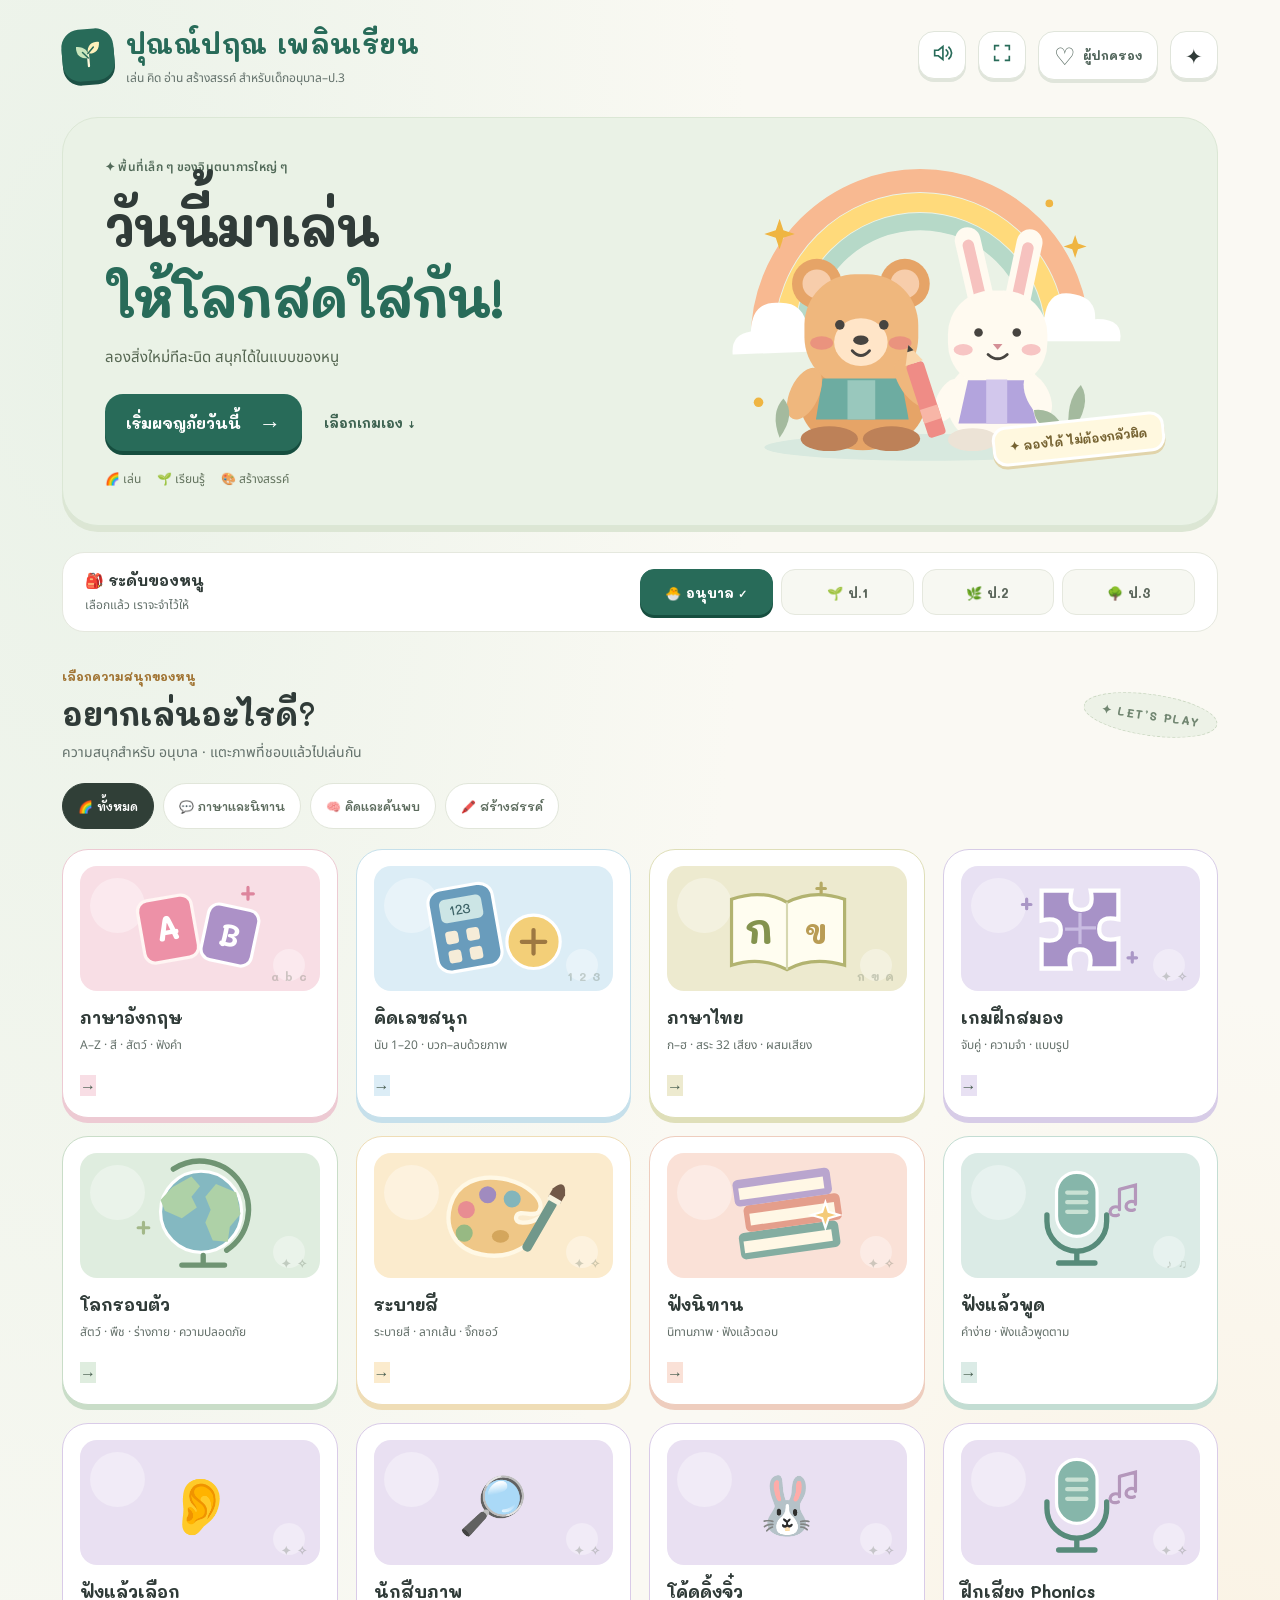
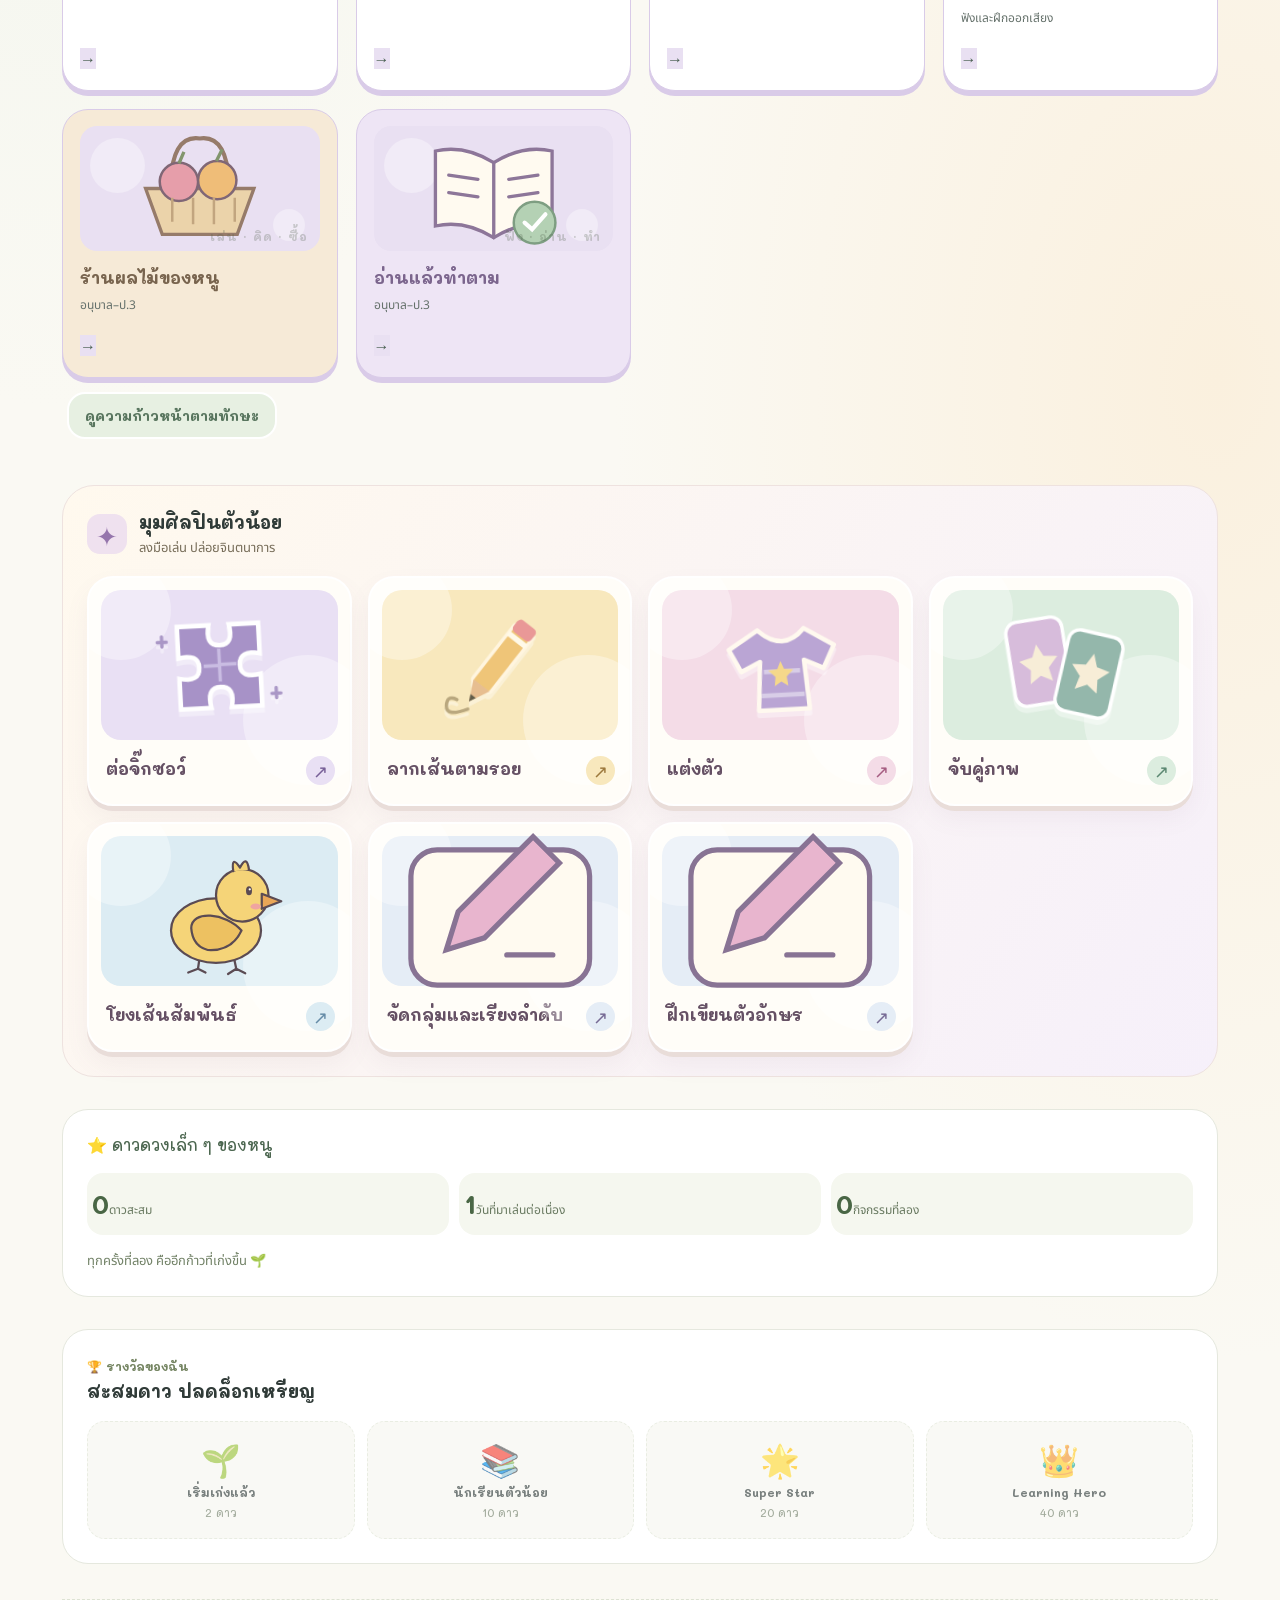
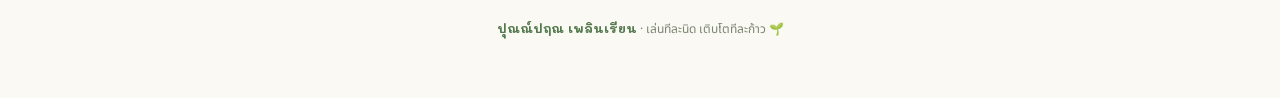
==== commit ffeaa910: "Rename app to ปุณณ์ปฤณ เพลินเรียน with learning tagline" ====
--- a/index.html
+++ b/index.html
@@ -6,8 +6,8 @@
 <meta name="viewport" content="width=device-width, initial-scale=1.0, viewport-fit=cover">
 <meta name="apple-mobile-web-app-capable" content="yes">
 <meta name="theme-color" content="#286b59">
-<meta name="description" content="PUN&amp;PIN สนามเล่นสร้างสรรค์สำหรับเด็ก สนุกกับระบายสี จิ๊กซอว์ และเกมต่อภาพ">
-<title>PUN&amp;PIN | สนามเล่นสร้างสรรค์</title>
+<meta name="description" content="ปุณณ์ปฤณ เพลินเรียน — เล่น คิด อ่าน สร้างสรรค์ สำหรับเด็กอนุบาล–ป.3 สนุกกับภาษา คณิตศาสตร์ ระบายสี จิ๊กซอว์ และเกมฝึกทักษะ">
+<title>ปุณณ์ปฤณ เพลินเรียน | เล่น คิด อ่าน สร้างสรรค์</title>
 
 
 <style>
@@ -296,15 +296,15 @@
 <link rel="stylesheet" href="kids-cute-ui.css?v=20261009listen">
 <link rel="stylesheet" href="paint-studio.css?v=20261007c">
 <link rel="stylesheet" href="activity-viewport.css?v=20261007d">
-</head>
+<style id="appBrandStyle">.appbar>div:nth-child(2){min-width:0}.appbar h1{line-height:1.5!important}.appbar .logo{flex-shrink:0}@media(max-width:600px){.appbar{flex-wrap:wrap!important}.appbar>div:nth-child(2){flex:1;min-width:calc(100% - 80px)}.appbar h1{font-size:clamp(1.05rem,4.6vw,1.4rem)!important}.appbar p#appSubtitle{display:block!important;font-size:11px!important;line-height:1.6!important}.appbar .fsbtn:first-of-type{margin-left:0!important}}</style></head>
 <body>
 <div class="wrap">
 
   <header class="appbar">
-    <div class="logo" aria-hidden="true">P&amp;P</div>
+    <div class="logo" aria-hidden="true"><svg viewBox="0 0 48 48" width="36" height="36" fill="none"><path d="M24 39V22" stroke="#fff8dc" stroke-width="3" stroke-linecap="round"/><path d="M24 28C10 29 8 18 9 12c10 0 17 6 15 16Z" fill="#c9e5bc"/><path d="M24 22C23 10 33 6 40 8c0 10-6 16-16 14Z" fill="#fff1bb"/><path d="m17 20 7 8m0-6 8-8" stroke="#286b59" stroke-width="2" stroke-linecap="round"/></svg></div>
     <div>
-      <h1><span>PUN&amp;PIN</span></h1>
-      <p id="appSubtitle">สนามเล่นสร้างสรรค์ เติมความสนุกให้ทุกจินตนาการ</p>
+      <h1><span>ปุณณ์ปฤณ เพลินเรียน</span></h1>
+      <p id="appSubtitle">เล่น คิด อ่าน สร้างสรรค์ สำหรับเด็กอนุบาล–ป.3</p>
     </div>
     <button class="fsbtn" id="sndBtn" title="เปิด/ปิดเสียง">🔊</button>
     <button class="fsbtn" id="fsBtn" title="ขยายเต็มจอ">⛶</button>
@@ -590,7 +590,7 @@
     </section>
   </main>
 
-  <footer>PUN&amp;PIN • พื้นที่เล็ก ๆ สำหรับจินตนาการที่ยิ่งใหญ่ 🌈</footer>
+  <footer>ปุณณ์ปฤณ เพลินเรียน • พื้นที่เล็ก ๆ สำหรับจินตนาการที่ยิ่งใหญ่ 🌈</footer>
 </div>
 
 <div class="successPopup" id="successPopup" hidden role="dialog" aria-modal="true" aria-labelledby="successTitle">
@@ -1620,7 +1620,7 @@
   memoryEl.style.display = "none";
   phonicsEl.style.display = "none";
   homeEl.style.display = "block";
-  appSubtitle.textContent = "สนามเล่นสร้างสรรค์ เติมความสนุกให้ทุกจินตนาการ";
+  appSubtitle.textContent = "เล่น คิด อ่าน สร้างสรรค์ สำหรับเด็กอนุบาล–ป.3";
   window.scrollTo({top:0, behavior:"smooth"});
 }
 function showMath(){
@@ -2969,14 +2969,14 @@
 showHome();
 </script>
 <script src="home-vocabulary.js"></script>
-<script src="learning-world.js"></script><script src="learning-plus.js"></script><script src="kids-world-v2.js?v=20261009nested"></script>
+<script src="learning-world.js?v=20261017brand"></script><script src="learning-plus.js"></script><script src="kids-world-v2.js?v=20261009nested"></script>
 <script src="grade-mode.js?v=20261007"></script>
-<script src="kids-sfx.js?v=20261016unified"></script>
-<script src="math-k3.js?v=20261016speech"></script><script src="playground-ui.js?v=20261007"></script><script src="paint-studio.js?v=20261007c"></script><script src="activity-viewport.js?v=20261009cardsall"></script><script src="dress-up.js?v=20261008fit"></script><script src="relationship-game.js?v=20261016unified"></script><script src="alphabet-cards.js?v=20261009"></script><script src="paint-category-cards.js?v=20261009scroll"></script><script src="jigsaw-category-cards.js?v=20261009cards"></script>
+<script src="kids-sfx.js?v=20261017brand"></script>
+<script src="math-k3.js?v=20261016speech"></script><script src="playground-ui.js?v=20261017brand"></script><script src="paint-studio.js?v=20261007c"></script><script src="activity-viewport.js?v=20261009cardsall"></script><script src="dress-up.js?v=20261008fit"></script><script src="relationship-game.js?v=20261016unified"></script><script src="alphabet-cards.js?v=20261009"></script><script src="paint-category-cards.js?v=20261009scroll"></script><script src="jigsaw-category-cards.js?v=20261009cards"></script>
 <script src="dots-category-cards.js?v=20261009cards"></script>
 <script src="all-category-cards.js?v=20261009all"></script>
 <script src="skills-upgrade.js?v=20261009skills"></script>
 <script src="fruit-market-home.js?v=20261009market"></script>
 <script src="read-do-home.js?v=20261009reading"></script>
-</body>
+<script src="math-k3.js"></script></body>
 </html>
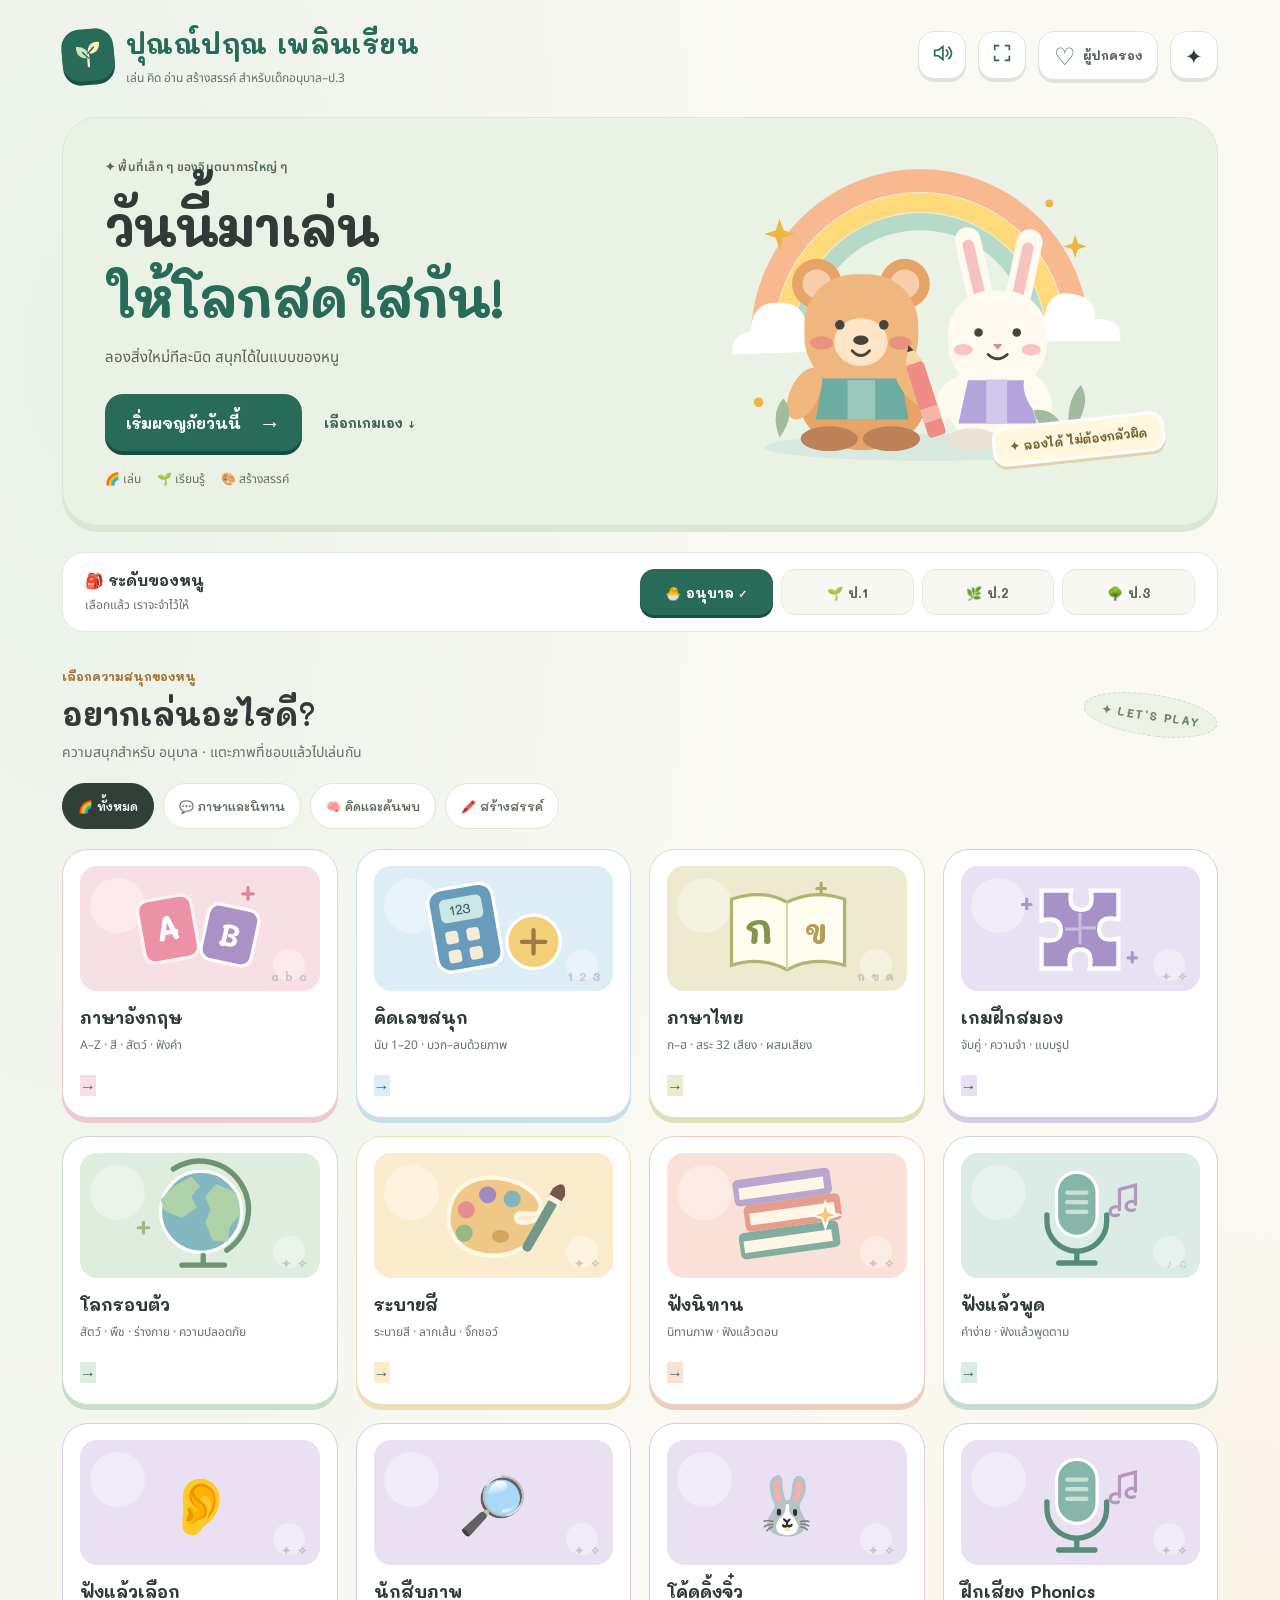
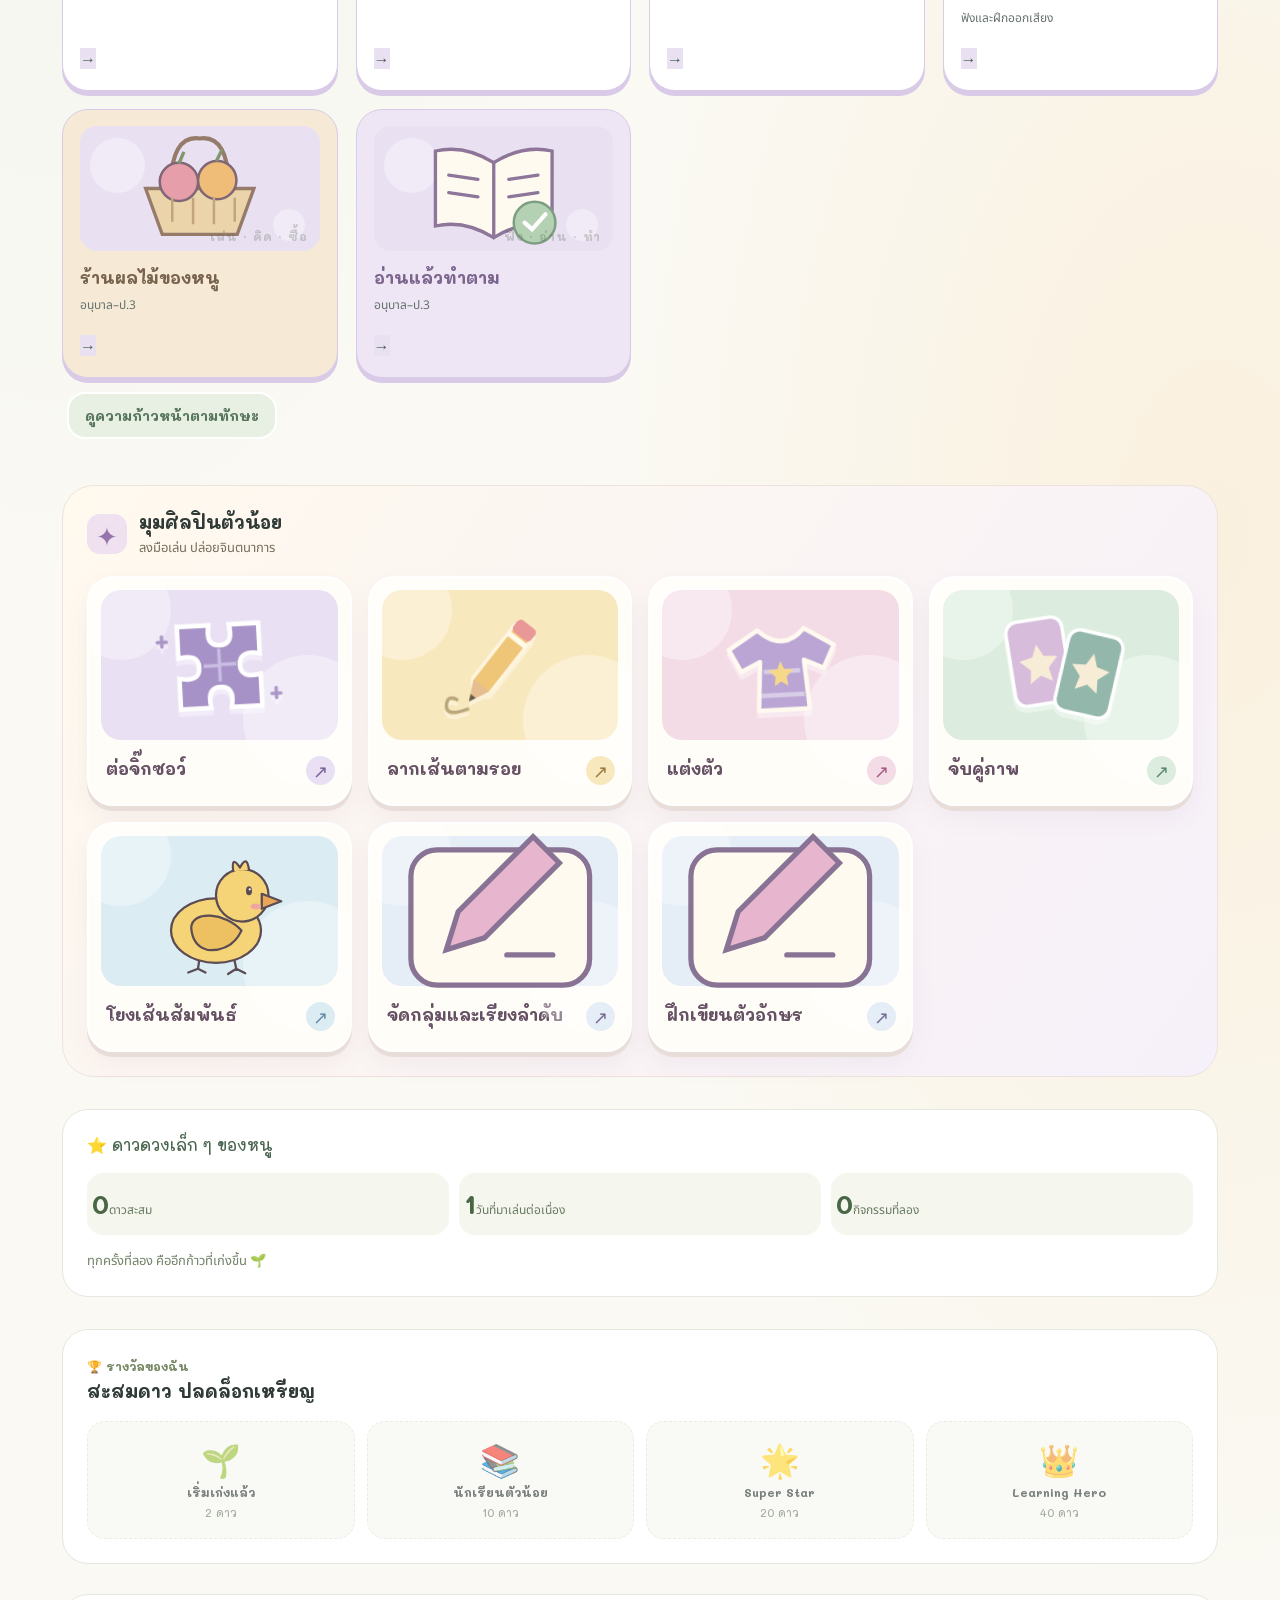
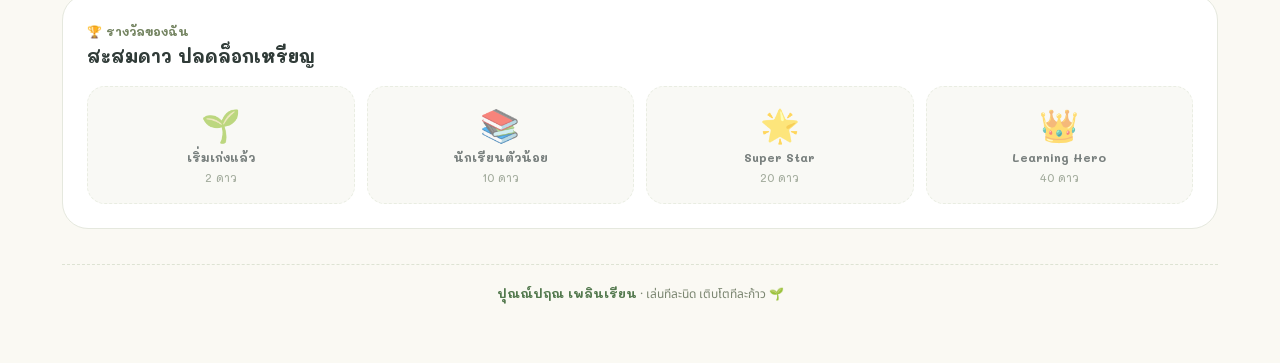
==== commit add2be87: "Enable Learning World progress system" ====
--- a/index.html
+++ b/index.html
@@ -2978,5 +2978,5 @@
 <script src="skills-upgrade.js?v=20261009skills"></script>
 <script src="fruit-market-home.js?v=20261009market"></script>
 <script src="read-do-home.js?v=20261009reading"></script>
-<script src="math-k3.js"></script></body>
+<script src="math-k3.js"></script><script src="learning-world.js"></script></body>
 </html>
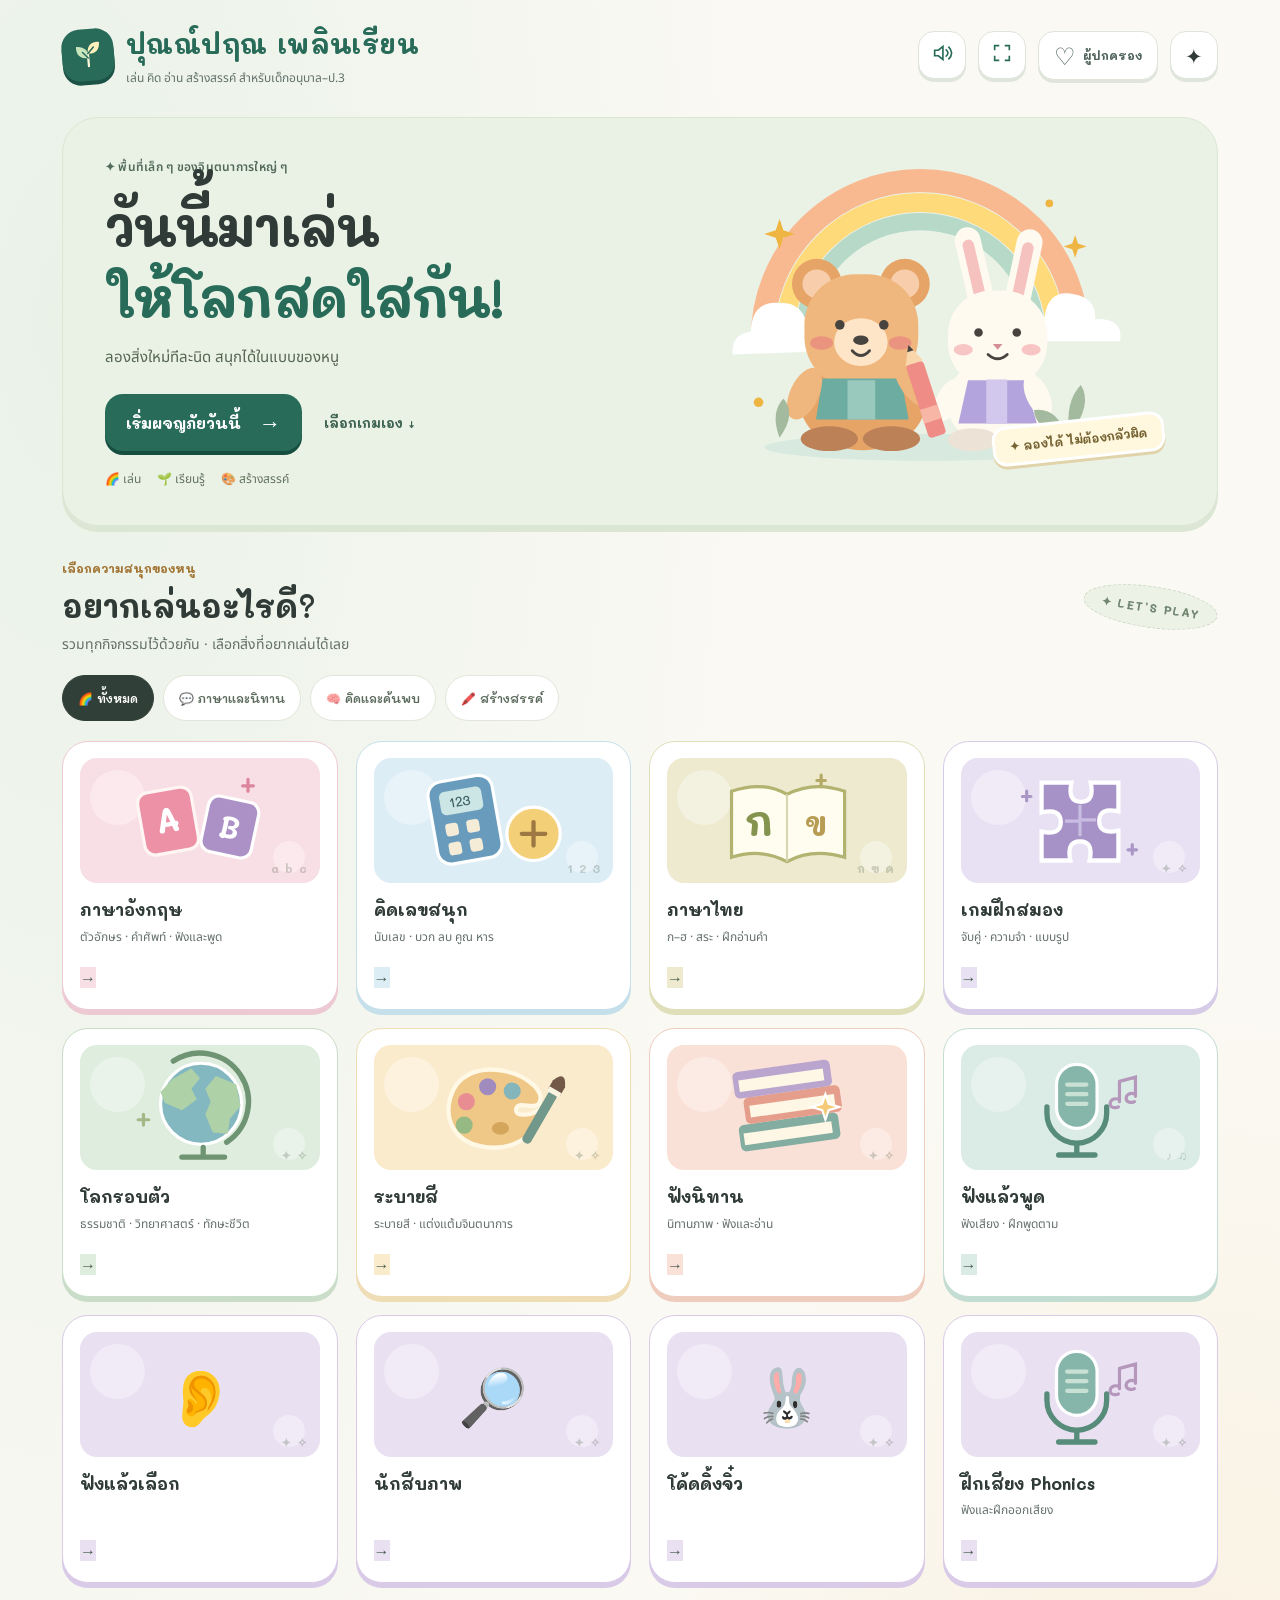
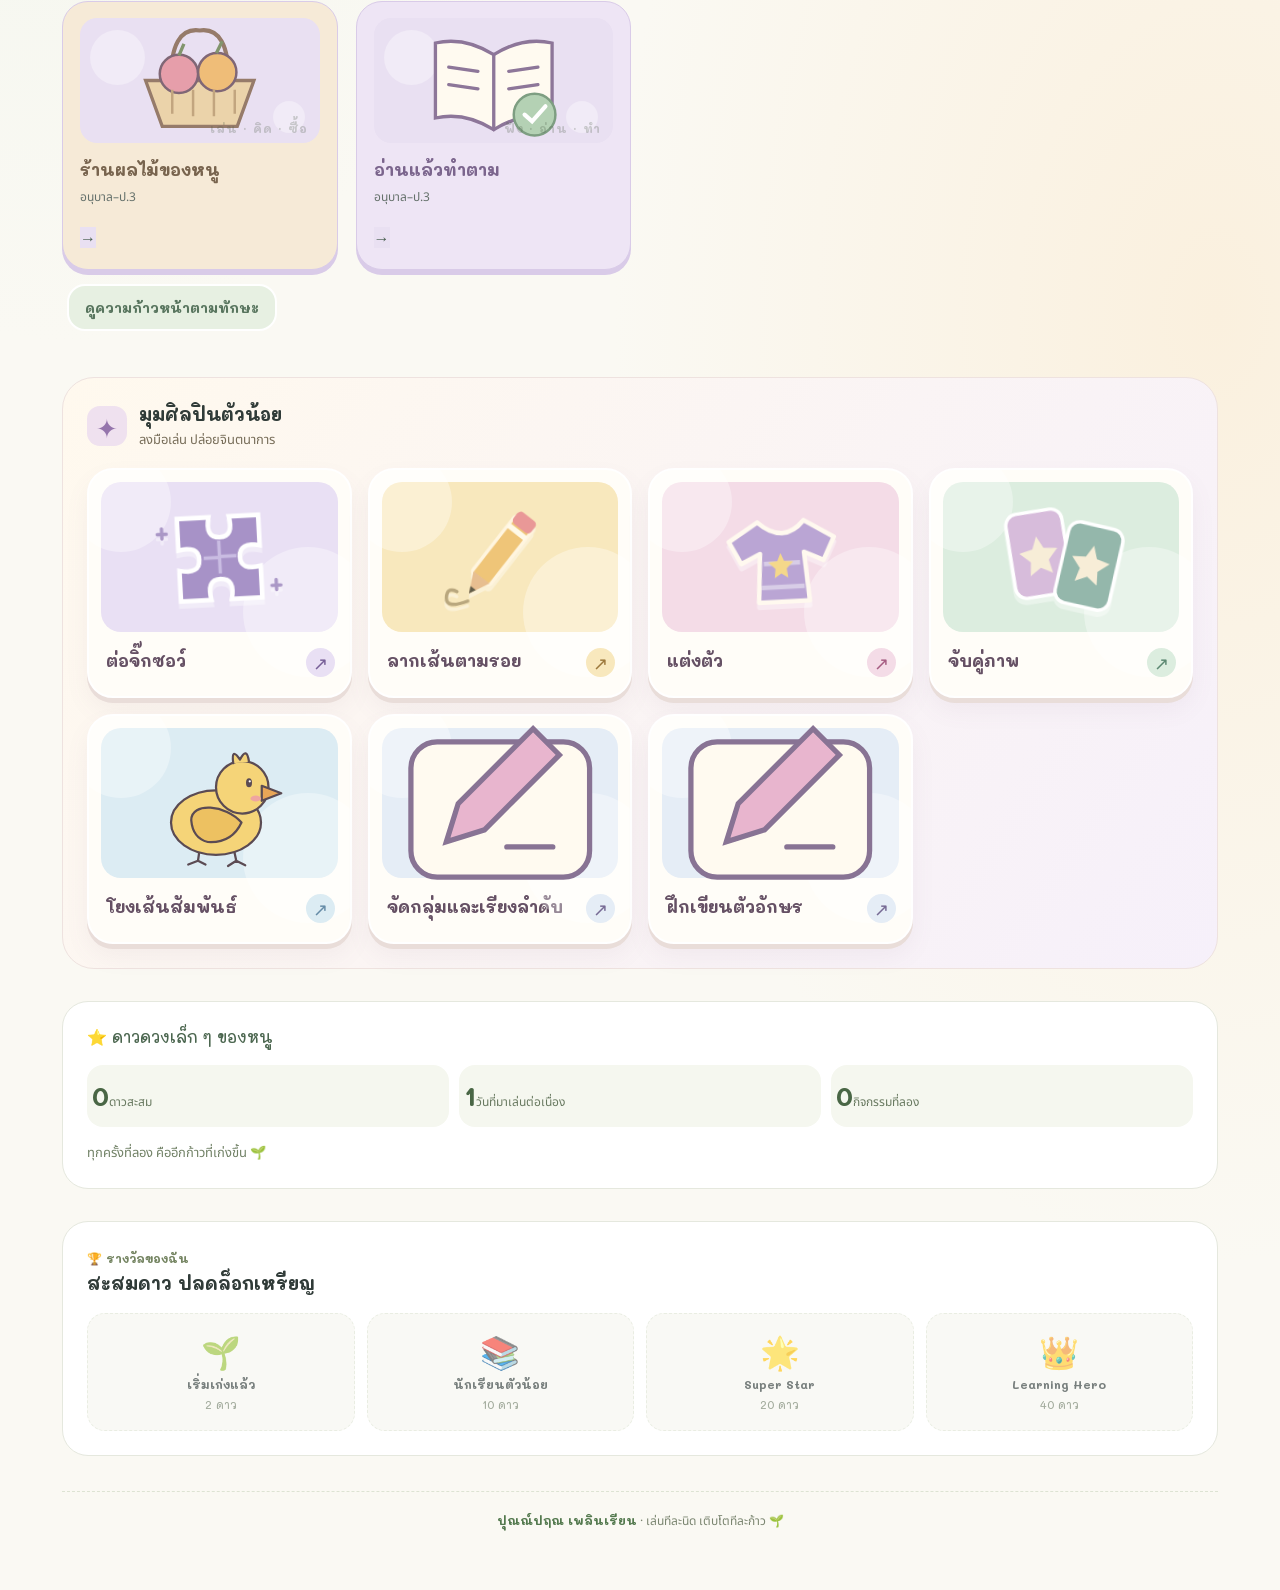
==== commit d0621c63: "Combine home activities without grades and prevent duplicate rewards" ====
--- a/index.html
+++ b/index.html
@@ -2969,8 +2969,8 @@
 showHome();
 </script>
 <script src="home-vocabulary.js"></script>
-<script src="learning-world.js?v=20261017brand"></script><script src="learning-plus.js"></script><script src="kids-world-v2.js?v=20261009nested"></script>
-<script src="grade-mode.js?v=20261007"></script>
+<script src="learning-world.js?v=20261017single"></script><script src="learning-plus.js"></script><script src="kids-world-v2.js?v=20261017all"></script>
+<script src="grade-mode.js?v=20261017all"></script>
 <script src="kids-sfx.js?v=20261017brand"></script>
 <script src="math-k3.js?v=20261016speech"></script><script src="playground-ui.js?v=20261017brand"></script><script src="paint-studio.js?v=20261007c"></script><script src="activity-viewport.js?v=20261009cardsall"></script><script src="dress-up.js?v=20261008fit"></script><script src="relationship-game.js?v=20261016unified"></script><script src="alphabet-cards.js?v=20261009"></script><script src="paint-category-cards.js?v=20261009scroll"></script><script src="jigsaw-category-cards.js?v=20261009cards"></script>
 <script src="dots-category-cards.js?v=20261009cards"></script>
@@ -2978,5 +2978,5 @@
 <script src="skills-upgrade.js?v=20261009skills"></script>
 <script src="fruit-market-home.js?v=20261009market"></script>
 <script src="read-do-home.js?v=20261009reading"></script>
-<script src="math-k3.js"></script><script src="learning-world.js"></script></body>
+</body>
 </html>
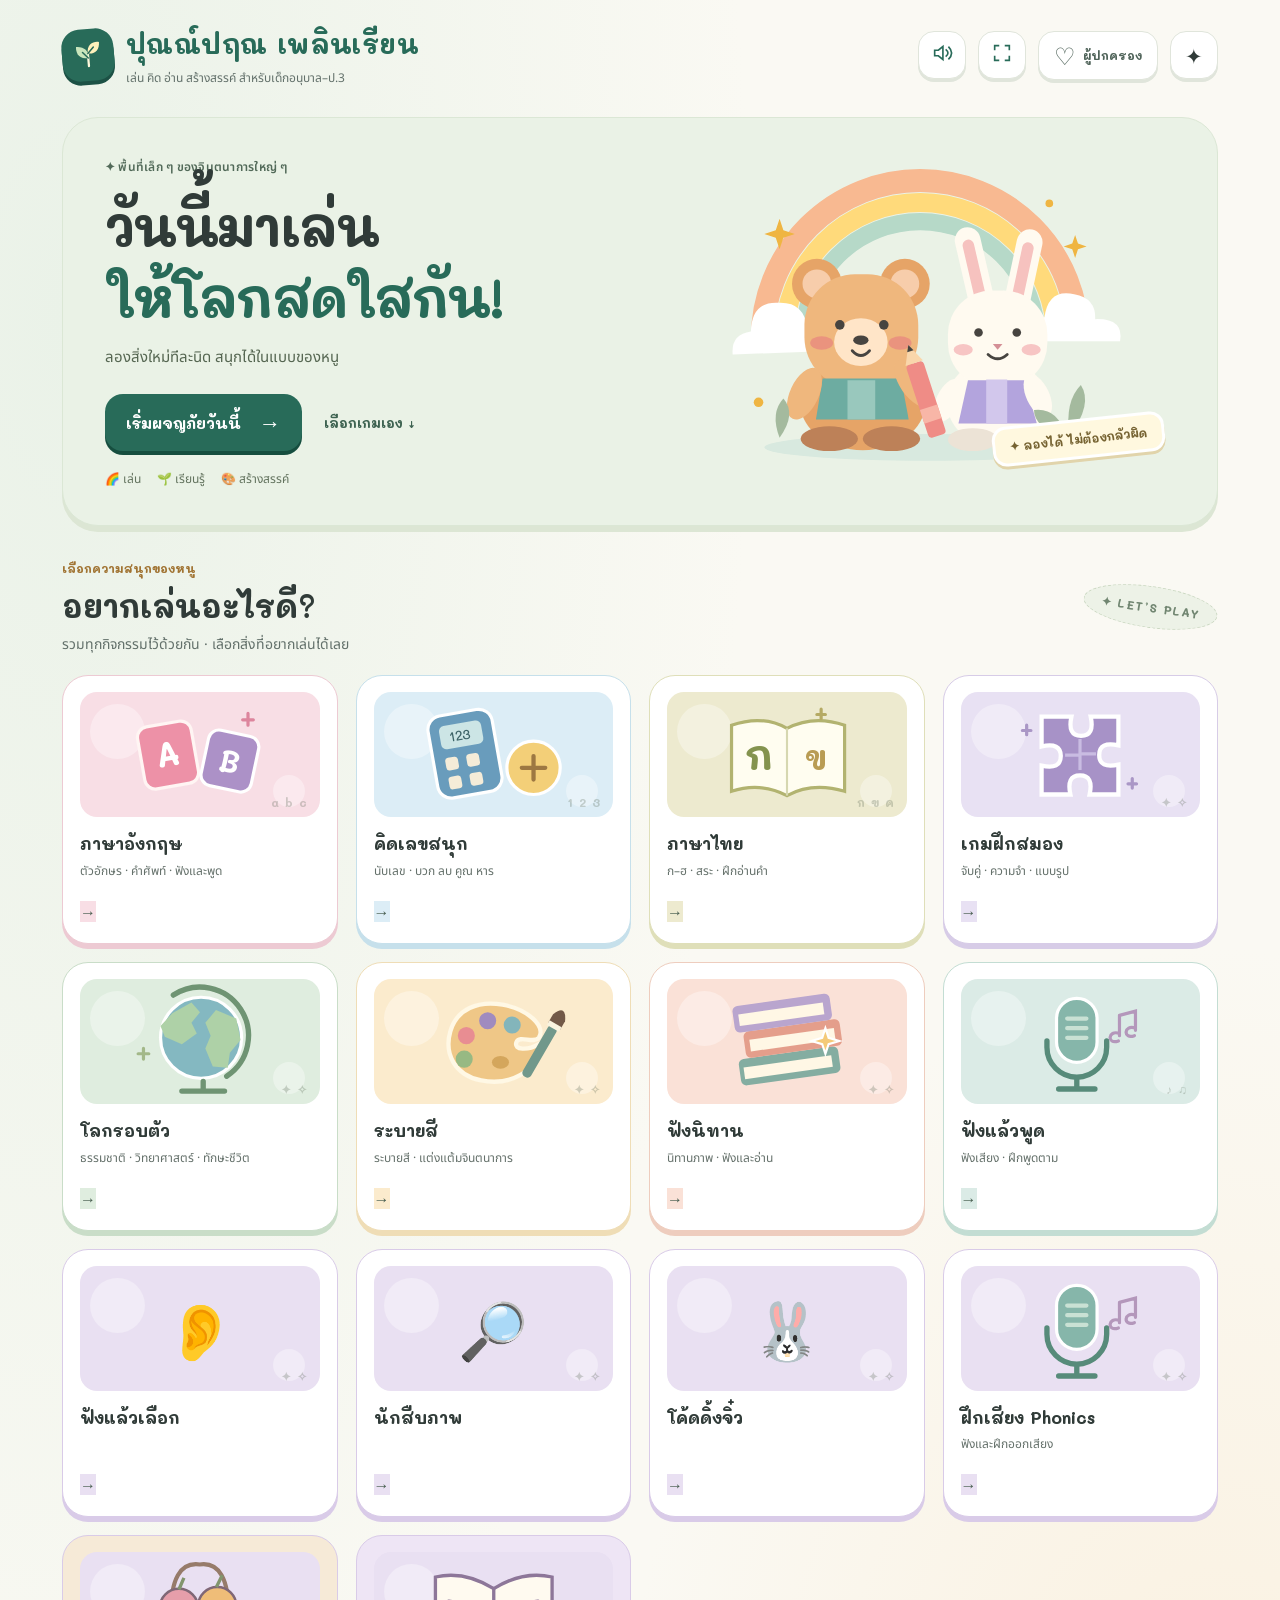
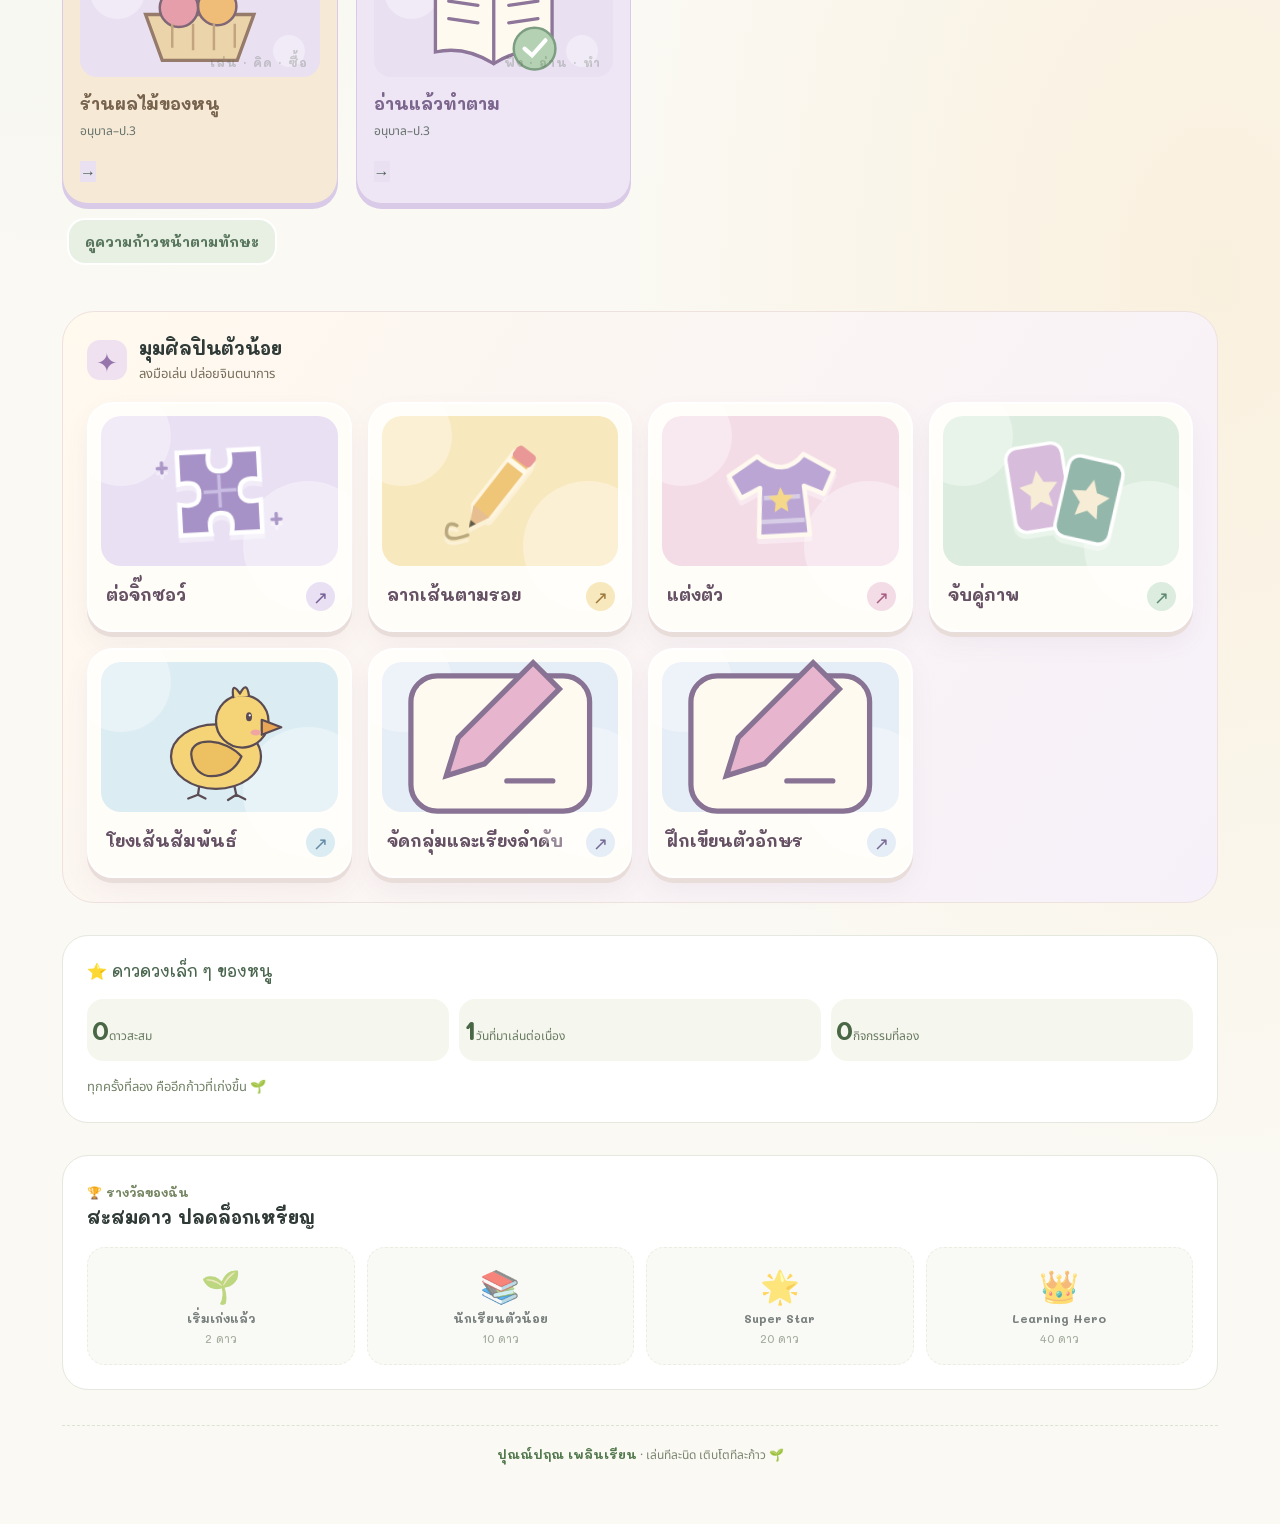
==== commit 9d4efd5f: "Always show all activity categories and creative cards on home" ====
--- a/index.html
+++ b/index.html
@@ -2969,7 +2969,7 @@
 showHome();
 </script>
 <script src="home-vocabulary.js"></script>
-<script src="learning-world.js?v=20261017single"></script><script src="learning-plus.js"></script><script src="kids-world-v2.js?v=20261017all"></script>
+<script src="learning-world.js?v=20261017single"></script><script src="learning-plus.js"></script><script src="kids-world-v2.js?v=20261017showall"></script>
 <script src="grade-mode.js?v=20261017all"></script>
 <script src="kids-sfx.js?v=20261017brand"></script>
 <script src="math-k3.js?v=20261016speech"></script><script src="playground-ui.js?v=20261017brand"></script><script src="paint-studio.js?v=20261007c"></script><script src="activity-viewport.js?v=20261009cardsall"></script><script src="dress-up.js?v=20261008fit"></script><script src="relationship-game.js?v=20261016unified"></script><script src="alphabet-cards.js?v=20261009"></script><script src="paint-category-cards.js?v=20261009scroll"></script><script src="jigsaw-category-cards.js?v=20261009cards"></script>
